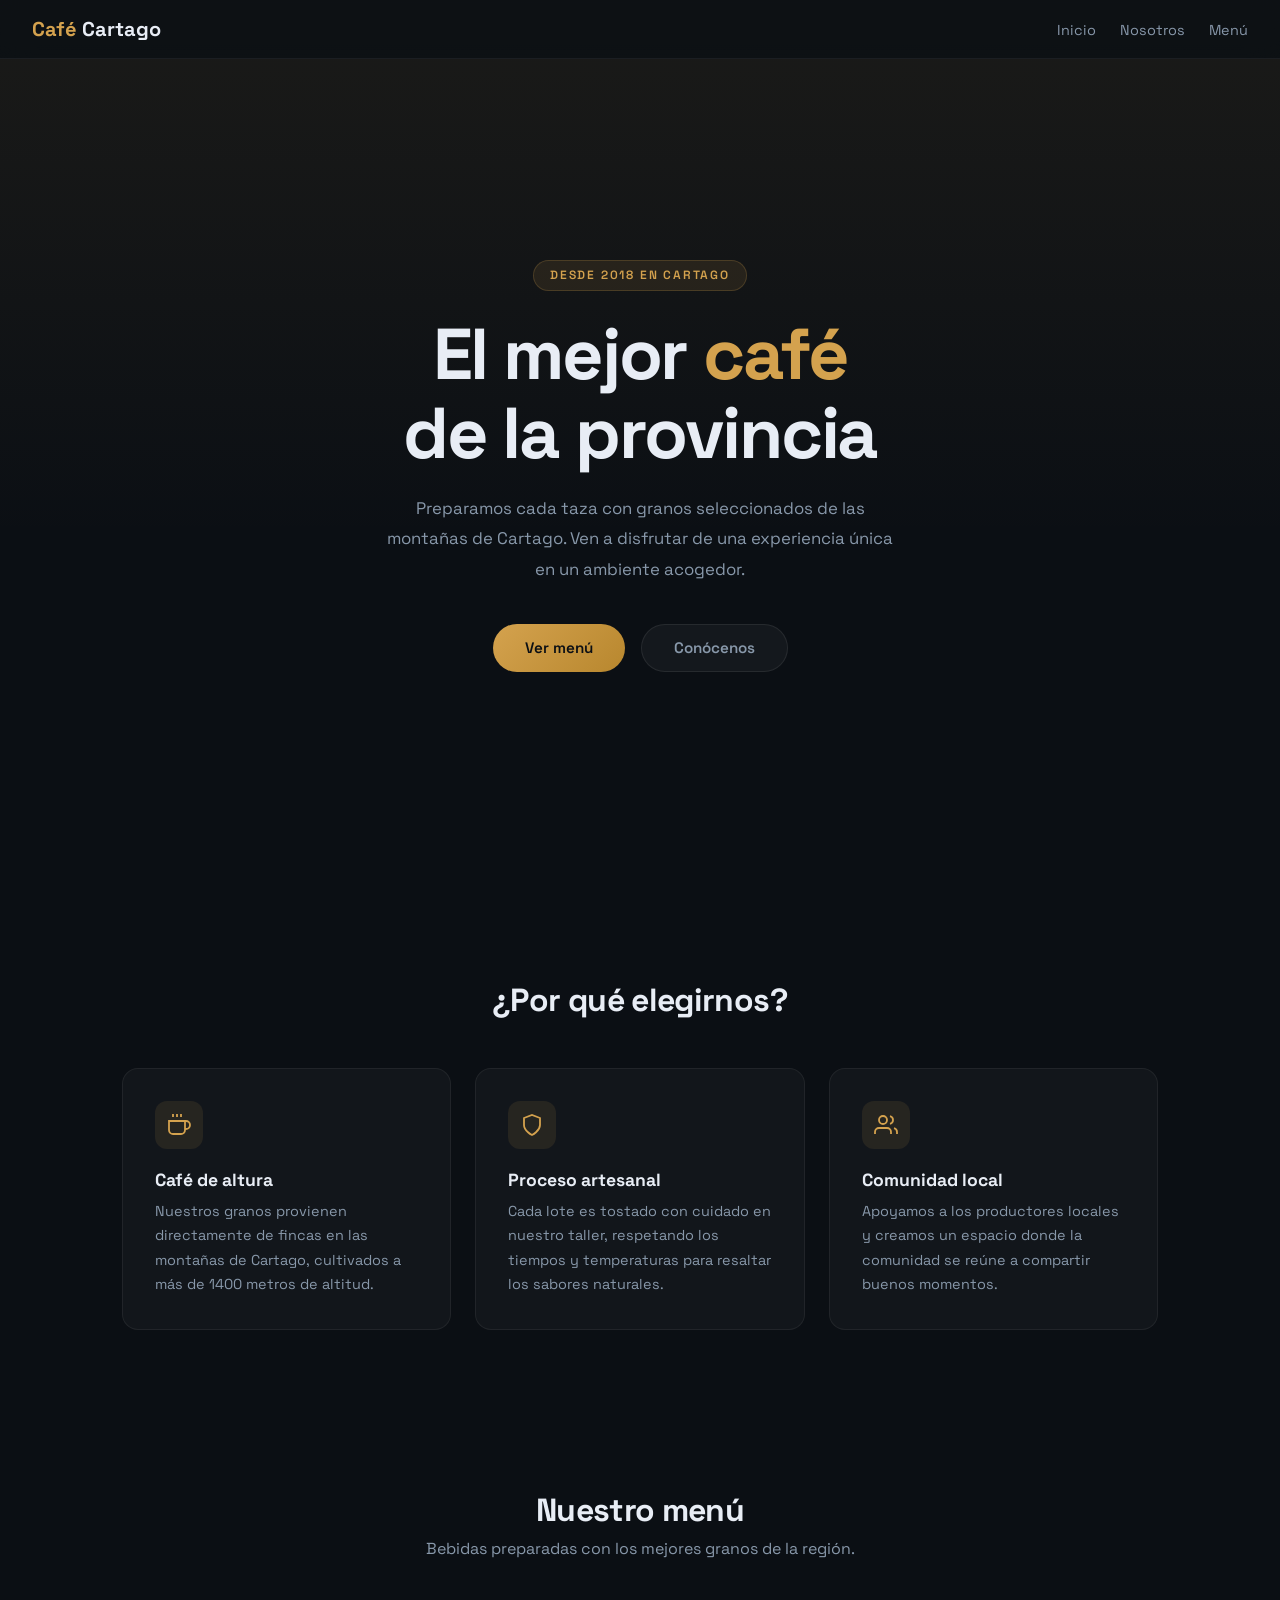
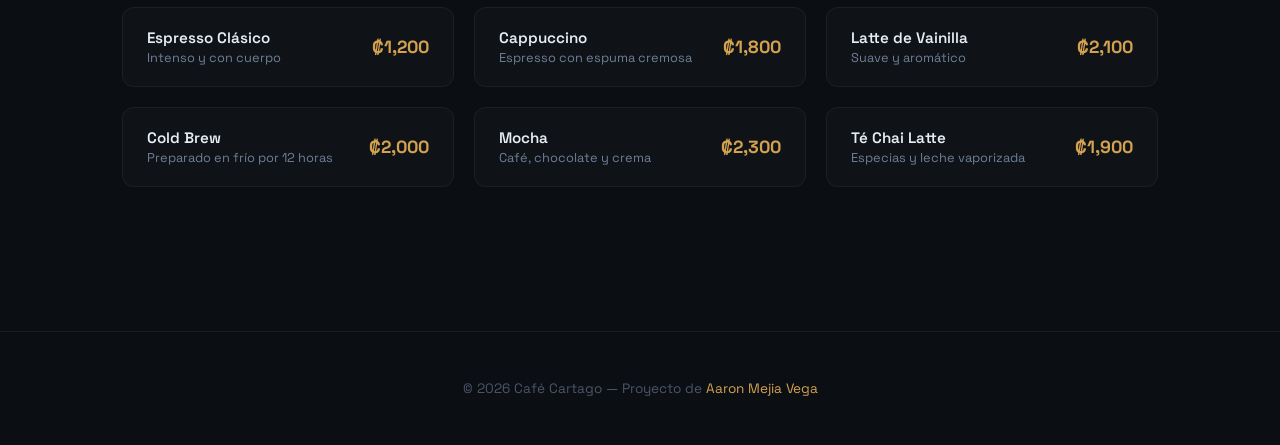
==== proyecto1/index.html @ 4cb300b3 "Add files via upload" ====
<!DOCTYPE html>
<html lang="es">
<head>
  <meta charset="UTF-8" />
  <meta name="viewport" content="width=device-width, initial-scale=1.0" />
  <title>Café Cartago — Landing Page</title>
  <style>
    @import url('https://fonts.googleapis.com/css2?family=Space+Grotesk:wght@400;500;600;700&display=swap');
    * { margin: 0; padding: 0; box-sizing: border-box; }
    body { font-family: 'Space Grotesk', sans-serif; background: #0b0f14; color: #e8edf5; }
    a { color: inherit; text-decoration: none; }

    .navbar {
      position: fixed; top: 0; left: 0; right: 0; z-index: 100;
      display: flex; align-items: center; justify-content: space-between;
      padding: 1rem 2rem;
      background: rgba(11,15,20,0.8); backdrop-filter: blur(16px);
      border-bottom: 1px solid rgba(255,255,255,0.06);
    }
    .logo { font-weight: 700; font-size: 1.25rem; }
    .logo span { color: #d4a24e; }
    .nav-links { display: flex; gap: 1.5rem; list-style: none; }
    .nav-links a { font-size: 0.9rem; color: #8898aa; transition: color 0.3s; }
    .nav-links a:hover { color: #e8edf5; }

    .hero {
      min-height: 100vh; display: flex; flex-direction: column; align-items: center; justify-content: center;
      text-align: center; padding: 6rem 2rem 4rem;
      background: linear-gradient(180deg, rgba(212,162,78,0.08) 0%, transparent 60%);
    }
    .hero-tag {
      display: inline-block; font-size: 0.75rem; font-weight: 600; letter-spacing: 0.15em;
      text-transform: uppercase; color: #d4a24e; margin-bottom: 1.5rem;
      background: rgba(212,162,78,0.1); padding: 0.4rem 1rem; border-radius: 50px;
      border: 1px solid rgba(212,162,78,0.2);
    }
    .hero h1 { font-size: clamp(2.5rem, 6vw, 4.5rem); font-weight: 700; letter-spacing: -0.03em; line-height: 1.1; margin-bottom: 1.25rem; }
    .hero h1 span { color: #d4a24e; }
    .hero p { max-width: 520px; color: #8898aa; font-size: 1.05rem; line-height: 1.8; margin-bottom: 2.5rem; }
    .btn {
      display: inline-flex; align-items: center; gap: 8px;
      padding: 0.85rem 2rem; border-radius: 50px; font-weight: 600; font-size: 0.95rem;
      transition: all 0.3s; cursor: pointer; border: none; font-family: inherit;
    }
    .btn-primary { background: linear-gradient(135deg, #d4a24e, #b8872e); color: #0b0f14; }
    .btn-primary:hover { transform: translateY(-2px); box-shadow: 0 8px 30px rgba(212,162,78,0.3); }
    .btn-ghost { background: rgba(255,255,255,0.04); color: #8898aa; border: 1px solid rgba(255,255,255,0.08); }
    .btn-ghost:hover { color: #e8edf5; border-color: rgba(255,255,255,0.15); }
    .hero-buttons { display: flex; gap: 1rem; flex-wrap: wrap; justify-content: center; }

    .features {
      padding: 5rem 2rem; max-width: 1100px; margin: 0 auto;
    }
    .features h2 { text-align: center; font-size: 2rem; font-weight: 700; margin-bottom: 3rem; letter-spacing: -0.02em; }
    .features-grid { display: grid; grid-template-columns: repeat(auto-fit, minmax(300px, 1fr)); gap: 1.5rem; }
    .feature-card {
      background: rgba(255,255,255,0.03); border: 1px solid rgba(255,255,255,0.06);
      border-radius: 16px; padding: 2rem; transition: border-color 0.3s, transform 0.3s;
    }
    .feature-card:hover { border-color: rgba(212,162,78,0.3); transform: translateY(-4px); }
    .feature-icon {
      width: 48px; height: 48px; background: rgba(212,162,78,0.1); border-radius: 12px;
      display: flex; align-items: center; justify-content: center; margin-bottom: 1.25rem; color: #d4a24e;
    }
    .feature-card h3 { font-size: 1.1rem; font-weight: 700; margin-bottom: 0.5rem; }
    .feature-card p { font-size: 0.9rem; color: #8898aa; line-height: 1.7; }

    .menu {
      padding: 5rem 2rem; max-width: 1100px; margin: 0 auto;
    }
    .menu h2 { text-align: center; font-size: 2rem; font-weight: 700; margin-bottom: 0.5rem; letter-spacing: -0.02em; }
    .menu > p { text-align: center; color: #8898aa; margin-bottom: 3rem; }
    .menu-grid { display: grid; grid-template-columns: repeat(auto-fit, minmax(280px, 1fr)); gap: 1.25rem; }
    .menu-item {
      display: flex; justify-content: space-between; align-items: center;
      background: rgba(255,255,255,0.02); border: 1px solid rgba(255,255,255,0.05);
      border-radius: 12px; padding: 1.25rem 1.5rem; transition: border-color 0.3s;
    }
    .menu-item:hover { border-color: rgba(212,162,78,0.2); }
    .menu-item-name { font-weight: 600; font-size: 0.95rem; }
    .menu-item-desc { font-size: 0.8rem; color: #6e7f96; margin-top: 2px; }
    .menu-item-price { font-weight: 700; color: #d4a24e; font-size: 1.1rem; white-space: nowrap; }

    .footer {
      text-align: center; padding: 3rem 2rem; border-top: 1px solid rgba(255,255,255,0.06);
      margin-top: 4rem; color: #4a5568; font-size: 0.85rem;
    }
    .footer a { color: #d4a24e; }

    @media (max-width: 600px) {
      .nav-links { display: none; }
      .features-grid, .menu-grid { grid-template-columns: 1fr; }
    }
  </style>
</head>
<body>

  <nav class="navbar">
    <div class="logo"><span>Café</span> Cartago</div>
    <ul class="nav-links">
      <li><a href="#inicio">Inicio</a></li>
      <li><a href="#nosotros">Nosotros</a></li>
      <li><a href="#menu">Menú</a></li>
    </ul>
  </nav>

  <section class="hero" id="inicio">
    <span class="hero-tag">Desde 2018 en Cartago</span>
    <h1>El mejor <span>café</span><br>de la provincia</h1>
    <p>Preparamos cada taza con granos seleccionados de las montañas de Cartago. Ven a disfrutar de una experiencia única en un ambiente acogedor.</p>
    <div class="hero-buttons">
      <a href="#menu" class="btn btn-primary">Ver menú</a>
      <a href="#nosotros" class="btn btn-ghost">Conócenos</a>
    </div>
  </section>

  <section class="features" id="nosotros">
    <h2>¿Por qué elegirnos?</h2>
    <div class="features-grid">
      <div class="feature-card">
        <div class="feature-icon">
          <svg width="24" height="24" viewBox="0 0 24 24" fill="none" stroke="currentColor" stroke-width="1.8"><path d="M18 8h1a4 4 0 0 1 0 8h-1M2 8h16v9a4 4 0 0 1-4 4H6a4 4 0 0 1-4-4V8zM6 1v3M10 1v3M14 1v3"/></svg>
        </div>
        <h3>Café de altura</h3>
        <p>Nuestros granos provienen directamente de fincas en las montañas de Cartago, cultivados a más de 1400 metros de altitud.</p>
      </div>
      <div class="feature-card">
        <div class="feature-icon">
          <svg width="24" height="24" viewBox="0 0 24 24" fill="none" stroke="currentColor" stroke-width="1.8"><path d="M12 22s8-4 8-10V5l-8-3-8 3v7c0 6 8 10 8 10z"/></svg>
        </div>
        <h3>Proceso artesanal</h3>
        <p>Cada lote es tostado con cuidado en nuestro taller, respetando los tiempos y temperaturas para resaltar los sabores naturales.</p>
      </div>
      <div class="feature-card">
        <div class="feature-icon">
          <svg width="24" height="24" viewBox="0 0 24 24" fill="none" stroke="currentColor" stroke-width="1.8"><path d="M17 21v-2a4 4 0 0 0-4-4H5a4 4 0 0 0-4 4v2"/><circle cx="9" cy="7" r="4"/><path d="M23 21v-2a4 4 0 0 0-3-3.87"/><path d="M16 3.13a4 4 0 0 1 0 7.75"/></svg>
        </div>
        <h3>Comunidad local</h3>
        <p>Apoyamos a los productores locales y creamos un espacio donde la comunidad se reúne a compartir buenos momentos.</p>
      </div>
    </div>
  </section>

  <section class="menu" id="menu">
    <h2>Nuestro menú</h2>
    <p>Bebidas preparadas con los mejores granos de la región.</p>
    <div class="menu-grid">
      <div class="menu-item">
        <div>
          <div class="menu-item-name">Espresso Clásico</div>
          <div class="menu-item-desc">Intenso y con cuerpo</div>
        </div>
        <span class="menu-item-price">₡1,200</span>
      </div>
      <div class="menu-item">
        <div>
          <div class="menu-item-name">Cappuccino</div>
          <div class="menu-item-desc">Espresso con espuma cremosa</div>
        </div>
        <span class="menu-item-price">₡1,800</span>
      </div>
      <div class="menu-item">
        <div>
          <div class="menu-item-name">Latte de Vainilla</div>
          <div class="menu-item-desc">Suave y aromático</div>
        </div>
        <span class="menu-item-price">₡2,100</span>
      </div>
      <div class="menu-item">
        <div>
          <div class="menu-item-name">Cold Brew</div>
          <div class="menu-item-desc">Preparado en frío por 12 horas</div>
        </div>
        <span class="menu-item-price">₡2,000</span>
      </div>
      <div class="menu-item">
        <div>
          <div class="menu-item-name">Mocha</div>
          <div class="menu-item-desc">Café, chocolate y crema</div>
        </div>
        <span class="menu-item-price">₡2,300</span>
      </div>
      <div class="menu-item">
        <div>
          <div class="menu-item-name">Té Chai Latte</div>
          <div class="menu-item-desc">Especias y leche vaporizada</div>
        </div>
        <span class="menu-item-price">₡1,900</span>
      </div>
    </div>
  </section>

  <footer class="footer">
    <p>© 2026 Café Cartago — Proyecto de <a href="../">Aaron Mejia Vega</a></p>
  </footer>

  <script>
    document.querySelectorAll('a[href^="#"]').forEach(function(a) {
      a.addEventListener('click', function(e) {
        var target = document.querySelector(a.getAttribute('href'));
        if (target) { e.preventDefault(); target.scrollIntoView({ behavior: 'smooth' }); }
      });
    });
  </script>
</body>
</html>
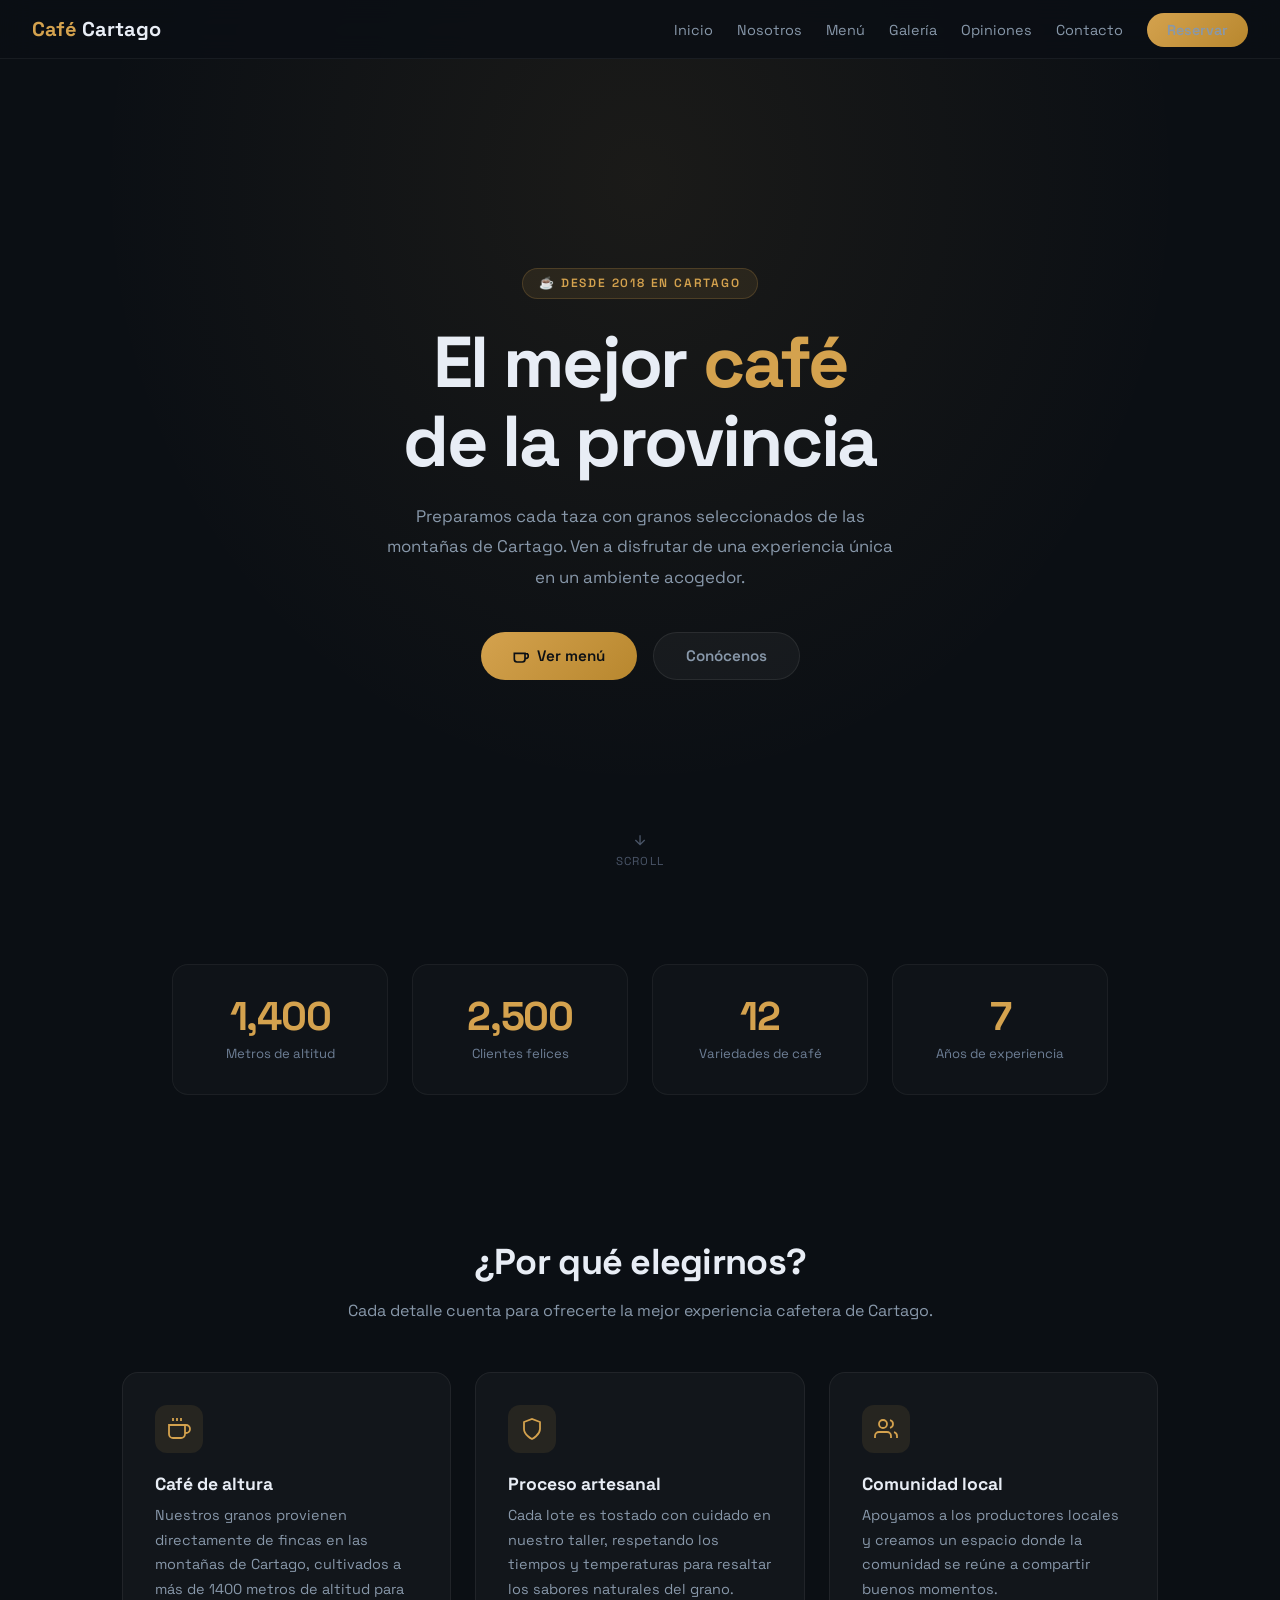
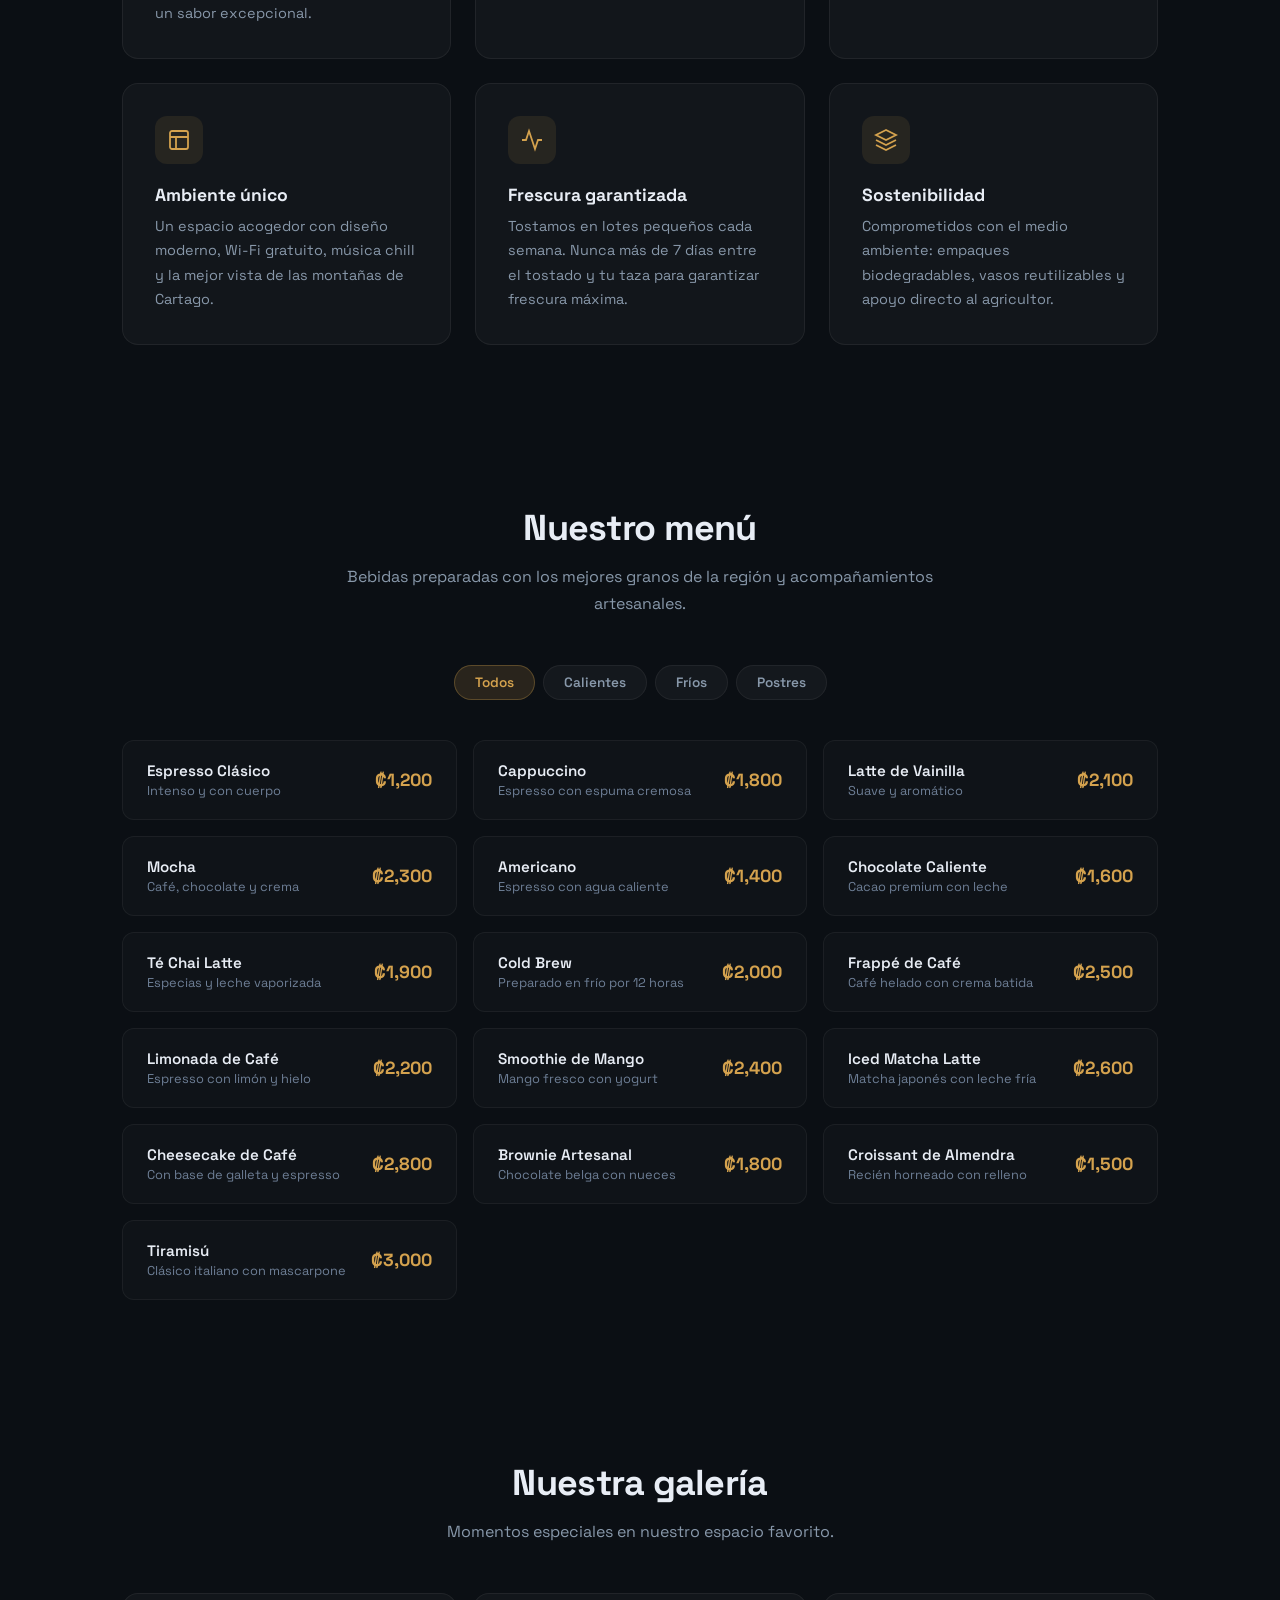
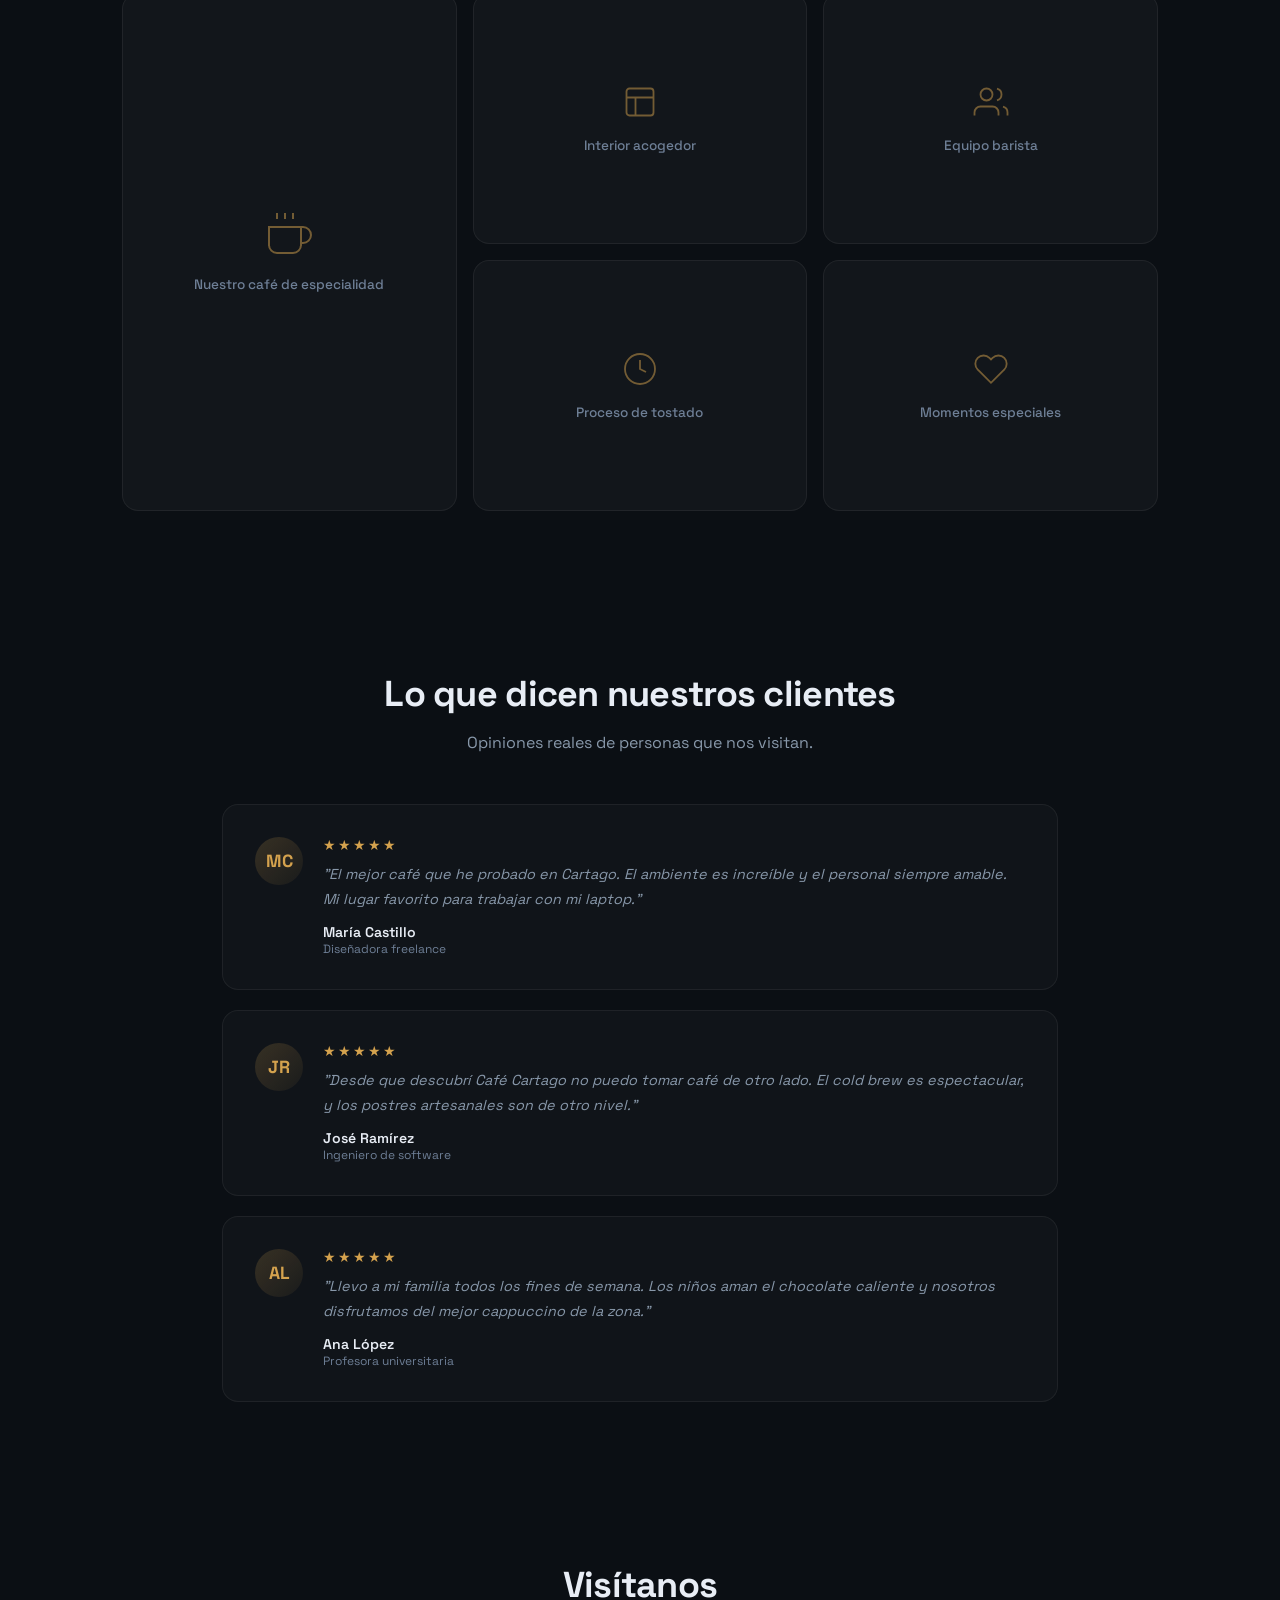
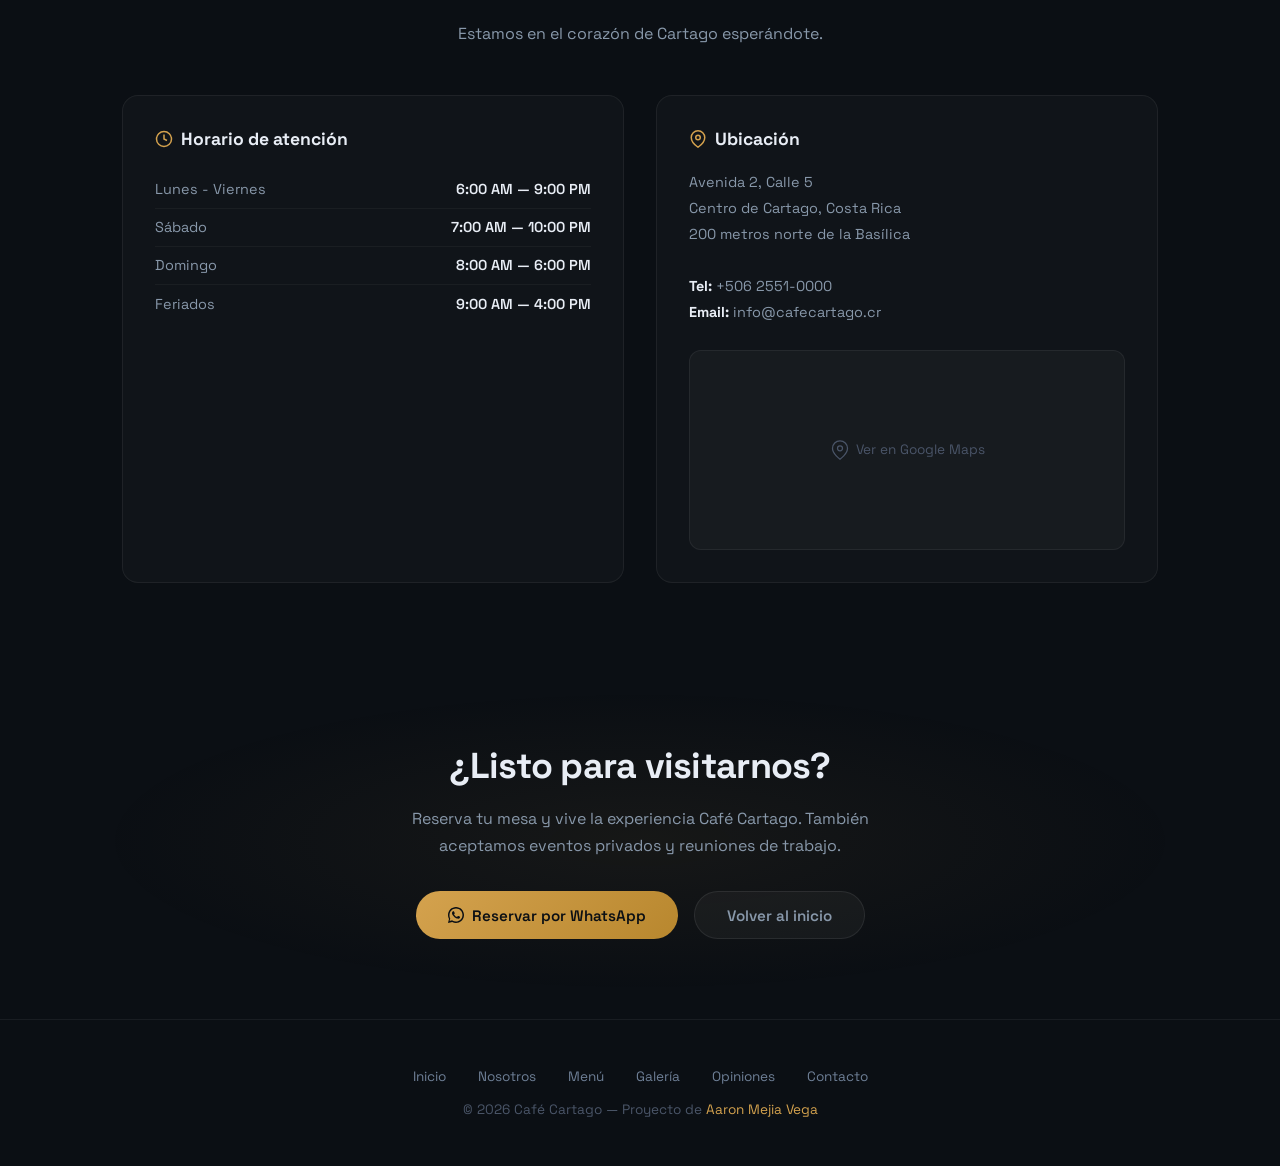
==== commit 081e8995: "Update index.html" ====
--- a/proyecto1/index.html
+++ b/proyecto1/index.html
@@ -5,202 +5,657 @@
   <meta name="viewport" content="width=device-width, initial-scale=1.0" />
   <title>Café Cartago — Landing Page</title>
   <style>
-    @import url('https://fonts.googleapis.com/css2?family=Space+Grotesk:wght@400;500;600;700&display=swap');
-    * { margin: 0; padding: 0; box-sizing: border-box; }
-    body { font-family: 'Space Grotesk', sans-serif; background: #0b0f14; color: #e8edf5; }
-    a { color: inherit; text-decoration: none; }
-
-    .navbar {
-      position: fixed; top: 0; left: 0; right: 0; z-index: 100;
-      display: flex; align-items: center; justify-content: space-between;
-      padding: 1rem 2rem;
-      background: rgba(11,15,20,0.8); backdrop-filter: blur(16px);
-      border-bottom: 1px solid rgba(255,255,255,0.06);
-    }
-    .logo { font-weight: 700; font-size: 1.25rem; }
-    .logo span { color: #d4a24e; }
-    .nav-links { display: flex; gap: 1.5rem; list-style: none; }
-    .nav-links a { font-size: 0.9rem; color: #8898aa; transition: color 0.3s; }
-    .nav-links a:hover { color: #e8edf5; }
-
-    .hero {
-      min-height: 100vh; display: flex; flex-direction: column; align-items: center; justify-content: center;
-      text-align: center; padding: 6rem 2rem 4rem;
-      background: linear-gradient(180deg, rgba(212,162,78,0.08) 0%, transparent 60%);
-    }
-    .hero-tag {
-      display: inline-block; font-size: 0.75rem; font-weight: 600; letter-spacing: 0.15em;
-      text-transform: uppercase; color: #d4a24e; margin-bottom: 1.5rem;
-      background: rgba(212,162,78,0.1); padding: 0.4rem 1rem; border-radius: 50px;
-      border: 1px solid rgba(212,162,78,0.2);
-    }
-    .hero h1 { font-size: clamp(2.5rem, 6vw, 4.5rem); font-weight: 700; letter-spacing: -0.03em; line-height: 1.1; margin-bottom: 1.25rem; }
-    .hero h1 span { color: #d4a24e; }
-    .hero p { max-width: 520px; color: #8898aa; font-size: 1.05rem; line-height: 1.8; margin-bottom: 2.5rem; }
-    .btn {
-      display: inline-flex; align-items: center; gap: 8px;
-      padding: 0.85rem 2rem; border-radius: 50px; font-weight: 600; font-size: 0.95rem;
-      transition: all 0.3s; cursor: pointer; border: none; font-family: inherit;
-    }
-    .btn-primary { background: linear-gradient(135deg, #d4a24e, #b8872e); color: #0b0f14; }
-    .btn-primary:hover { transform: translateY(-2px); box-shadow: 0 8px 30px rgba(212,162,78,0.3); }
-    .btn-ghost { background: rgba(255,255,255,0.04); color: #8898aa; border: 1px solid rgba(255,255,255,0.08); }
-    .btn-ghost:hover { color: #e8edf5; border-color: rgba(255,255,255,0.15); }
-    .hero-buttons { display: flex; gap: 1rem; flex-wrap: wrap; justify-content: center; }
-
-    .features {
-      padding: 5rem 2rem; max-width: 1100px; margin: 0 auto;
-    }
-    .features h2 { text-align: center; font-size: 2rem; font-weight: 700; margin-bottom: 3rem; letter-spacing: -0.02em; }
-    .features-grid { display: grid; grid-template-columns: repeat(auto-fit, minmax(300px, 1fr)); gap: 1.5rem; }
-    .feature-card {
-      background: rgba(255,255,255,0.03); border: 1px solid rgba(255,255,255,0.06);
-      border-radius: 16px; padding: 2rem; transition: border-color 0.3s, transform 0.3s;
-    }
-    .feature-card:hover { border-color: rgba(212,162,78,0.3); transform: translateY(-4px); }
-    .feature-icon {
-      width: 48px; height: 48px; background: rgba(212,162,78,0.1); border-radius: 12px;
-      display: flex; align-items: center; justify-content: center; margin-bottom: 1.25rem; color: #d4a24e;
-    }
-    .feature-card h3 { font-size: 1.1rem; font-weight: 700; margin-bottom: 0.5rem; }
-    .feature-card p { font-size: 0.9rem; color: #8898aa; line-height: 1.7; }
-
-    .menu {
-      padding: 5rem 2rem; max-width: 1100px; margin: 0 auto;
-    }
-    .menu h2 { text-align: center; font-size: 2rem; font-weight: 700; margin-bottom: 0.5rem; letter-spacing: -0.02em; }
-    .menu > p { text-align: center; color: #8898aa; margin-bottom: 3rem; }
-    .menu-grid { display: grid; grid-template-columns: repeat(auto-fit, minmax(280px, 1fr)); gap: 1.25rem; }
-    .menu-item {
-      display: flex; justify-content: space-between; align-items: center;
-      background: rgba(255,255,255,0.02); border: 1px solid rgba(255,255,255,0.05);
-      border-radius: 12px; padding: 1.25rem 1.5rem; transition: border-color 0.3s;
-    }
-    .menu-item:hover { border-color: rgba(212,162,78,0.2); }
-    .menu-item-name { font-weight: 600; font-size: 0.95rem; }
-    .menu-item-desc { font-size: 0.8rem; color: #6e7f96; margin-top: 2px; }
-    .menu-item-price { font-weight: 700; color: #d4a24e; font-size: 1.1rem; white-space: nowrap; }
-
-    .footer {
-      text-align: center; padding: 3rem 2rem; border-top: 1px solid rgba(255,255,255,0.06);
-      margin-top: 4rem; color: #4a5568; font-size: 0.85rem;
-    }
-    .footer a { color: #d4a24e; }
-
-    @media (max-width: 600px) {
-      .nav-links { display: none; }
-      .features-grid, .menu-grid { grid-template-columns: 1fr; }
+    @import url('https://fonts.googleapis.com/css2?family=Space+Grotesk:wght@300;400;500;600;700&display=swap');
+    *{margin:0;padding:0;box-sizing:border-box;}
+    body{font-family:'Space Grotesk',sans-serif;background:#0b0f14;color:#e8edf5;overflow-x:hidden;}
+    a{color:inherit;text-decoration:none;}
+    img{max-width:100%;display:block;}
+
+    .reveal{opacity:0;transform:translateY(30px);transition:opacity 0.7s,transform 0.7s;}
+    .reveal.visible{opacity:1;transform:translateY(0);}
+
+    .navbar{
+      position:fixed;top:0;left:0;right:0;z-index:100;
+      display:flex;align-items:center;justify-content:space-between;
+      padding:1rem 2rem;
+      background:rgba(11,15,20,0.85);backdrop-filter:blur(16px);
+      border-bottom:1px solid rgba(255,255,255,0.06);
+      transition:padding 0.3s,background 0.3s;
+    }
+    .navbar.scrolled{padding:0.7rem 2rem;background:rgba(11,15,20,0.95);}
+    .logo{font-weight:700;font-size:1.25rem;}
+    .logo span{color:#d4a24e;}
+    .nav-links{display:flex;gap:1.5rem;list-style:none;align-items:center;}
+    .nav-links a{font-size:0.9rem;color:#8898aa;transition:color 0.3s;position:relative;}
+    .nav-links a:hover{color:#e8edf5;}
+    .nav-links a::after{content:'';position:absolute;bottom:-4px;left:0;width:0;height:2px;background:#d4a24e;transition:width 0.3s;}
+    .nav-links a:hover::after{width:100%;}
+    .nav-cta{background:linear-gradient(135deg,#d4a24e,#b8872e);color:#0b0f14;padding:0.5rem 1.25rem;border-radius:50px;font-weight:600;font-size:0.85rem;transition:all 0.3s;border:none;cursor:pointer;font-family:inherit;}
+    .nav-cta:hover{transform:translateY(-1px);box-shadow:0 4px 16px rgba(212,162,78,0.3);}
+    .btn-hamburger{display:none;background:none;border:none;color:#e8edf5;cursor:pointer;padding:4px;}
+    .mobile-overlay{display:none;position:fixed;inset:0;background:rgba(0,0,0,0.5);z-index:90;}
+    .mobile-overlay.open{display:block;}
+    .mobile-menu{
+      display:none;position:fixed;top:0;right:0;bottom:0;width:280px;z-index:95;
+      background:#10141c;padding:2rem 1.5rem;flex-direction:column;gap:1.5rem;
+      transform:translateX(100%);transition:transform 0.3s;
+    }
+    .mobile-menu.open{display:flex;transform:translateX(0);}
+    .mobile-menu-close{align-self:flex-end;background:none;border:none;color:#8898aa;cursor:pointer;padding:4px;}
+    .mobile-menu a{font-size:1.1rem;color:#8898aa;padding:0.75rem 0;border-bottom:1px solid rgba(255,255,255,0.06);transition:color 0.2s;}
+    .mobile-menu a:hover{color:#e8edf5;}
+
+    .hero{
+      min-height:100vh;display:flex;flex-direction:column;align-items:center;justify-content:center;
+      text-align:center;padding:7rem 2rem 4rem;position:relative;
+      background:radial-gradient(ellipse at 50% 20%,rgba(212,162,78,0.08) 0%,transparent 60%);
+    }
+    .hero-particles{position:absolute;inset:0;overflow:hidden;pointer-events:none;}
+    .hero-particle{
+      position:absolute;width:3px;height:3px;background:#d4a24e;border-radius:50%;opacity:0;
+      animation:floatUp 6s infinite;
+    }
+    @keyframes floatUp{
+      0%{opacity:0;transform:translateY(0) scale(0);}
+      20%{opacity:0.6;}
+      100%{opacity:0;transform:translateY(-400px) scale(1);}
+    }
+    .hero-tag{
+      display:inline-block;font-size:0.75rem;font-weight:600;letter-spacing:0.15em;
+      text-transform:uppercase;color:#d4a24e;margin-bottom:1.5rem;
+      background:rgba(212,162,78,0.1);padding:0.4rem 1rem;border-radius:50px;
+      border:1px solid rgba(212,162,78,0.2);animation:fadeInDown 0.8s 0.2s both;
+    }
+    .hero h1{
+      font-size:clamp(2.5rem,6vw,4.5rem);font-weight:700;letter-spacing:-0.03em;
+      line-height:1.1;margin-bottom:1.25rem;animation:fadeInDown 0.8s 0.4s both;
+    }
+    .hero h1 em{color:#d4a24e;font-style:normal;}
+    .hero p{max-width:520px;color:#8898aa;font-size:1.05rem;line-height:1.8;margin-bottom:2.5rem;animation:fadeInDown 0.8s 0.6s both;}
+    .hero-buttons{display:flex;gap:1rem;flex-wrap:wrap;justify-content:center;animation:fadeInDown 0.8s 0.8s both;}
+    @keyframes fadeInDown{0%{opacity:0;transform:translateY(-20px);}100%{opacity:1;transform:translateY(0);}}
+
+    .btn{
+      display:inline-flex;align-items:center;gap:8px;
+      padding:0.85rem 2rem;border-radius:50px;font-weight:600;font-size:0.95rem;
+      transition:all 0.3s;cursor:pointer;border:none;font-family:inherit;
+    }
+    .btn-primary{background:linear-gradient(135deg,#d4a24e,#b8872e);color:#0b0f14;}
+    .btn-primary:hover{transform:translateY(-2px);box-shadow:0 8px 30px rgba(212,162,78,0.3);}
+    .btn-ghost{background:rgba(255,255,255,0.04);color:#8898aa;border:1px solid rgba(255,255,255,0.08);}
+    .btn-ghost:hover{color:#e8edf5;border-color:rgba(255,255,255,0.15);}
+
+    .hero-scroll{
+      position:absolute;bottom:2rem;left:50%;transform:translateX(-50%);
+      display:flex;flex-direction:column;align-items:center;gap:6px;color:#4a5568;font-size:0.72rem;
+      letter-spacing:0.1em;text-transform:uppercase;animation:bounce 2s infinite;
+    }
+    @keyframes bounce{0%,100%{transform:translateX(-50%) translateY(0);}50%{transform:translateX(-50%) translateY(8px);}}
+
+    .section-header{text-align:center;max-width:600px;margin:0 auto 3rem;}
+    .section-header h2{font-size:clamp(1.75rem,4vw,2.25rem);font-weight:700;margin-bottom:0.75rem;letter-spacing:-0.02em;}
+    .section-header p{color:#8898aa;font-size:1rem;line-height:1.7;}
+
+    .stats{
+      padding:4rem 2rem;max-width:1000px;margin:0 auto;
+      display:grid;grid-template-columns:repeat(4,1fr);gap:1.5rem;text-align:center;
+    }
+    .stat{
+      background:rgba(255,255,255,0.02);border:1px solid rgba(255,255,255,0.05);
+      border-radius:16px;padding:2rem 1rem;transition:border-color 0.3s;
+    }
+    .stat:hover{border-color:rgba(212,162,78,0.2);}
+    .stat-num{font-size:2.5rem;font-weight:800;color:#d4a24e;letter-spacing:-0.03em;line-height:1;}
+    .stat-label{font-size:0.82rem;color:#6e7f96;margin-top:0.5rem;}
+
+    .features{padding:5rem 2rem;max-width:1100px;margin:0 auto;}
+    .features-grid{display:grid;grid-template-columns:repeat(auto-fit,minmax(300px,1fr));gap:1.5rem;}
+    .feature-card{
+      background:rgba(255,255,255,0.03);border:1px solid rgba(255,255,255,0.06);
+      border-radius:16px;padding:2rem;transition:border-color 0.3s,transform 0.3s;
+    }
+    .feature-card:hover{border-color:rgba(212,162,78,0.3);transform:translateY(-4px);}
+    .feature-icon{
+      width:48px;height:48px;background:rgba(212,162,78,0.1);border-radius:12px;
+      display:flex;align-items:center;justify-content:center;margin-bottom:1.25rem;color:#d4a24e;
+    }
+    .feature-card h3{font-size:1.1rem;font-weight:700;margin-bottom:0.5rem;}
+    .feature-card p{font-size:0.9rem;color:#8898aa;line-height:1.7;}
+
+    .menu-section{padding:5rem 2rem;max-width:1100px;margin:0 auto;}
+    .menu-tabs{
+      display:flex;justify-content:center;gap:0.5rem;margin-bottom:2.5rem;flex-wrap:wrap;
+    }
+    .menu-tab{
+      padding:0.5rem 1.25rem;border-radius:50px;font-size:0.85rem;font-weight:600;
+      background:rgba(255,255,255,0.04);color:#8898aa;border:1px solid rgba(255,255,255,0.06);
+      cursor:pointer;transition:all 0.3s;font-family:inherit;
+    }
+    .menu-tab:hover{color:#e8edf5;border-color:rgba(255,255,255,0.12);}
+    .menu-tab.active{background:rgba(212,162,78,0.15);color:#d4a24e;border-color:rgba(212,162,78,0.3);}
+    .menu-grid{display:grid;grid-template-columns:repeat(auto-fit,minmax(320px,1fr));gap:1rem;}
+    .menu-item{
+      display:flex;justify-content:space-between;align-items:center;
+      background:rgba(255,255,255,0.02);border:1px solid rgba(255,255,255,0.05);
+      border-radius:12px;padding:1.25rem 1.5rem;transition:border-color 0.3s,transform 0.3s;
+    }
+    .menu-item:hover{border-color:rgba(212,162,78,0.2);transform:translateY(-2px);}
+    .menu-item-info{flex:1;}
+    .menu-item-name{font-weight:600;font-size:0.95rem;margin-bottom:2px;}
+    .menu-item-desc{font-size:0.8rem;color:#6e7f96;}
+    .menu-item-price{font-weight:700;color:#d4a24e;font-size:1.1rem;white-space:nowrap;margin-left:1rem;}
+
+    .gallery{padding:5rem 2rem;max-width:1100px;margin:0 auto;}
+    .gallery-grid{
+      display:grid;grid-template-columns:repeat(3,1fr);gap:1rem;
+    }
+    .gallery-card{
+      background:rgba(255,255,255,0.03);border:1px solid rgba(255,255,255,0.06);
+      border-radius:16px;overflow:hidden;transition:border-color 0.3s,transform 0.3s;
+      aspect-ratio:4/3;display:flex;flex-direction:column;align-items:center;justify-content:center;
+      position:relative;
+    }
+    .gallery-card:hover{border-color:rgba(212,162,78,0.3);transform:translateY(-4px);}
+    .gallery-card:nth-child(1){grid-row:span 2;aspect-ratio:auto;}
+    .gallery-icon{color:#d4a24e;opacity:0.5;margin-bottom:0.75rem;}
+    .gallery-label{font-size:0.85rem;color:#6e7f96;font-weight:500;}
+    .gallery-overlay{
+      position:absolute;inset:0;background:linear-gradient(180deg,transparent 50%,rgba(11,15,20,0.8) 100%);
+      display:flex;align-items:flex-end;padding:1.25rem;opacity:0;transition:opacity 0.3s;
+    }
+    .gallery-card:hover .gallery-overlay{opacity:1;}
+    .gallery-overlay span{font-size:0.85rem;font-weight:600;color:#e8edf5;}
+
+    .testimonials{padding:5rem 2rem;max-width:900px;margin:0 auto;}
+    .testimonials-grid{display:flex;flex-direction:column;gap:1.25rem;}
+    .testimonial{
+      background:rgba(255,255,255,0.025);border:1px solid rgba(255,255,255,0.06);
+      border-radius:16px;padding:2rem;display:flex;gap:1.25rem;
+      transition:border-color 0.3s;
+    }
+    .testimonial:hover{border-color:rgba(212,162,78,0.2);}
+    .testimonial-avatar{
+      width:48px;height:48px;border-radius:50%;flex-shrink:0;
+      background:linear-gradient(135deg,rgba(212,162,78,0.2),rgba(212,162,78,0.05));
+      display:flex;align-items:center;justify-content:center;font-weight:700;
+      color:#d4a24e;font-size:1.1rem;
+    }
+    .testimonial-body{flex:1;}
+    .testimonial-stars{color:#d4a24e;font-size:0.85rem;letter-spacing:2px;margin-bottom:0.5rem;}
+    .testimonial-text{font-size:0.9rem;color:#8898aa;line-height:1.7;margin-bottom:0.75rem;font-style:italic;}
+    .testimonial-name{font-weight:600;font-size:0.88rem;}
+    .testimonial-role{font-size:0.75rem;color:#6e7f96;}
+
+    .info{padding:5rem 2rem;max-width:1100px;margin:0 auto;}
+    .info-grid{display:grid;grid-template-columns:1fr 1fr;gap:2rem;}
+    .info-card{
+      background:rgba(255,255,255,0.025);border:1px solid rgba(255,255,255,0.06);
+      border-radius:16px;padding:2rem;
+    }
+    .info-card h3{font-size:1.1rem;font-weight:700;margin-bottom:1.25rem;display:flex;align-items:center;gap:8px;}
+    .info-card h3 svg{color:#d4a24e;}
+    .info-row{display:flex;justify-content:space-between;padding:0.6rem 0;border-bottom:1px solid rgba(255,255,255,0.04);font-size:0.9rem;}
+    .info-row:last-child{border-bottom:none;}
+    .info-row span:first-child{color:#8898aa;}
+    .info-row span:last-child{font-weight:600;}
+    .info-address{font-size:0.9rem;color:#8898aa;line-height:1.8;margin-bottom:1.5rem;}
+    .info-map{
+      width:100%;height:200px;border-radius:12px;
+      background:rgba(255,255,255,0.03);border:1px solid rgba(255,255,255,0.06);
+      display:flex;align-items:center;justify-content:center;color:#4a5568;font-size:0.85rem;
+      overflow:hidden;
+    }
+
+    .cta{
+      padding:5rem 2rem;text-align:center;
+      background:radial-gradient(ellipse at center,rgba(212,162,78,0.06) 0%,transparent 60%);
+    }
+    .cta h2{font-size:clamp(1.75rem,4vw,2.25rem);font-weight:700;margin-bottom:1rem;letter-spacing:-0.02em;}
+    .cta p{color:#8898aa;max-width:480px;margin:0 auto 2rem;font-size:1rem;line-height:1.7;}
+
+    .footer{
+      text-align:center;padding:3rem 2rem;border-top:1px solid rgba(255,255,255,0.06);
+      color:#4a5568;font-size:0.85rem;
+    }
+    .footer a{color:#d4a24e;}
+    .footer-links{display:flex;justify-content:center;gap:2rem;margin-bottom:1rem;flex-wrap:wrap;}
+    .footer-links a{color:#6e7f96;font-size:0.85rem;transition:color 0.3s;}
+    .footer-links a:hover{color:#e8edf5;}
+
+    .back-top{
+      position:fixed;bottom:2rem;right:2rem;width:44px;height:44px;border-radius:50%;
+      background:linear-gradient(135deg,#d4a24e,#b8872e);color:#0b0f14;border:none;
+      cursor:pointer;display:flex;align-items:center;justify-content:center;
+      opacity:0;transform:translateY(20px);transition:opacity 0.3s,transform 0.3s;z-index:50;
+      box-shadow:0 4px 16px rgba(212,162,78,0.3);
+    }
+    .back-top.show{opacity:1;transform:translateY(0);}
+    .back-top:hover{transform:translateY(-2px);}
+
+    @media(max-width:900px){
+      .stats{grid-template-columns:repeat(2,1fr);}
+      .gallery-grid{grid-template-columns:repeat(2,1fr);}
+      .gallery-card:nth-child(1){grid-row:auto;}
+      .info-grid{grid-template-columns:1fr;}
+    }
+    @media(max-width:768px){
+      .nav-links{display:none;}
+      .btn-hamburger{display:flex;}
+      .navbar{padding:0.8rem 1.25rem;}
+    }
+    @media(max-width:600px){
+      .stats{grid-template-columns:1fr 1fr;}
+      .features-grid,.menu-grid{grid-template-columns:1fr;}
+      .gallery-grid{grid-template-columns:1fr;}
+      .testimonial{flex-direction:column;gap:1rem;}
+      .hero{padding:6rem 1.25rem 3rem;}
+    }
+    @media(max-width:400px){
+      .stats{grid-template-columns:1fr;}
     }
   </style>
 </head>
 <body>
 
-  <nav class="navbar">
+  <nav class="navbar" id="navbar">
     <div class="logo"><span>Café</span> Cartago</div>
     <ul class="nav-links">
       <li><a href="#inicio">Inicio</a></li>
       <li><a href="#nosotros">Nosotros</a></li>
       <li><a href="#menu">Menú</a></li>
+      <li><a href="#galeria">Galería</a></li>
+      <li><a href="#opiniones">Opiniones</a></li>
+      <li><a href="#contacto">Contacto</a></li>
+      <li><a href="#reservar" class="nav-cta">Reservar</a></li>
     </ul>
+    <button class="btn-hamburger" id="btnHamburger" aria-label="Abrir menú">
+      <svg width="24" height="24" viewBox="0 0 24 24" fill="none" stroke="currentColor" stroke-width="2"><line x1="3" y1="6" x2="21" y2="6"/><line x1="3" y1="12" x2="21" y2="12"/><line x1="3" y1="18" x2="21" y2="18"/></svg>
+    </button>
   </nav>
 
+  <div class="mobile-overlay" id="mobileOverlay"></div>
+  <div class="mobile-menu" id="mobileMenu">
+    <button class="mobile-menu-close" id="mobileClose" aria-label="Cerrar menú">
+      <svg width="24" height="24" viewBox="0 0 24 24" fill="none" stroke="currentColor" stroke-width="2"><line x1="18" y1="6" x2="6" y2="18"/><line x1="6" y1="6" x2="18" y2="18"/></svg>
+    </button>
+    <a href="#inicio" class="mobile-link">Inicio</a>
+    <a href="#nosotros" class="mobile-link">Nosotros</a>
+    <a href="#menu" class="mobile-link">Menú</a>
+    <a href="#galeria" class="mobile-link">Galería</a>
+    <a href="#opiniones" class="mobile-link">Opiniones</a>
+    <a href="#contacto" class="mobile-link">Contacto</a>
+    <a href="#reservar" class="mobile-link">Reservar mesa</a>
+  </div>
+
   <section class="hero" id="inicio">
-    <span class="hero-tag">Desde 2018 en Cartago</span>
-    <h1>El mejor <span>café</span><br>de la provincia</h1>
+    <div class="hero-particles" id="particles"></div>
+    <span class="hero-tag">☕ Desde 2018 en Cartago</span>
+    <h1>El mejor <em>café</em><br>de la provincia</h1>
     <p>Preparamos cada taza con granos seleccionados de las montañas de Cartago. Ven a disfrutar de una experiencia única en un ambiente acogedor.</p>
     <div class="hero-buttons">
-      <a href="#menu" class="btn btn-primary">Ver menú</a>
+      <a href="#menu" class="btn btn-primary">
+        <svg width="16" height="16" viewBox="0 0 24 24" fill="none" stroke="currentColor" stroke-width="2.5"><path d="M18 8h1a4 4 0 010 8h-1M2 8h16v9a4 4 0 01-4 4H6a4 4 0 01-4-4V8z"/></svg>
+        Ver menú
+      </a>
       <a href="#nosotros" class="btn btn-ghost">Conócenos</a>
     </div>
-  </section>
-
-  <section class="features" id="nosotros">
-    <h2>¿Por qué elegirnos?</h2>
+    <div class="hero-scroll">
+      <svg width="16" height="16" viewBox="0 0 24 24" fill="none" stroke="currentColor" stroke-width="2"><path d="M12 5v14M5 12l7 7 7-7"/></svg>
+      scroll
+    </div>
+  </section>
+
+  <section class="stats reveal" data-testid="stats-section">
+    <div class="stat">
+      <div class="stat-num" data-count="1400">0</div>
+      <div class="stat-label">Metros de altitud</div>
+    </div>
+    <div class="stat">
+      <div class="stat-num" data-count="2500">0</div>
+      <div class="stat-label">Clientes felices</div>
+    </div>
+    <div class="stat">
+      <div class="stat-num" data-count="12">0</div>
+      <div class="stat-label">Variedades de café</div>
+    </div>
+    <div class="stat">
+      <div class="stat-num" data-count="7">0</div>
+      <div class="stat-label">Años de experiencia</div>
+    </div>
+  </section>
+
+  <section class="features reveal" id="nosotros">
+    <div class="section-header">
+      <h2>¿Por qué elegirnos?</h2>
+      <p>Cada detalle cuenta para ofrecerte la mejor experiencia cafetera de Cartago.</p>
+    </div>
     <div class="features-grid">
       <div class="feature-card">
         <div class="feature-icon">
-          <svg width="24" height="24" viewBox="0 0 24 24" fill="none" stroke="currentColor" stroke-width="1.8"><path d="M18 8h1a4 4 0 0 1 0 8h-1M2 8h16v9a4 4 0 0 1-4 4H6a4 4 0 0 1-4-4V8zM6 1v3M10 1v3M14 1v3"/></svg>
+          <svg width="24" height="24" viewBox="0 0 24 24" fill="none" stroke="currentColor" stroke-width="1.8"><path d="M18 8h1a4 4 0 010 8h-1M2 8h16v9a4 4 0 01-4 4H6a4 4 0 01-4-4V8zM6 1v3M10 1v3M14 1v3"/></svg>
         </div>
         <h3>Café de altura</h3>
-        <p>Nuestros granos provienen directamente de fincas en las montañas de Cartago, cultivados a más de 1400 metros de altitud.</p>
+        <p>Nuestros granos provienen directamente de fincas en las montañas de Cartago, cultivados a más de 1400 metros de altitud para un sabor excepcional.</p>
       </div>
       <div class="feature-card">
         <div class="feature-icon">
           <svg width="24" height="24" viewBox="0 0 24 24" fill="none" stroke="currentColor" stroke-width="1.8"><path d="M12 22s8-4 8-10V5l-8-3-8 3v7c0 6 8 10 8 10z"/></svg>
         </div>
         <h3>Proceso artesanal</h3>
-        <p>Cada lote es tostado con cuidado en nuestro taller, respetando los tiempos y temperaturas para resaltar los sabores naturales.</p>
+        <p>Cada lote es tostado con cuidado en nuestro taller, respetando los tiempos y temperaturas para resaltar los sabores naturales del grano.</p>
       </div>
       <div class="feature-card">
         <div class="feature-icon">
-          <svg width="24" height="24" viewBox="0 0 24 24" fill="none" stroke="currentColor" stroke-width="1.8"><path d="M17 21v-2a4 4 0 0 0-4-4H5a4 4 0 0 0-4 4v2"/><circle cx="9" cy="7" r="4"/><path d="M23 21v-2a4 4 0 0 0-3-3.87"/><path d="M16 3.13a4 4 0 0 1 0 7.75"/></svg>
+          <svg width="24" height="24" viewBox="0 0 24 24" fill="none" stroke="currentColor" stroke-width="1.8"><path d="M17 21v-2a4 4 0 00-4-4H5a4 4 0 00-4 4v2"/><circle cx="9" cy="7" r="4"/><path d="M23 21v-2a4 4 0 00-3-3.87M16 3.13a4 4 0 010 7.75"/></svg>
         </div>
         <h3>Comunidad local</h3>
         <p>Apoyamos a los productores locales y creamos un espacio donde la comunidad se reúne a compartir buenos momentos.</p>
       </div>
-    </div>
-  </section>
-
-  <section class="menu" id="menu">
-    <h2>Nuestro menú</h2>
-    <p>Bebidas preparadas con los mejores granos de la región.</p>
-    <div class="menu-grid">
-      <div class="menu-item">
-        <div>
-          <div class="menu-item-name">Espresso Clásico</div>
-          <div class="menu-item-desc">Intenso y con cuerpo</div>
-        </div>
-        <span class="menu-item-price">₡1,200</span>
-      </div>
-      <div class="menu-item">
-        <div>
-          <div class="menu-item-name">Cappuccino</div>
-          <div class="menu-item-desc">Espresso con espuma cremosa</div>
-        </div>
-        <span class="menu-item-price">₡1,800</span>
-      </div>
-      <div class="menu-item">
-        <div>
-          <div class="menu-item-name">Latte de Vainilla</div>
-          <div class="menu-item-desc">Suave y aromático</div>
-        </div>
-        <span class="menu-item-price">₡2,100</span>
-      </div>
-      <div class="menu-item">
-        <div>
-          <div class="menu-item-name">Cold Brew</div>
-          <div class="menu-item-desc">Preparado en frío por 12 horas</div>
-        </div>
-        <span class="menu-item-price">₡2,000</span>
-      </div>
-      <div class="menu-item">
-        <div>
-          <div class="menu-item-name">Mocha</div>
-          <div class="menu-item-desc">Café, chocolate y crema</div>
-        </div>
-        <span class="menu-item-price">₡2,300</span>
-      </div>
-      <div class="menu-item">
-        <div>
-          <div class="menu-item-name">Té Chai Latte</div>
-          <div class="menu-item-desc">Especias y leche vaporizada</div>
-        </div>
-        <span class="menu-item-price">₡1,900</span>
-      </div>
+      <div class="feature-card">
+        <div class="feature-icon">
+          <svg width="24" height="24" viewBox="0 0 24 24" fill="none" stroke="currentColor" stroke-width="1.8"><rect x="3" y="3" width="18" height="18" rx="2"/><path d="M3 9h18M9 21V9"/></svg>
+        </div>
+        <h3>Ambiente único</h3>
+        <p>Un espacio acogedor con diseño moderno, Wi-Fi gratuito, música chill y la mejor vista de las montañas de Cartago.</p>
+      </div>
+      <div class="feature-card">
+        <div class="feature-icon">
+          <svg width="24" height="24" viewBox="0 0 24 24" fill="none" stroke="currentColor" stroke-width="1.8"><path d="M22 12h-4l-3 9L9 3l-3 9H2"/></svg>
+        </div>
+        <h3>Frescura garantizada</h3>
+        <p>Tostamos en lotes pequeños cada semana. Nunca más de 7 días entre el tostado y tu taza para garantizar frescura máxima.</p>
+      </div>
+      <div class="feature-card">
+        <div class="feature-icon">
+          <svg width="24" height="24" viewBox="0 0 24 24" fill="none" stroke="currentColor" stroke-width="1.8"><path d="M12 2L2 7l10 5 10-5-10-5zM2 17l10 5 10-5M2 12l10 5 10-5"/></svg>
+        </div>
+        <h3>Sostenibilidad</h3>
+        <p>Comprometidos con el medio ambiente: empaques biodegradables, vasos reutilizables y apoyo directo al agricultor.</p>
+      </div>
+    </div>
+  </section>
+
+  <section class="menu-section reveal" id="menu">
+    <div class="section-header">
+      <h2>Nuestro menú</h2>
+      <p>Bebidas preparadas con los mejores granos de la región y acompañamientos artesanales.</p>
+    </div>
+    <div class="menu-tabs" id="menuTabs">
+      <button class="menu-tab active" data-cat="all">Todos</button>
+      <button class="menu-tab" data-cat="calientes">Calientes</button>
+      <button class="menu-tab" data-cat="frios">Fríos</button>
+      <button class="menu-tab" data-cat="postres">Postres</button>
+    </div>
+    <div class="menu-grid" id="menuGrid"></div>
+  </section>
+
+  <section class="gallery reveal" id="galeria">
+    <div class="section-header">
+      <h2>Nuestra galería</h2>
+      <p>Momentos especiales en nuestro espacio favorito.</p>
+    </div>
+    <div class="gallery-grid">
+      <div class="gallery-card">
+        <div class="gallery-icon">
+          <svg width="48" height="48" viewBox="0 0 24 24" fill="none" stroke="currentColor" stroke-width="1"><path d="M18 8h1a4 4 0 010 8h-1M2 8h16v9a4 4 0 01-4 4H6a4 4 0 01-4-4V8zM6 1v3M10 1v3M14 1v3"/></svg>
+        </div>
+        <span class="gallery-label">Nuestro café de especialidad</span>
+        <div class="gallery-overlay"><span>Granos seleccionados</span></div>
+      </div>
+      <div class="gallery-card">
+        <div class="gallery-icon">
+          <svg width="36" height="36" viewBox="0 0 24 24" fill="none" stroke="currentColor" stroke-width="1.2"><rect x="3" y="3" width="18" height="18" rx="2"/><path d="M3 9h18M9 21V9"/></svg>
+        </div>
+        <span class="gallery-label">Interior acogedor</span>
+        <div class="gallery-overlay"><span>Ambiente cálido</span></div>
+      </div>
+      <div class="gallery-card">
+        <div class="gallery-icon">
+          <svg width="36" height="36" viewBox="0 0 24 24" fill="none" stroke="currentColor" stroke-width="1.2"><path d="M17 21v-2a4 4 0 00-4-4H5a4 4 0 00-4 4v2"/><circle cx="9" cy="7" r="4"/><path d="M23 21v-2a4 4 0 00-3-3.87M16 3.13a4 4 0 010 7.75"/></svg>
+        </div>
+        <span class="gallery-label">Equipo barista</span>
+        <div class="gallery-overlay"><span>Nuestro equipo</span></div>
+      </div>
+      <div class="gallery-card">
+        <div class="gallery-icon">
+          <svg width="36" height="36" viewBox="0 0 24 24" fill="none" stroke="currentColor" stroke-width="1.2"><circle cx="12" cy="12" r="10"/><path d="M12 6v6l4 2"/></svg>
+        </div>
+        <span class="gallery-label">Proceso de tostado</span>
+        <div class="gallery-overlay"><span>Tueste artesanal</span></div>
+      </div>
+      <div class="gallery-card">
+        <div class="gallery-icon">
+          <svg width="36" height="36" viewBox="0 0 24 24" fill="none" stroke="currentColor" stroke-width="1.2"><path d="M20.84 4.61a5.5 5.5 0 00-7.78 0L12 5.67l-1.06-1.06a5.5 5.5 0 00-7.78 7.78l1.06 1.06L12 21.23l7.78-7.78 1.06-1.06a5.5 5.5 0 000-7.78z"/></svg>
+        </div>
+        <span class="gallery-label">Momentos especiales</span>
+        <div class="gallery-overlay"><span>Eventos y reuniones</span></div>
+      </div>
+    </div>
+  </section>
+
+  <section class="testimonials reveal" id="opiniones">
+    <div class="section-header">
+      <h2>Lo que dicen nuestros clientes</h2>
+      <p>Opiniones reales de personas que nos visitan.</p>
+    </div>
+    <div class="testimonials-grid">
+      <div class="testimonial">
+        <div class="testimonial-avatar">MC</div>
+        <div class="testimonial-body">
+          <div class="testimonial-stars">★★★★★</div>
+          <p class="testimonial-text">"El mejor café que he probado en Cartago. El ambiente es increíble y el personal siempre amable. Mi lugar favorito para trabajar con mi laptop."</p>
+          <div class="testimonial-name">María Castillo</div>
+          <div class="testimonial-role">Diseñadora freelance</div>
+        </div>
+      </div>
+      <div class="testimonial">
+        <div class="testimonial-avatar">JR</div>
+        <div class="testimonial-body">
+          <div class="testimonial-stars">★★★★★</div>
+          <p class="testimonial-text">"Desde que descubrí Café Cartago no puedo tomar café de otro lado. El cold brew es espectacular, y los postres artesanales son de otro nivel."</p>
+          <div class="testimonial-name">José Ramírez</div>
+          <div class="testimonial-role">Ingeniero de software</div>
+        </div>
+      </div>
+      <div class="testimonial">
+        <div class="testimonial-avatar">AL</div>
+        <div class="testimonial-body">
+          <div class="testimonial-stars">★★★★★</div>
+          <p class="testimonial-text">"Llevo a mi familia todos los fines de semana. Los niños aman el chocolate caliente y nosotros disfrutamos del mejor cappuccino de la zona."</p>
+          <div class="testimonial-name">Ana López</div>
+          <div class="testimonial-role">Profesora universitaria</div>
+        </div>
+      </div>
+    </div>
+  </section>
+
+  <section class="info reveal" id="contacto">
+    <div class="section-header">
+      <h2>Visítanos</h2>
+      <p>Estamos en el corazón de Cartago esperándote.</p>
+    </div>
+    <div class="info-grid">
+      <div class="info-card">
+        <h3>
+          <svg width="18" height="18" viewBox="0 0 24 24" fill="none" stroke="currentColor" stroke-width="2"><circle cx="12" cy="12" r="10"/><path d="M12 6v6l4 2"/></svg>
+          Horario de atención
+        </h3>
+        <div class="info-row"><span>Lunes - Viernes</span><span>6:00 AM — 9:00 PM</span></div>
+        <div class="info-row"><span>Sábado</span><span>7:00 AM — 10:00 PM</span></div>
+        <div class="info-row"><span>Domingo</span><span>8:00 AM — 6:00 PM</span></div>
+        <div class="info-row"><span>Feriados</span><span>9:00 AM — 4:00 PM</span></div>
+      </div>
+      <div class="info-card">
+        <h3>
+          <svg width="18" height="18" viewBox="0 0 24 24" fill="none" stroke="currentColor" stroke-width="2"><path d="M21 10c0 7-9 13-9 13s-9-6-9-13a9 9 0 0118 0z"/><circle cx="12" cy="10" r="3"/></svg>
+          Ubicación
+        </h3>
+        <p class="info-address">
+          Avenida 2, Calle 5<br>
+          Centro de Cartago, Costa Rica<br>
+          200 metros norte de la Basílica<br><br>
+          <strong style="color:#e8edf5;">Tel:</strong> +506 2551-0000<br>
+          <strong style="color:#e8edf5;">Email:</strong> info@cafecartago.cr
+        </p>
+        <div class="info-map">
+          <svg width="20" height="20" viewBox="0 0 24 24" fill="none" stroke="currentColor" stroke-width="1.5" style="margin-right:6px"><path d="M21 10c0 7-9 13-9 13s-9-6-9-13a9 9 0 0118 0z"/><circle cx="12" cy="10" r="3"/></svg>
+          Ver en Google Maps
+        </div>
+      </div>
+    </div>
+  </section>
+
+  <section class="cta reveal" id="reservar">
+    <h2>¿Listo para visitarnos?</h2>
+    <p>Reserva tu mesa y vive la experiencia Café Cartago. También aceptamos eventos privados y reuniones de trabajo.</p>
+    <div style="display:flex;gap:1rem;justify-content:center;flex-wrap:wrap;">
+      <a href="https://wa.me/50625510000" target="_blank" class="btn btn-primary">
+        <svg width="16" height="16" viewBox="0 0 24 24" fill="currentColor"><path d="M17.472 14.382c-.297-.149-1.758-.867-2.03-.967-.273-.099-.471-.148-.67.15-.197.297-.767.966-.94 1.164-.173.199-.347.223-.644.075-.297-.15-1.255-.463-2.39-1.475-.883-.788-1.48-1.761-1.653-2.059-.173-.297-.018-.458.13-.606.134-.133.298-.347.446-.52.149-.174.198-.298.298-.497.099-.198.05-.371-.025-.52-.075-.149-.669-1.612-.916-2.207-.242-.579-.487-.5-.669-.51-.173-.008-.371-.01-.57-.01-.198 0-.52.074-.792.372-.272.297-1.04 1.016-1.04 2.479 0 1.462 1.065 2.875 1.213 3.074.149.198 2.096 3.2 5.077 4.487.709.306 1.262.489 1.694.625.712.227 1.36.195 1.871.118.571-.085 1.758-.719 2.006-1.413.248-.694.248-1.289.173-1.413-.074-.124-.272-.198-.57-.347z"/><path d="M12 0C5.373 0 0 5.373 0 12c0 2.11.547 4.093 1.504 5.82L0 24l6.335-1.652A11.94 11.94 0 0012 24c6.627 0 12-5.373 12-12S18.627 0 12 0zm0 21.75c-1.943 0-3.81-.523-5.445-1.512l-.39-.232-3.758.98.999-3.648-.254-.404A9.72 9.72 0 012.25 12c0-5.385 4.365-9.75 9.75-9.75s9.75 4.365 9.75 9.75-4.365 9.75-9.75 9.75z"/></svg>
+        Reservar por WhatsApp
+      </a>
+      <a href="#inicio" class="btn btn-ghost">Volver al inicio</a>
     </div>
   </section>
 
   <footer class="footer">
-    <p>© 2026 Café Cartago — Proyecto de <a href="../">Aaron Mejia Vega</a></p>
+    <div class="footer-links">
+      <a href="#inicio">Inicio</a>
+      <a href="#nosotros">Nosotros</a>
+      <a href="#menu">Menú</a>
+      <a href="#galeria">Galería</a>
+      <a href="#opiniones">Opiniones</a>
+      <a href="#contacto">Contacto</a>
+    </div>
+    <p>&copy; 2026 Café Cartago &mdash; Proyecto de <a href="../">Aaron Mejia Vega</a></p>
   </footer>
 
+  <button class="back-top" id="backTop" aria-label="Volver arriba">
+    <svg width="18" height="18" viewBox="0 0 24 24" fill="none" stroke="currentColor" stroke-width="2.5"><path d="M12 19V5M5 12l7-7 7 7"/></svg>
+  </button>
+
   <script>
-    document.querySelectorAll('a[href^="#"]').forEach(function(a) {
-      a.addEventListener('click', function(e) {
-        var target = document.querySelector(a.getAttribute('href'));
-        if (target) { e.preventDefault(); target.scrollIntoView({ behavior: 'smooth' }); }
+    (function () {
+      'use strict';
+
+      var menuItems = [
+        { name: 'Espresso Clásico', desc: 'Intenso y con cuerpo', price: '₡1,200', cat: 'calientes' },
+        { name: 'Cappuccino', desc: 'Espresso con espuma cremosa', price: '₡1,800', cat: 'calientes' },
+        { name: 'Latte de Vainilla', desc: 'Suave y aromático', price: '₡2,100', cat: 'calientes' },
+        { name: 'Mocha', desc: 'Café, chocolate y crema', price: '₡2,300', cat: 'calientes' },
+        { name: 'Americano', desc: 'Espresso con agua caliente', price: '₡1,400', cat: 'calientes' },
+        { name: 'Chocolate Caliente', desc: 'Cacao premium con leche', price: '₡1,600', cat: 'calientes' },
+        { name: 'Té Chai Latte', desc: 'Especias y leche vaporizada', price: '₡1,900', cat: 'calientes' },
+        { name: 'Cold Brew', desc: 'Preparado en frío por 12 horas', price: '₡2,000', cat: 'frios' },
+        { name: 'Frappé de Café', desc: 'Café helado con crema batida', price: '₡2,500', cat: 'frios' },
+        { name: 'Limonada de Café', desc: 'Espresso con limón y hielo', price: '₡2,200', cat: 'frios' },
+        { name: 'Smoothie de Mango', desc: 'Mango fresco con yogurt', price: '₡2,400', cat: 'frios' },
+        { name: 'Iced Matcha Latte', desc: 'Matcha japonés con leche fría', price: '₡2,600', cat: 'frios' },
+        { name: 'Cheesecake de Café', desc: 'Con base de galleta y espresso', price: '₡2,800', cat: 'postres' },
+        { name: 'Brownie Artesanal', desc: 'Chocolate belga con nueces', price: '₡1,800', cat: 'postres' },
+        { name: 'Croissant de Almendra', desc: 'Recién horneado con relleno', price: '₡1,500', cat: 'postres' },
+        { name: 'Tiramisú', desc: 'Clásico italiano con mascarpone', price: '₡3,000', cat: 'postres' }
+      ];
+
+      var currentCat = 'all';
+
+      function renderMenu() {
+        var grid = document.getElementById('menuGrid');
+        var filtered = currentCat === 'all' ? menuItems : menuItems.filter(function (m) { return m.cat === currentCat; });
+        grid.innerHTML = filtered.map(function (m) {
+          return '<div class="menu-item">' +
+            '<div class="menu-item-info">' +
+              '<div class="menu-item-name">' + m.name + '</div>' +
+              '<div class="menu-item-desc">' + m.desc + '</div>' +
+            '</div>' +
+            '<span class="menu-item-price">' + m.price + '</span>' +
+          '</div>';
+        }).join('');
+      }
+
+      document.getElementById('menuTabs').addEventListener('click', function (e) {
+        var tab = e.target.closest('.menu-tab');
+        if (!tab) return;
+        currentCat = tab.getAttribute('data-cat');
+        document.querySelectorAll('.menu-tab').forEach(function (t) { t.classList.remove('active'); });
+        tab.classList.add('active');
+        renderMenu();
       });
-    });
+
+      renderMenu();
+
+      document.querySelectorAll('a[href^="#"]').forEach(function (a) {
+        a.addEventListener('click', function (e) {
+          var target = document.querySelector(a.getAttribute('href'));
+          if (target) { e.preventDefault(); target.scrollIntoView({ behavior: 'smooth' }); closeMobile(); }
+        });
+      });
+
+      var observer = new IntersectionObserver(function (entries) {
+        entries.forEach(function (entry) {
+          if (entry.isIntersecting) {
+            entry.target.classList.add('visible');
+            if (entry.target.classList.contains('stats')) animateCounters();
+          }
+        });
+      }, { threshold: 0.15 });
+
+      document.querySelectorAll('.reveal').forEach(function (el) { observer.observe(el); });
+
+      var countersAnimated = false;
+      function animateCounters() {
+        if (countersAnimated) return;
+        countersAnimated = true;
+        document.querySelectorAll('.stat-num[data-count]').forEach(function (el) {
+          var target = parseInt(el.getAttribute('data-count'), 10);
+          var duration = 1500;
+          var start = 0;
+          var startTime = null;
+          function step(timestamp) {
+            if (!startTime) startTime = timestamp;
+            var progress = Math.min((timestamp - startTime) / duration, 1);
+            var eased = 1 - Math.pow(1 - progress, 3);
+            el.textContent = Math.floor(eased * target).toLocaleString();
+            if (progress < 1) requestAnimationFrame(step);
+            else el.textContent = target.toLocaleString();
+          }
+          requestAnimationFrame(step);
+        });
+      }
+
+      var navbar = document.getElementById('navbar');
+      var backTop = document.getElementById('backTop');
+      window.addEventListener('scroll', function () {
+        var scrolled = window.scrollY > 60;
+        navbar.classList.toggle('scrolled', scrolled);
+        backTop.classList.toggle('show', window.scrollY > 400);
+      });
+
+      backTop.addEventListener('click', function () {
+        window.scrollTo({ top: 0, behavior: 'smooth' });
+      });
+
+      var particles = document.getElementById('particles');
+      for (var i = 0; i < 20; i++) {
+        var p = document.createElement('div');
+        p.className = 'hero-particle';
+        p.style.left = Math.random() * 100 + '%';
+        p.style.top = 60 + Math.random() * 40 + '%';
+        p.style.animationDelay = Math.random() * 6 + 's';
+        p.style.animationDuration = 4 + Math.random() * 4 + 's';
+        p.style.width = p.style.height = 2 + Math.random() * 3 + 'px';
+        particles.appendChild(p);
+      }
+
+      var mobileMenu = document.getElementById('mobileMenu');
+      var mobileOverlay = document.getElementById('mobileOverlay');
+      function openMobile() { mobileMenu.classList.add('open'); mobileOverlay.classList.add('open'); }
+      function closeMobile() { mobileMenu.classList.remove('open'); mobileOverlay.classList.remove('open'); }
+      document.getElementById('btnHamburger').addEventListener('click', openMobile);
+      document.getElementById('mobileClose').addEventListener('click', closeMobile);
+      mobileOverlay.addEventListener('click', closeMobile);
+      document.querySelectorAll('.mobile-link').forEach(function (a) { a.addEventListener('click', closeMobile); });
+      document.addEventListener('keydown', function (e) { if (e.key === 'Escape') closeMobile(); });
+    })();
   </script>
 </body>
 </html>
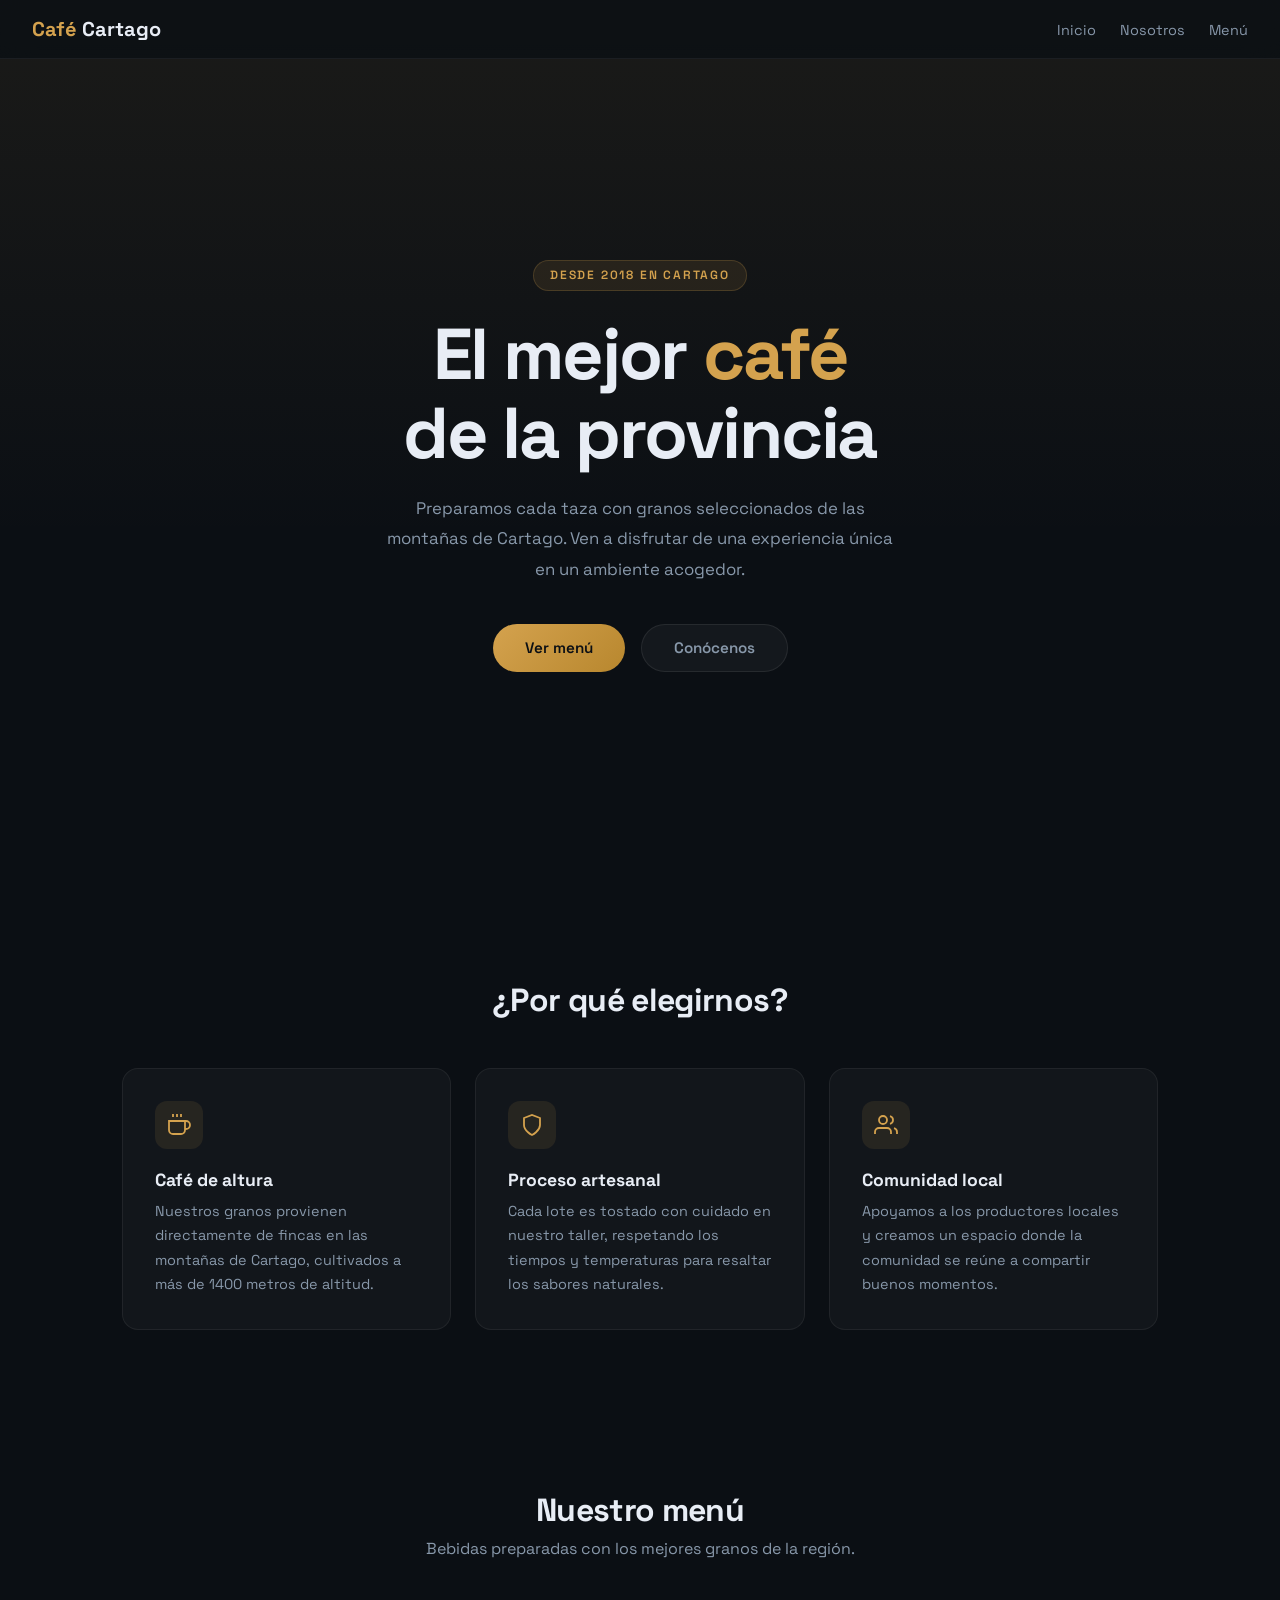
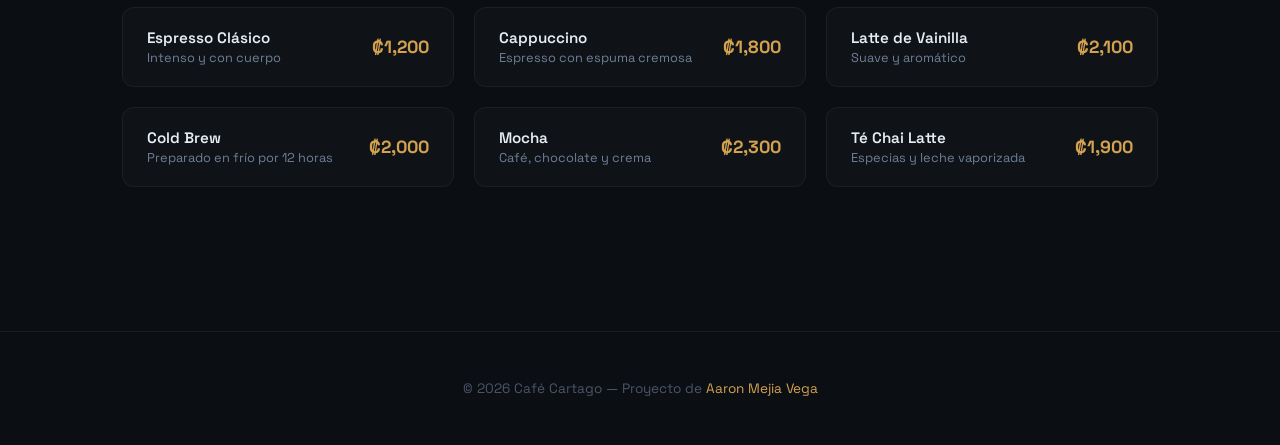
==== commit 8c09f7ec: "Add files via upload" ====
--- a/proyecto1/index.html
+++ b/proyecto1/index.html
@@ -5,657 +5,202 @@
   <meta name="viewport" content="width=device-width, initial-scale=1.0" />
   <title>Café Cartago — Landing Page</title>
   <style>
-    @import url('https://fonts.googleapis.com/css2?family=Space+Grotesk:wght@300;400;500;600;700&display=swap');
-    *{margin:0;padding:0;box-sizing:border-box;}
-    body{font-family:'Space Grotesk',sans-serif;background:#0b0f14;color:#e8edf5;overflow-x:hidden;}
-    a{color:inherit;text-decoration:none;}
-    img{max-width:100%;display:block;}
-
-    .reveal{opacity:0;transform:translateY(30px);transition:opacity 0.7s,transform 0.7s;}
-    .reveal.visible{opacity:1;transform:translateY(0);}
-
-    .navbar{
-      position:fixed;top:0;left:0;right:0;z-index:100;
-      display:flex;align-items:center;justify-content:space-between;
-      padding:1rem 2rem;
-      background:rgba(11,15,20,0.85);backdrop-filter:blur(16px);
-      border-bottom:1px solid rgba(255,255,255,0.06);
-      transition:padding 0.3s,background 0.3s;
-    }
-    .navbar.scrolled{padding:0.7rem 2rem;background:rgba(11,15,20,0.95);}
-    .logo{font-weight:700;font-size:1.25rem;}
-    .logo span{color:#d4a24e;}
-    .nav-links{display:flex;gap:1.5rem;list-style:none;align-items:center;}
-    .nav-links a{font-size:0.9rem;color:#8898aa;transition:color 0.3s;position:relative;}
-    .nav-links a:hover{color:#e8edf5;}
-    .nav-links a::after{content:'';position:absolute;bottom:-4px;left:0;width:0;height:2px;background:#d4a24e;transition:width 0.3s;}
-    .nav-links a:hover::after{width:100%;}
-    .nav-cta{background:linear-gradient(135deg,#d4a24e,#b8872e);color:#0b0f14;padding:0.5rem 1.25rem;border-radius:50px;font-weight:600;font-size:0.85rem;transition:all 0.3s;border:none;cursor:pointer;font-family:inherit;}
-    .nav-cta:hover{transform:translateY(-1px);box-shadow:0 4px 16px rgba(212,162,78,0.3);}
-    .btn-hamburger{display:none;background:none;border:none;color:#e8edf5;cursor:pointer;padding:4px;}
-    .mobile-overlay{display:none;position:fixed;inset:0;background:rgba(0,0,0,0.5);z-index:90;}
-    .mobile-overlay.open{display:block;}
-    .mobile-menu{
-      display:none;position:fixed;top:0;right:0;bottom:0;width:280px;z-index:95;
-      background:#10141c;padding:2rem 1.5rem;flex-direction:column;gap:1.5rem;
-      transform:translateX(100%);transition:transform 0.3s;
-    }
-    .mobile-menu.open{display:flex;transform:translateX(0);}
-    .mobile-menu-close{align-self:flex-end;background:none;border:none;color:#8898aa;cursor:pointer;padding:4px;}
-    .mobile-menu a{font-size:1.1rem;color:#8898aa;padding:0.75rem 0;border-bottom:1px solid rgba(255,255,255,0.06);transition:color 0.2s;}
-    .mobile-menu a:hover{color:#e8edf5;}
-
-    .hero{
-      min-height:100vh;display:flex;flex-direction:column;align-items:center;justify-content:center;
-      text-align:center;padding:7rem 2rem 4rem;position:relative;
-      background:radial-gradient(ellipse at 50% 20%,rgba(212,162,78,0.08) 0%,transparent 60%);
-    }
-    .hero-particles{position:absolute;inset:0;overflow:hidden;pointer-events:none;}
-    .hero-particle{
-      position:absolute;width:3px;height:3px;background:#d4a24e;border-radius:50%;opacity:0;
-      animation:floatUp 6s infinite;
-    }
-    @keyframes floatUp{
-      0%{opacity:0;transform:translateY(0) scale(0);}
-      20%{opacity:0.6;}
-      100%{opacity:0;transform:translateY(-400px) scale(1);}
-    }
-    .hero-tag{
-      display:inline-block;font-size:0.75rem;font-weight:600;letter-spacing:0.15em;
-      text-transform:uppercase;color:#d4a24e;margin-bottom:1.5rem;
-      background:rgba(212,162,78,0.1);padding:0.4rem 1rem;border-radius:50px;
-      border:1px solid rgba(212,162,78,0.2);animation:fadeInDown 0.8s 0.2s both;
-    }
-    .hero h1{
-      font-size:clamp(2.5rem,6vw,4.5rem);font-weight:700;letter-spacing:-0.03em;
-      line-height:1.1;margin-bottom:1.25rem;animation:fadeInDown 0.8s 0.4s both;
-    }
-    .hero h1 em{color:#d4a24e;font-style:normal;}
-    .hero p{max-width:520px;color:#8898aa;font-size:1.05rem;line-height:1.8;margin-bottom:2.5rem;animation:fadeInDown 0.8s 0.6s both;}
-    .hero-buttons{display:flex;gap:1rem;flex-wrap:wrap;justify-content:center;animation:fadeInDown 0.8s 0.8s both;}
-    @keyframes fadeInDown{0%{opacity:0;transform:translateY(-20px);}100%{opacity:1;transform:translateY(0);}}
-
-    .btn{
-      display:inline-flex;align-items:center;gap:8px;
-      padding:0.85rem 2rem;border-radius:50px;font-weight:600;font-size:0.95rem;
-      transition:all 0.3s;cursor:pointer;border:none;font-family:inherit;
-    }
-    .btn-primary{background:linear-gradient(135deg,#d4a24e,#b8872e);color:#0b0f14;}
-    .btn-primary:hover{transform:translateY(-2px);box-shadow:0 8px 30px rgba(212,162,78,0.3);}
-    .btn-ghost{background:rgba(255,255,255,0.04);color:#8898aa;border:1px solid rgba(255,255,255,0.08);}
-    .btn-ghost:hover{color:#e8edf5;border-color:rgba(255,255,255,0.15);}
-
-    .hero-scroll{
-      position:absolute;bottom:2rem;left:50%;transform:translateX(-50%);
-      display:flex;flex-direction:column;align-items:center;gap:6px;color:#4a5568;font-size:0.72rem;
-      letter-spacing:0.1em;text-transform:uppercase;animation:bounce 2s infinite;
-    }
-    @keyframes bounce{0%,100%{transform:translateX(-50%) translateY(0);}50%{transform:translateX(-50%) translateY(8px);}}
-
-    .section-header{text-align:center;max-width:600px;margin:0 auto 3rem;}
-    .section-header h2{font-size:clamp(1.75rem,4vw,2.25rem);font-weight:700;margin-bottom:0.75rem;letter-spacing:-0.02em;}
-    .section-header p{color:#8898aa;font-size:1rem;line-height:1.7;}
-
-    .stats{
-      padding:4rem 2rem;max-width:1000px;margin:0 auto;
-      display:grid;grid-template-columns:repeat(4,1fr);gap:1.5rem;text-align:center;
-    }
-    .stat{
-      background:rgba(255,255,255,0.02);border:1px solid rgba(255,255,255,0.05);
-      border-radius:16px;padding:2rem 1rem;transition:border-color 0.3s;
-    }
-    .stat:hover{border-color:rgba(212,162,78,0.2);}
-    .stat-num{font-size:2.5rem;font-weight:800;color:#d4a24e;letter-spacing:-0.03em;line-height:1;}
-    .stat-label{font-size:0.82rem;color:#6e7f96;margin-top:0.5rem;}
-
-    .features{padding:5rem 2rem;max-width:1100px;margin:0 auto;}
-    .features-grid{display:grid;grid-template-columns:repeat(auto-fit,minmax(300px,1fr));gap:1.5rem;}
-    .feature-card{
-      background:rgba(255,255,255,0.03);border:1px solid rgba(255,255,255,0.06);
-      border-radius:16px;padding:2rem;transition:border-color 0.3s,transform 0.3s;
-    }
-    .feature-card:hover{border-color:rgba(212,162,78,0.3);transform:translateY(-4px);}
-    .feature-icon{
-      width:48px;height:48px;background:rgba(212,162,78,0.1);border-radius:12px;
-      display:flex;align-items:center;justify-content:center;margin-bottom:1.25rem;color:#d4a24e;
-    }
-    .feature-card h3{font-size:1.1rem;font-weight:700;margin-bottom:0.5rem;}
-    .feature-card p{font-size:0.9rem;color:#8898aa;line-height:1.7;}
-
-    .menu-section{padding:5rem 2rem;max-width:1100px;margin:0 auto;}
-    .menu-tabs{
-      display:flex;justify-content:center;gap:0.5rem;margin-bottom:2.5rem;flex-wrap:wrap;
-    }
-    .menu-tab{
-      padding:0.5rem 1.25rem;border-radius:50px;font-size:0.85rem;font-weight:600;
-      background:rgba(255,255,255,0.04);color:#8898aa;border:1px solid rgba(255,255,255,0.06);
-      cursor:pointer;transition:all 0.3s;font-family:inherit;
-    }
-    .menu-tab:hover{color:#e8edf5;border-color:rgba(255,255,255,0.12);}
-    .menu-tab.active{background:rgba(212,162,78,0.15);color:#d4a24e;border-color:rgba(212,162,78,0.3);}
-    .menu-grid{display:grid;grid-template-columns:repeat(auto-fit,minmax(320px,1fr));gap:1rem;}
-    .menu-item{
-      display:flex;justify-content:space-between;align-items:center;
-      background:rgba(255,255,255,0.02);border:1px solid rgba(255,255,255,0.05);
-      border-radius:12px;padding:1.25rem 1.5rem;transition:border-color 0.3s,transform 0.3s;
-    }
-    .menu-item:hover{border-color:rgba(212,162,78,0.2);transform:translateY(-2px);}
-    .menu-item-info{flex:1;}
-    .menu-item-name{font-weight:600;font-size:0.95rem;margin-bottom:2px;}
-    .menu-item-desc{font-size:0.8rem;color:#6e7f96;}
-    .menu-item-price{font-weight:700;color:#d4a24e;font-size:1.1rem;white-space:nowrap;margin-left:1rem;}
-
-    .gallery{padding:5rem 2rem;max-width:1100px;margin:0 auto;}
-    .gallery-grid{
-      display:grid;grid-template-columns:repeat(3,1fr);gap:1rem;
-    }
-    .gallery-card{
-      background:rgba(255,255,255,0.03);border:1px solid rgba(255,255,255,0.06);
-      border-radius:16px;overflow:hidden;transition:border-color 0.3s,transform 0.3s;
-      aspect-ratio:4/3;display:flex;flex-direction:column;align-items:center;justify-content:center;
-      position:relative;
-    }
-    .gallery-card:hover{border-color:rgba(212,162,78,0.3);transform:translateY(-4px);}
-    .gallery-card:nth-child(1){grid-row:span 2;aspect-ratio:auto;}
-    .gallery-icon{color:#d4a24e;opacity:0.5;margin-bottom:0.75rem;}
-    .gallery-label{font-size:0.85rem;color:#6e7f96;font-weight:500;}
-    .gallery-overlay{
-      position:absolute;inset:0;background:linear-gradient(180deg,transparent 50%,rgba(11,15,20,0.8) 100%);
-      display:flex;align-items:flex-end;padding:1.25rem;opacity:0;transition:opacity 0.3s;
-    }
-    .gallery-card:hover .gallery-overlay{opacity:1;}
-    .gallery-overlay span{font-size:0.85rem;font-weight:600;color:#e8edf5;}
-
-    .testimonials{padding:5rem 2rem;max-width:900px;margin:0 auto;}
-    .testimonials-grid{display:flex;flex-direction:column;gap:1.25rem;}
-    .testimonial{
-      background:rgba(255,255,255,0.025);border:1px solid rgba(255,255,255,0.06);
-      border-radius:16px;padding:2rem;display:flex;gap:1.25rem;
-      transition:border-color 0.3s;
-    }
-    .testimonial:hover{border-color:rgba(212,162,78,0.2);}
-    .testimonial-avatar{
-      width:48px;height:48px;border-radius:50%;flex-shrink:0;
-      background:linear-gradient(135deg,rgba(212,162,78,0.2),rgba(212,162,78,0.05));
-      display:flex;align-items:center;justify-content:center;font-weight:700;
-      color:#d4a24e;font-size:1.1rem;
-    }
-    .testimonial-body{flex:1;}
-    .testimonial-stars{color:#d4a24e;font-size:0.85rem;letter-spacing:2px;margin-bottom:0.5rem;}
-    .testimonial-text{font-size:0.9rem;color:#8898aa;line-height:1.7;margin-bottom:0.75rem;font-style:italic;}
-    .testimonial-name{font-weight:600;font-size:0.88rem;}
-    .testimonial-role{font-size:0.75rem;color:#6e7f96;}
-
-    .info{padding:5rem 2rem;max-width:1100px;margin:0 auto;}
-    .info-grid{display:grid;grid-template-columns:1fr 1fr;gap:2rem;}
-    .info-card{
-      background:rgba(255,255,255,0.025);border:1px solid rgba(255,255,255,0.06);
-      border-radius:16px;padding:2rem;
-    }
-    .info-card h3{font-size:1.1rem;font-weight:700;margin-bottom:1.25rem;display:flex;align-items:center;gap:8px;}
-    .info-card h3 svg{color:#d4a24e;}
-    .info-row{display:flex;justify-content:space-between;padding:0.6rem 0;border-bottom:1px solid rgba(255,255,255,0.04);font-size:0.9rem;}
-    .info-row:last-child{border-bottom:none;}
-    .info-row span:first-child{color:#8898aa;}
-    .info-row span:last-child{font-weight:600;}
-    .info-address{font-size:0.9rem;color:#8898aa;line-height:1.8;margin-bottom:1.5rem;}
-    .info-map{
-      width:100%;height:200px;border-radius:12px;
-      background:rgba(255,255,255,0.03);border:1px solid rgba(255,255,255,0.06);
-      display:flex;align-items:center;justify-content:center;color:#4a5568;font-size:0.85rem;
-      overflow:hidden;
-    }
-
-    .cta{
-      padding:5rem 2rem;text-align:center;
-      background:radial-gradient(ellipse at center,rgba(212,162,78,0.06) 0%,transparent 60%);
-    }
-    .cta h2{font-size:clamp(1.75rem,4vw,2.25rem);font-weight:700;margin-bottom:1rem;letter-spacing:-0.02em;}
-    .cta p{color:#8898aa;max-width:480px;margin:0 auto 2rem;font-size:1rem;line-height:1.7;}
-
-    .footer{
-      text-align:center;padding:3rem 2rem;border-top:1px solid rgba(255,255,255,0.06);
-      color:#4a5568;font-size:0.85rem;
-    }
-    .footer a{color:#d4a24e;}
-    .footer-links{display:flex;justify-content:center;gap:2rem;margin-bottom:1rem;flex-wrap:wrap;}
-    .footer-links a{color:#6e7f96;font-size:0.85rem;transition:color 0.3s;}
-    .footer-links a:hover{color:#e8edf5;}
-
-    .back-top{
-      position:fixed;bottom:2rem;right:2rem;width:44px;height:44px;border-radius:50%;
-      background:linear-gradient(135deg,#d4a24e,#b8872e);color:#0b0f14;border:none;
-      cursor:pointer;display:flex;align-items:center;justify-content:center;
-      opacity:0;transform:translateY(20px);transition:opacity 0.3s,transform 0.3s;z-index:50;
-      box-shadow:0 4px 16px rgba(212,162,78,0.3);
-    }
-    .back-top.show{opacity:1;transform:translateY(0);}
-    .back-top:hover{transform:translateY(-2px);}
-
-    @media(max-width:900px){
-      .stats{grid-template-columns:repeat(2,1fr);}
-      .gallery-grid{grid-template-columns:repeat(2,1fr);}
-      .gallery-card:nth-child(1){grid-row:auto;}
-      .info-grid{grid-template-columns:1fr;}
-    }
-    @media(max-width:768px){
-      .nav-links{display:none;}
-      .btn-hamburger{display:flex;}
-      .navbar{padding:0.8rem 1.25rem;}
-    }
-    @media(max-width:600px){
-      .stats{grid-template-columns:1fr 1fr;}
-      .features-grid,.menu-grid{grid-template-columns:1fr;}
-      .gallery-grid{grid-template-columns:1fr;}
-      .testimonial{flex-direction:column;gap:1rem;}
-      .hero{padding:6rem 1.25rem 3rem;}
-    }
-    @media(max-width:400px){
-      .stats{grid-template-columns:1fr;}
+    @import url('https://fonts.googleapis.com/css2?family=Space+Grotesk:wght@400;500;600;700&display=swap');
+    * { margin: 0; padding: 0; box-sizing: border-box; }
+    body { font-family: 'Space Grotesk', sans-serif; background: #0b0f14; color: #e8edf5; }
+    a { color: inherit; text-decoration: none; }
+
+    .navbar {
+      position: fixed; top: 0; left: 0; right: 0; z-index: 100;
+      display: flex; align-items: center; justify-content: space-between;
+      padding: 1rem 2rem;
+      background: rgba(11,15,20,0.8); backdrop-filter: blur(16px);
+      border-bottom: 1px solid rgba(255,255,255,0.06);
+    }
+    .logo { font-weight: 700; font-size: 1.25rem; }
+    .logo span { color: #d4a24e; }
+    .nav-links { display: flex; gap: 1.5rem; list-style: none; }
+    .nav-links a { font-size: 0.9rem; color: #8898aa; transition: color 0.3s; }
+    .nav-links a:hover { color: #e8edf5; }
+
+    .hero {
+      min-height: 100vh; display: flex; flex-direction: column; align-items: center; justify-content: center;
+      text-align: center; padding: 6rem 2rem 4rem;
+      background: linear-gradient(180deg, rgba(212,162,78,0.08) 0%, transparent 60%);
+    }
+    .hero-tag {
+      display: inline-block; font-size: 0.75rem; font-weight: 600; letter-spacing: 0.15em;
+      text-transform: uppercase; color: #d4a24e; margin-bottom: 1.5rem;
+      background: rgba(212,162,78,0.1); padding: 0.4rem 1rem; border-radius: 50px;
+      border: 1px solid rgba(212,162,78,0.2);
+    }
+    .hero h1 { font-size: clamp(2.5rem, 6vw, 4.5rem); font-weight: 700; letter-spacing: -0.03em; line-height: 1.1; margin-bottom: 1.25rem; }
+    .hero h1 span { color: #d4a24e; }
+    .hero p { max-width: 520px; color: #8898aa; font-size: 1.05rem; line-height: 1.8; margin-bottom: 2.5rem; }
+    .btn {
+      display: inline-flex; align-items: center; gap: 8px;
+      padding: 0.85rem 2rem; border-radius: 50px; font-weight: 600; font-size: 0.95rem;
+      transition: all 0.3s; cursor: pointer; border: none; font-family: inherit;
+    }
+    .btn-primary { background: linear-gradient(135deg, #d4a24e, #b8872e); color: #0b0f14; }
+    .btn-primary:hover { transform: translateY(-2px); box-shadow: 0 8px 30px rgba(212,162,78,0.3); }
+    .btn-ghost { background: rgba(255,255,255,0.04); color: #8898aa; border: 1px solid rgba(255,255,255,0.08); }
+    .btn-ghost:hover { color: #e8edf5; border-color: rgba(255,255,255,0.15); }
+    .hero-buttons { display: flex; gap: 1rem; flex-wrap: wrap; justify-content: center; }
+
+    .features {
+      padding: 5rem 2rem; max-width: 1100px; margin: 0 auto;
+    }
+    .features h2 { text-align: center; font-size: 2rem; font-weight: 700; margin-bottom: 3rem; letter-spacing: -0.02em; }
+    .features-grid { display: grid; grid-template-columns: repeat(auto-fit, minmax(300px, 1fr)); gap: 1.5rem; }
+    .feature-card {
+      background: rgba(255,255,255,0.03); border: 1px solid rgba(255,255,255,0.06);
+      border-radius: 16px; padding: 2rem; transition: border-color 0.3s, transform 0.3s;
+    }
+    .feature-card:hover { border-color: rgba(212,162,78,0.3); transform: translateY(-4px); }
+    .feature-icon {
+      width: 48px; height: 48px; background: rgba(212,162,78,0.1); border-radius: 12px;
+      display: flex; align-items: center; justify-content: center; margin-bottom: 1.25rem; color: #d4a24e;
+    }
+    .feature-card h3 { font-size: 1.1rem; font-weight: 700; margin-bottom: 0.5rem; }
+    .feature-card p { font-size: 0.9rem; color: #8898aa; line-height: 1.7; }
+
+    .menu {
+      padding: 5rem 2rem; max-width: 1100px; margin: 0 auto;
+    }
+    .menu h2 { text-align: center; font-size: 2rem; font-weight: 700; margin-bottom: 0.5rem; letter-spacing: -0.02em; }
+    .menu > p { text-align: center; color: #8898aa; margin-bottom: 3rem; }
+    .menu-grid { display: grid; grid-template-columns: repeat(auto-fit, minmax(280px, 1fr)); gap: 1.25rem; }
+    .menu-item {
+      display: flex; justify-content: space-between; align-items: center;
+      background: rgba(255,255,255,0.02); border: 1px solid rgba(255,255,255,0.05);
+      border-radius: 12px; padding: 1.25rem 1.5rem; transition: border-color 0.3s;
+    }
+    .menu-item:hover { border-color: rgba(212,162,78,0.2); }
+    .menu-item-name { font-weight: 600; font-size: 0.95rem; }
+    .menu-item-desc { font-size: 0.8rem; color: #6e7f96; margin-top: 2px; }
+    .menu-item-price { font-weight: 700; color: #d4a24e; font-size: 1.1rem; white-space: nowrap; }
+
+    .footer {
+      text-align: center; padding: 3rem 2rem; border-top: 1px solid rgba(255,255,255,0.06);
+      margin-top: 4rem; color: #4a5568; font-size: 0.85rem;
+    }
+    .footer a { color: #d4a24e; }
+
+    @media (max-width: 600px) {
+      .nav-links { display: none; }
+      .features-grid, .menu-grid { grid-template-columns: 1fr; }
     }
   </style>
 </head>
 <body>
 
-  <nav class="navbar" id="navbar">
+  <nav class="navbar">
     <div class="logo"><span>Café</span> Cartago</div>
     <ul class="nav-links">
       <li><a href="#inicio">Inicio</a></li>
       <li><a href="#nosotros">Nosotros</a></li>
       <li><a href="#menu">Menú</a></li>
-      <li><a href="#galeria">Galería</a></li>
-      <li><a href="#opiniones">Opiniones</a></li>
-      <li><a href="#contacto">Contacto</a></li>
-      <li><a href="#reservar" class="nav-cta">Reservar</a></li>
     </ul>
-    <button class="btn-hamburger" id="btnHamburger" aria-label="Abrir menú">
-      <svg width="24" height="24" viewBox="0 0 24 24" fill="none" stroke="currentColor" stroke-width="2"><line x1="3" y1="6" x2="21" y2="6"/><line x1="3" y1="12" x2="21" y2="12"/><line x1="3" y1="18" x2="21" y2="18"/></svg>
-    </button>
   </nav>
 
-  <div class="mobile-overlay" id="mobileOverlay"></div>
-  <div class="mobile-menu" id="mobileMenu">
-    <button class="mobile-menu-close" id="mobileClose" aria-label="Cerrar menú">
-      <svg width="24" height="24" viewBox="0 0 24 24" fill="none" stroke="currentColor" stroke-width="2"><line x1="18" y1="6" x2="6" y2="18"/><line x1="6" y1="6" x2="18" y2="18"/></svg>
-    </button>
-    <a href="#inicio" class="mobile-link">Inicio</a>
-    <a href="#nosotros" class="mobile-link">Nosotros</a>
-    <a href="#menu" class="mobile-link">Menú</a>
-    <a href="#galeria" class="mobile-link">Galería</a>
-    <a href="#opiniones" class="mobile-link">Opiniones</a>
-    <a href="#contacto" class="mobile-link">Contacto</a>
-    <a href="#reservar" class="mobile-link">Reservar mesa</a>
-  </div>
-
   <section class="hero" id="inicio">
-    <div class="hero-particles" id="particles"></div>
-    <span class="hero-tag">☕ Desde 2018 en Cartago</span>
-    <h1>El mejor <em>café</em><br>de la provincia</h1>
+    <span class="hero-tag">Desde 2018 en Cartago</span>
+    <h1>El mejor <span>café</span><br>de la provincia</h1>
     <p>Preparamos cada taza con granos seleccionados de las montañas de Cartago. Ven a disfrutar de una experiencia única en un ambiente acogedor.</p>
     <div class="hero-buttons">
-      <a href="#menu" class="btn btn-primary">
-        <svg width="16" height="16" viewBox="0 0 24 24" fill="none" stroke="currentColor" stroke-width="2.5"><path d="M18 8h1a4 4 0 010 8h-1M2 8h16v9a4 4 0 01-4 4H6a4 4 0 01-4-4V8z"/></svg>
-        Ver menú
-      </a>
+      <a href="#menu" class="btn btn-primary">Ver menú</a>
       <a href="#nosotros" class="btn btn-ghost">Conócenos</a>
     </div>
-    <div class="hero-scroll">
-      <svg width="16" height="16" viewBox="0 0 24 24" fill="none" stroke="currentColor" stroke-width="2"><path d="M12 5v14M5 12l7 7 7-7"/></svg>
-      scroll
-    </div>
   </section>
 
-  <section class="stats reveal" data-testid="stats-section">
-    <div class="stat">
-      <div class="stat-num" data-count="1400">0</div>
-      <div class="stat-label">Metros de altitud</div>
-    </div>
-    <div class="stat">
-      <div class="stat-num" data-count="2500">0</div>
-      <div class="stat-label">Clientes felices</div>
-    </div>
-    <div class="stat">
-      <div class="stat-num" data-count="12">0</div>
-      <div class="stat-label">Variedades de café</div>
-    </div>
-    <div class="stat">
-      <div class="stat-num" data-count="7">0</div>
-      <div class="stat-label">Años de experiencia</div>
-    </div>
-  </section>
-
-  <section class="features reveal" id="nosotros">
-    <div class="section-header">
-      <h2>¿Por qué elegirnos?</h2>
-      <p>Cada detalle cuenta para ofrecerte la mejor experiencia cafetera de Cartago.</p>
-    </div>
+  <section class="features" id="nosotros">
+    <h2>¿Por qué elegirnos?</h2>
     <div class="features-grid">
       <div class="feature-card">
         <div class="feature-icon">
-          <svg width="24" height="24" viewBox="0 0 24 24" fill="none" stroke="currentColor" stroke-width="1.8"><path d="M18 8h1a4 4 0 010 8h-1M2 8h16v9a4 4 0 01-4 4H6a4 4 0 01-4-4V8zM6 1v3M10 1v3M14 1v3"/></svg>
+          <svg width="24" height="24" viewBox="0 0 24 24" fill="none" stroke="currentColor" stroke-width="1.8"><path d="M18 8h1a4 4 0 0 1 0 8h-1M2 8h16v9a4 4 0 0 1-4 4H6a4 4 0 0 1-4-4V8zM6 1v3M10 1v3M14 1v3"/></svg>
         </div>
         <h3>Café de altura</h3>
-        <p>Nuestros granos provienen directamente de fincas en las montañas de Cartago, cultivados a más de 1400 metros de altitud para un sabor excepcional.</p>
+        <p>Nuestros granos provienen directamente de fincas en las montañas de Cartago, cultivados a más de 1400 metros de altitud.</p>
       </div>
       <div class="feature-card">
         <div class="feature-icon">
           <svg width="24" height="24" viewBox="0 0 24 24" fill="none" stroke="currentColor" stroke-width="1.8"><path d="M12 22s8-4 8-10V5l-8-3-8 3v7c0 6 8 10 8 10z"/></svg>
         </div>
         <h3>Proceso artesanal</h3>
-        <p>Cada lote es tostado con cuidado en nuestro taller, respetando los tiempos y temperaturas para resaltar los sabores naturales del grano.</p>
+        <p>Cada lote es tostado con cuidado en nuestro taller, respetando los tiempos y temperaturas para resaltar los sabores naturales.</p>
       </div>
       <div class="feature-card">
         <div class="feature-icon">
-          <svg width="24" height="24" viewBox="0 0 24 24" fill="none" stroke="currentColor" stroke-width="1.8"><path d="M17 21v-2a4 4 0 00-4-4H5a4 4 0 00-4 4v2"/><circle cx="9" cy="7" r="4"/><path d="M23 21v-2a4 4 0 00-3-3.87M16 3.13a4 4 0 010 7.75"/></svg>
+          <svg width="24" height="24" viewBox="0 0 24 24" fill="none" stroke="currentColor" stroke-width="1.8"><path d="M17 21v-2a4 4 0 0 0-4-4H5a4 4 0 0 0-4 4v2"/><circle cx="9" cy="7" r="4"/><path d="M23 21v-2a4 4 0 0 0-3-3.87"/><path d="M16 3.13a4 4 0 0 1 0 7.75"/></svg>
         </div>
         <h3>Comunidad local</h3>
         <p>Apoyamos a los productores locales y creamos un espacio donde la comunidad se reúne a compartir buenos momentos.</p>
       </div>
-      <div class="feature-card">
-        <div class="feature-icon">
-          <svg width="24" height="24" viewBox="0 0 24 24" fill="none" stroke="currentColor" stroke-width="1.8"><rect x="3" y="3" width="18" height="18" rx="2"/><path d="M3 9h18M9 21V9"/></svg>
-        </div>
-        <h3>Ambiente único</h3>
-        <p>Un espacio acogedor con diseño moderno, Wi-Fi gratuito, música chill y la mejor vista de las montañas de Cartago.</p>
-      </div>
-      <div class="feature-card">
-        <div class="feature-icon">
-          <svg width="24" height="24" viewBox="0 0 24 24" fill="none" stroke="currentColor" stroke-width="1.8"><path d="M22 12h-4l-3 9L9 3l-3 9H2"/></svg>
-        </div>
-        <h3>Frescura garantizada</h3>
-        <p>Tostamos en lotes pequeños cada semana. Nunca más de 7 días entre el tostado y tu taza para garantizar frescura máxima.</p>
-      </div>
-      <div class="feature-card">
-        <div class="feature-icon">
-          <svg width="24" height="24" viewBox="0 0 24 24" fill="none" stroke="currentColor" stroke-width="1.8"><path d="M12 2L2 7l10 5 10-5-10-5zM2 17l10 5 10-5M2 12l10 5 10-5"/></svg>
-        </div>
-        <h3>Sostenibilidad</h3>
-        <p>Comprometidos con el medio ambiente: empaques biodegradables, vasos reutilizables y apoyo directo al agricultor.</p>
-      </div>
     </div>
   </section>
 
-  <section class="menu-section reveal" id="menu">
-    <div class="section-header">
-      <h2>Nuestro menú</h2>
-      <p>Bebidas preparadas con los mejores granos de la región y acompañamientos artesanales.</p>
-    </div>
-    <div class="menu-tabs" id="menuTabs">
-      <button class="menu-tab active" data-cat="all">Todos</button>
-      <button class="menu-tab" data-cat="calientes">Calientes</button>
-      <button class="menu-tab" data-cat="frios">Fríos</button>
-      <button class="menu-tab" data-cat="postres">Postres</button>
-    </div>
-    <div class="menu-grid" id="menuGrid"></div>
-  </section>
-
-  <section class="gallery reveal" id="galeria">
-    <div class="section-header">
-      <h2>Nuestra galería</h2>
-      <p>Momentos especiales en nuestro espacio favorito.</p>
-    </div>
-    <div class="gallery-grid">
-      <div class="gallery-card">
-        <div class="gallery-icon">
-          <svg width="48" height="48" viewBox="0 0 24 24" fill="none" stroke="currentColor" stroke-width="1"><path d="M18 8h1a4 4 0 010 8h-1M2 8h16v9a4 4 0 01-4 4H6a4 4 0 01-4-4V8zM6 1v3M10 1v3M14 1v3"/></svg>
-        </div>
-        <span class="gallery-label">Nuestro café de especialidad</span>
-        <div class="gallery-overlay"><span>Granos seleccionados</span></div>
-      </div>
-      <div class="gallery-card">
-        <div class="gallery-icon">
-          <svg width="36" height="36" viewBox="0 0 24 24" fill="none" stroke="currentColor" stroke-width="1.2"><rect x="3" y="3" width="18" height="18" rx="2"/><path d="M3 9h18M9 21V9"/></svg>
-        </div>
-        <span class="gallery-label">Interior acogedor</span>
-        <div class="gallery-overlay"><span>Ambiente cálido</span></div>
-      </div>
-      <div class="gallery-card">
-        <div class="gallery-icon">
-          <svg width="36" height="36" viewBox="0 0 24 24" fill="none" stroke="currentColor" stroke-width="1.2"><path d="M17 21v-2a4 4 0 00-4-4H5a4 4 0 00-4 4v2"/><circle cx="9" cy="7" r="4"/><path d="M23 21v-2a4 4 0 00-3-3.87M16 3.13a4 4 0 010 7.75"/></svg>
-        </div>
-        <span class="gallery-label">Equipo barista</span>
-        <div class="gallery-overlay"><span>Nuestro equipo</span></div>
-      </div>
-      <div class="gallery-card">
-        <div class="gallery-icon">
-          <svg width="36" height="36" viewBox="0 0 24 24" fill="none" stroke="currentColor" stroke-width="1.2"><circle cx="12" cy="12" r="10"/><path d="M12 6v6l4 2"/></svg>
-        </div>
-        <span class="gallery-label">Proceso de tostado</span>
-        <div class="gallery-overlay"><span>Tueste artesanal</span></div>
-      </div>
-      <div class="gallery-card">
-        <div class="gallery-icon">
-          <svg width="36" height="36" viewBox="0 0 24 24" fill="none" stroke="currentColor" stroke-width="1.2"><path d="M20.84 4.61a5.5 5.5 0 00-7.78 0L12 5.67l-1.06-1.06a5.5 5.5 0 00-7.78 7.78l1.06 1.06L12 21.23l7.78-7.78 1.06-1.06a5.5 5.5 0 000-7.78z"/></svg>
-        </div>
-        <span class="gallery-label">Momentos especiales</span>
-        <div class="gallery-overlay"><span>Eventos y reuniones</span></div>
+  <section class="menu" id="menu">
+    <h2>Nuestro menú</h2>
+    <p>Bebidas preparadas con los mejores granos de la región.</p>
+    <div class="menu-grid">
+      <div class="menu-item">
+        <div>
+          <div class="menu-item-name">Espresso Clásico</div>
+          <div class="menu-item-desc">Intenso y con cuerpo</div>
+        </div>
+        <span class="menu-item-price">₡1,200</span>
+      </div>
+      <div class="menu-item">
+        <div>
+          <div class="menu-item-name">Cappuccino</div>
+          <div class="menu-item-desc">Espresso con espuma cremosa</div>
+        </div>
+        <span class="menu-item-price">₡1,800</span>
+      </div>
+      <div class="menu-item">
+        <div>
+          <div class="menu-item-name">Latte de Vainilla</div>
+          <div class="menu-item-desc">Suave y aromático</div>
+        </div>
+        <span class="menu-item-price">₡2,100</span>
+      </div>
+      <div class="menu-item">
+        <div>
+          <div class="menu-item-name">Cold Brew</div>
+          <div class="menu-item-desc">Preparado en frío por 12 horas</div>
+        </div>
+        <span class="menu-item-price">₡2,000</span>
+      </div>
+      <div class="menu-item">
+        <div>
+          <div class="menu-item-name">Mocha</div>
+          <div class="menu-item-desc">Café, chocolate y crema</div>
+        </div>
+        <span class="menu-item-price">₡2,300</span>
+      </div>
+      <div class="menu-item">
+        <div>
+          <div class="menu-item-name">Té Chai Latte</div>
+          <div class="menu-item-desc">Especias y leche vaporizada</div>
+        </div>
+        <span class="menu-item-price">₡1,900</span>
       </div>
     </div>
   </section>
 
-  <section class="testimonials reveal" id="opiniones">
-    <div class="section-header">
-      <h2>Lo que dicen nuestros clientes</h2>
-      <p>Opiniones reales de personas que nos visitan.</p>
-    </div>
-    <div class="testimonials-grid">
-      <div class="testimonial">
-        <div class="testimonial-avatar">MC</div>
-        <div class="testimonial-body">
-          <div class="testimonial-stars">★★★★★</div>
-          <p class="testimonial-text">"El mejor café que he probado en Cartago. El ambiente es increíble y el personal siempre amable. Mi lugar favorito para trabajar con mi laptop."</p>
-          <div class="testimonial-name">María Castillo</div>
-          <div class="testimonial-role">Diseñadora freelance</div>
-        </div>
-      </div>
-      <div class="testimonial">
-        <div class="testimonial-avatar">JR</div>
-        <div class="testimonial-body">
-          <div class="testimonial-stars">★★★★★</div>
-          <p class="testimonial-text">"Desde que descubrí Café Cartago no puedo tomar café de otro lado. El cold brew es espectacular, y los postres artesanales son de otro nivel."</p>
-          <div class="testimonial-name">José Ramírez</div>
-          <div class="testimonial-role">Ingeniero de software</div>
-        </div>
-      </div>
-      <div class="testimonial">
-        <div class="testimonial-avatar">AL</div>
-        <div class="testimonial-body">
-          <div class="testimonial-stars">★★★★★</div>
-          <p class="testimonial-text">"Llevo a mi familia todos los fines de semana. Los niños aman el chocolate caliente y nosotros disfrutamos del mejor cappuccino de la zona."</p>
-          <div class="testimonial-name">Ana López</div>
-          <div class="testimonial-role">Profesora universitaria</div>
-        </div>
-      </div>
-    </div>
-  </section>
-
-  <section class="info reveal" id="contacto">
-    <div class="section-header">
-      <h2>Visítanos</h2>
-      <p>Estamos en el corazón de Cartago esperándote.</p>
-    </div>
-    <div class="info-grid">
-      <div class="info-card">
-        <h3>
-          <svg width="18" height="18" viewBox="0 0 24 24" fill="none" stroke="currentColor" stroke-width="2"><circle cx="12" cy="12" r="10"/><path d="M12 6v6l4 2"/></svg>
-          Horario de atención
-        </h3>
-        <div class="info-row"><span>Lunes - Viernes</span><span>6:00 AM — 9:00 PM</span></div>
-        <div class="info-row"><span>Sábado</span><span>7:00 AM — 10:00 PM</span></div>
-        <div class="info-row"><span>Domingo</span><span>8:00 AM — 6:00 PM</span></div>
-        <div class="info-row"><span>Feriados</span><span>9:00 AM — 4:00 PM</span></div>
-      </div>
-      <div class="info-card">
-        <h3>
-          <svg width="18" height="18" viewBox="0 0 24 24" fill="none" stroke="currentColor" stroke-width="2"><path d="M21 10c0 7-9 13-9 13s-9-6-9-13a9 9 0 0118 0z"/><circle cx="12" cy="10" r="3"/></svg>
-          Ubicación
-        </h3>
-        <p class="info-address">
-          Avenida 2, Calle 5<br>
-          Centro de Cartago, Costa Rica<br>
-          200 metros norte de la Basílica<br><br>
-          <strong style="color:#e8edf5;">Tel:</strong> +506 2551-0000<br>
-          <strong style="color:#e8edf5;">Email:</strong> info@cafecartago.cr
-        </p>
-        <div class="info-map">
-          <svg width="20" height="20" viewBox="0 0 24 24" fill="none" stroke="currentColor" stroke-width="1.5" style="margin-right:6px"><path d="M21 10c0 7-9 13-9 13s-9-6-9-13a9 9 0 0118 0z"/><circle cx="12" cy="10" r="3"/></svg>
-          Ver en Google Maps
-        </div>
-      </div>
-    </div>
-  </section>
-
-  <section class="cta reveal" id="reservar">
-    <h2>¿Listo para visitarnos?</h2>
-    <p>Reserva tu mesa y vive la experiencia Café Cartago. También aceptamos eventos privados y reuniones de trabajo.</p>
-    <div style="display:flex;gap:1rem;justify-content:center;flex-wrap:wrap;">
-      <a href="https://wa.me/50625510000" target="_blank" class="btn btn-primary">
-        <svg width="16" height="16" viewBox="0 0 24 24" fill="currentColor"><path d="M17.472 14.382c-.297-.149-1.758-.867-2.03-.967-.273-.099-.471-.148-.67.15-.197.297-.767.966-.94 1.164-.173.199-.347.223-.644.075-.297-.15-1.255-.463-2.39-1.475-.883-.788-1.48-1.761-1.653-2.059-.173-.297-.018-.458.13-.606.134-.133.298-.347.446-.52.149-.174.198-.298.298-.497.099-.198.05-.371-.025-.52-.075-.149-.669-1.612-.916-2.207-.242-.579-.487-.5-.669-.51-.173-.008-.371-.01-.57-.01-.198 0-.52.074-.792.372-.272.297-1.04 1.016-1.04 2.479 0 1.462 1.065 2.875 1.213 3.074.149.198 2.096 3.2 5.077 4.487.709.306 1.262.489 1.694.625.712.227 1.36.195 1.871.118.571-.085 1.758-.719 2.006-1.413.248-.694.248-1.289.173-1.413-.074-.124-.272-.198-.57-.347z"/><path d="M12 0C5.373 0 0 5.373 0 12c0 2.11.547 4.093 1.504 5.82L0 24l6.335-1.652A11.94 11.94 0 0012 24c6.627 0 12-5.373 12-12S18.627 0 12 0zm0 21.75c-1.943 0-3.81-.523-5.445-1.512l-.39-.232-3.758.98.999-3.648-.254-.404A9.72 9.72 0 012.25 12c0-5.385 4.365-9.75 9.75-9.75s9.75 4.365 9.75 9.75-4.365 9.75-9.75 9.75z"/></svg>
-        Reservar por WhatsApp
-      </a>
-      <a href="#inicio" class="btn btn-ghost">Volver al inicio</a>
-    </div>
-  </section>
-
   <footer class="footer">
-    <div class="footer-links">
-      <a href="#inicio">Inicio</a>
-      <a href="#nosotros">Nosotros</a>
-      <a href="#menu">Menú</a>
-      <a href="#galeria">Galería</a>
-      <a href="#opiniones">Opiniones</a>
-      <a href="#contacto">Contacto</a>
-    </div>
-    <p>&copy; 2026 Café Cartago &mdash; Proyecto de <a href="../">Aaron Mejia Vega</a></p>
+    <p>© 2026 Café Cartago — Proyecto de <a href="../">Aaron Mejia Vega</a></p>
   </footer>
 
-  <button class="back-top" id="backTop" aria-label="Volver arriba">
-    <svg width="18" height="18" viewBox="0 0 24 24" fill="none" stroke="currentColor" stroke-width="2.5"><path d="M12 19V5M5 12l7-7 7 7"/></svg>
-  </button>
-
   <script>
-    (function () {
-      'use strict';
-
-      var menuItems = [
-        { name: 'Espresso Clásico', desc: 'Intenso y con cuerpo', price: '₡1,200', cat: 'calientes' },
-        { name: 'Cappuccino', desc: 'Espresso con espuma cremosa', price: '₡1,800', cat: 'calientes' },
-        { name: 'Latte de Vainilla', desc: 'Suave y aromático', price: '₡2,100', cat: 'calientes' },
-        { name: 'Mocha', desc: 'Café, chocolate y crema', price: '₡2,300', cat: 'calientes' },
-        { name: 'Americano', desc: 'Espresso con agua caliente', price: '₡1,400', cat: 'calientes' },
-        { name: 'Chocolate Caliente', desc: 'Cacao premium con leche', price: '₡1,600', cat: 'calientes' },
-        { name: 'Té Chai Latte', desc: 'Especias y leche vaporizada', price: '₡1,900', cat: 'calientes' },
-        { name: 'Cold Brew', desc: 'Preparado en frío por 12 horas', price: '₡2,000', cat: 'frios' },
-        { name: 'Frappé de Café', desc: 'Café helado con crema batida', price: '₡2,500', cat: 'frios' },
-        { name: 'Limonada de Café', desc: 'Espresso con limón y hielo', price: '₡2,200', cat: 'frios' },
-        { name: 'Smoothie de Mango', desc: 'Mango fresco con yogurt', price: '₡2,400', cat: 'frios' },
-        { name: 'Iced Matcha Latte', desc: 'Matcha japonés con leche fría', price: '₡2,600', cat: 'frios' },
-        { name: 'Cheesecake de Café', desc: 'Con base de galleta y espresso', price: '₡2,800', cat: 'postres' },
-        { name: 'Brownie Artesanal', desc: 'Chocolate belga con nueces', price: '₡1,800', cat: 'postres' },
-        { name: 'Croissant de Almendra', desc: 'Recién horneado con relleno', price: '₡1,500', cat: 'postres' },
-        { name: 'Tiramisú', desc: 'Clásico italiano con mascarpone', price: '₡3,000', cat: 'postres' }
-      ];
-
-      var currentCat = 'all';
-
-      function renderMenu() {
-        var grid = document.getElementById('menuGrid');
-        var filtered = currentCat === 'all' ? menuItems : menuItems.filter(function (m) { return m.cat === currentCat; });
-        grid.innerHTML = filtered.map(function (m) {
-          return '<div class="menu-item">' +
-            '<div class="menu-item-info">' +
-              '<div class="menu-item-name">' + m.name + '</div>' +
-              '<div class="menu-item-desc">' + m.desc + '</div>' +
-            '</div>' +
-            '<span class="menu-item-price">' + m.price + '</span>' +
-          '</div>';
-        }).join('');
-      }
-
-      document.getElementById('menuTabs').addEventListener('click', function (e) {
-        var tab = e.target.closest('.menu-tab');
-        if (!tab) return;
-        currentCat = tab.getAttribute('data-cat');
-        document.querySelectorAll('.menu-tab').forEach(function (t) { t.classList.remove('active'); });
-        tab.classList.add('active');
-        renderMenu();
+    document.querySelectorAll('a[href^="#"]').forEach(function(a) {
+      a.addEventListener('click', function(e) {
+        var target = document.querySelector(a.getAttribute('href'));
+        if (target) { e.preventDefault(); target.scrollIntoView({ behavior: 'smooth' }); }
       });
-
-      renderMenu();
-
-      document.querySelectorAll('a[href^="#"]').forEach(function (a) {
-        a.addEventListener('click', function (e) {
-          var target = document.querySelector(a.getAttribute('href'));
-          if (target) { e.preventDefault(); target.scrollIntoView({ behavior: 'smooth' }); closeMobile(); }
-        });
-      });
-
-      var observer = new IntersectionObserver(function (entries) {
-        entries.forEach(function (entry) {
-          if (entry.isIntersecting) {
-            entry.target.classList.add('visible');
-            if (entry.target.classList.contains('stats')) animateCounters();
-          }
-        });
-      }, { threshold: 0.15 });
-
-      document.querySelectorAll('.reveal').forEach(function (el) { observer.observe(el); });
-
-      var countersAnimated = false;
-      function animateCounters() {
-        if (countersAnimated) return;
-        countersAnimated = true;
-        document.querySelectorAll('.stat-num[data-count]').forEach(function (el) {
-          var target = parseInt(el.getAttribute('data-count'), 10);
-          var duration = 1500;
-          var start = 0;
-          var startTime = null;
-          function step(timestamp) {
-            if (!startTime) startTime = timestamp;
-            var progress = Math.min((timestamp - startTime) / duration, 1);
-            var eased = 1 - Math.pow(1 - progress, 3);
-            el.textContent = Math.floor(eased * target).toLocaleString();
-            if (progress < 1) requestAnimationFrame(step);
-            else el.textContent = target.toLocaleString();
-          }
-          requestAnimationFrame(step);
-        });
-      }
-
-      var navbar = document.getElementById('navbar');
-      var backTop = document.getElementById('backTop');
-      window.addEventListener('scroll', function () {
-        var scrolled = window.scrollY > 60;
-        navbar.classList.toggle('scrolled', scrolled);
-        backTop.classList.toggle('show', window.scrollY > 400);
-      });
-
-      backTop.addEventListener('click', function () {
-        window.scrollTo({ top: 0, behavior: 'smooth' });
-      });
-
-      var particles = document.getElementById('particles');
-      for (var i = 0; i < 20; i++) {
-        var p = document.createElement('div');
-        p.className = 'hero-particle';
-        p.style.left = Math.random() * 100 + '%';
-        p.style.top = 60 + Math.random() * 40 + '%';
-        p.style.animationDelay = Math.random() * 6 + 's';
-        p.style.animationDuration = 4 + Math.random() * 4 + 's';
-        p.style.width = p.style.height = 2 + Math.random() * 3 + 'px';
-        particles.appendChild(p);
-      }
-
-      var mobileMenu = document.getElementById('mobileMenu');
-      var mobileOverlay = document.getElementById('mobileOverlay');
-      function openMobile() { mobileMenu.classList.add('open'); mobileOverlay.classList.add('open'); }
-      function closeMobile() { mobileMenu.classList.remove('open'); mobileOverlay.classList.remove('open'); }
-      document.getElementById('btnHamburger').addEventListener('click', openMobile);
-      document.getElementById('mobileClose').addEventListener('click', closeMobile);
-      mobileOverlay.addEventListener('click', closeMobile);
-      document.querySelectorAll('.mobile-link').forEach(function (a) { a.addEventListener('click', closeMobile); });
-      document.addEventListener('keydown', function (e) { if (e.key === 'Escape') closeMobile(); });
-    })();
+    });
   </script>
 </body>
 </html>
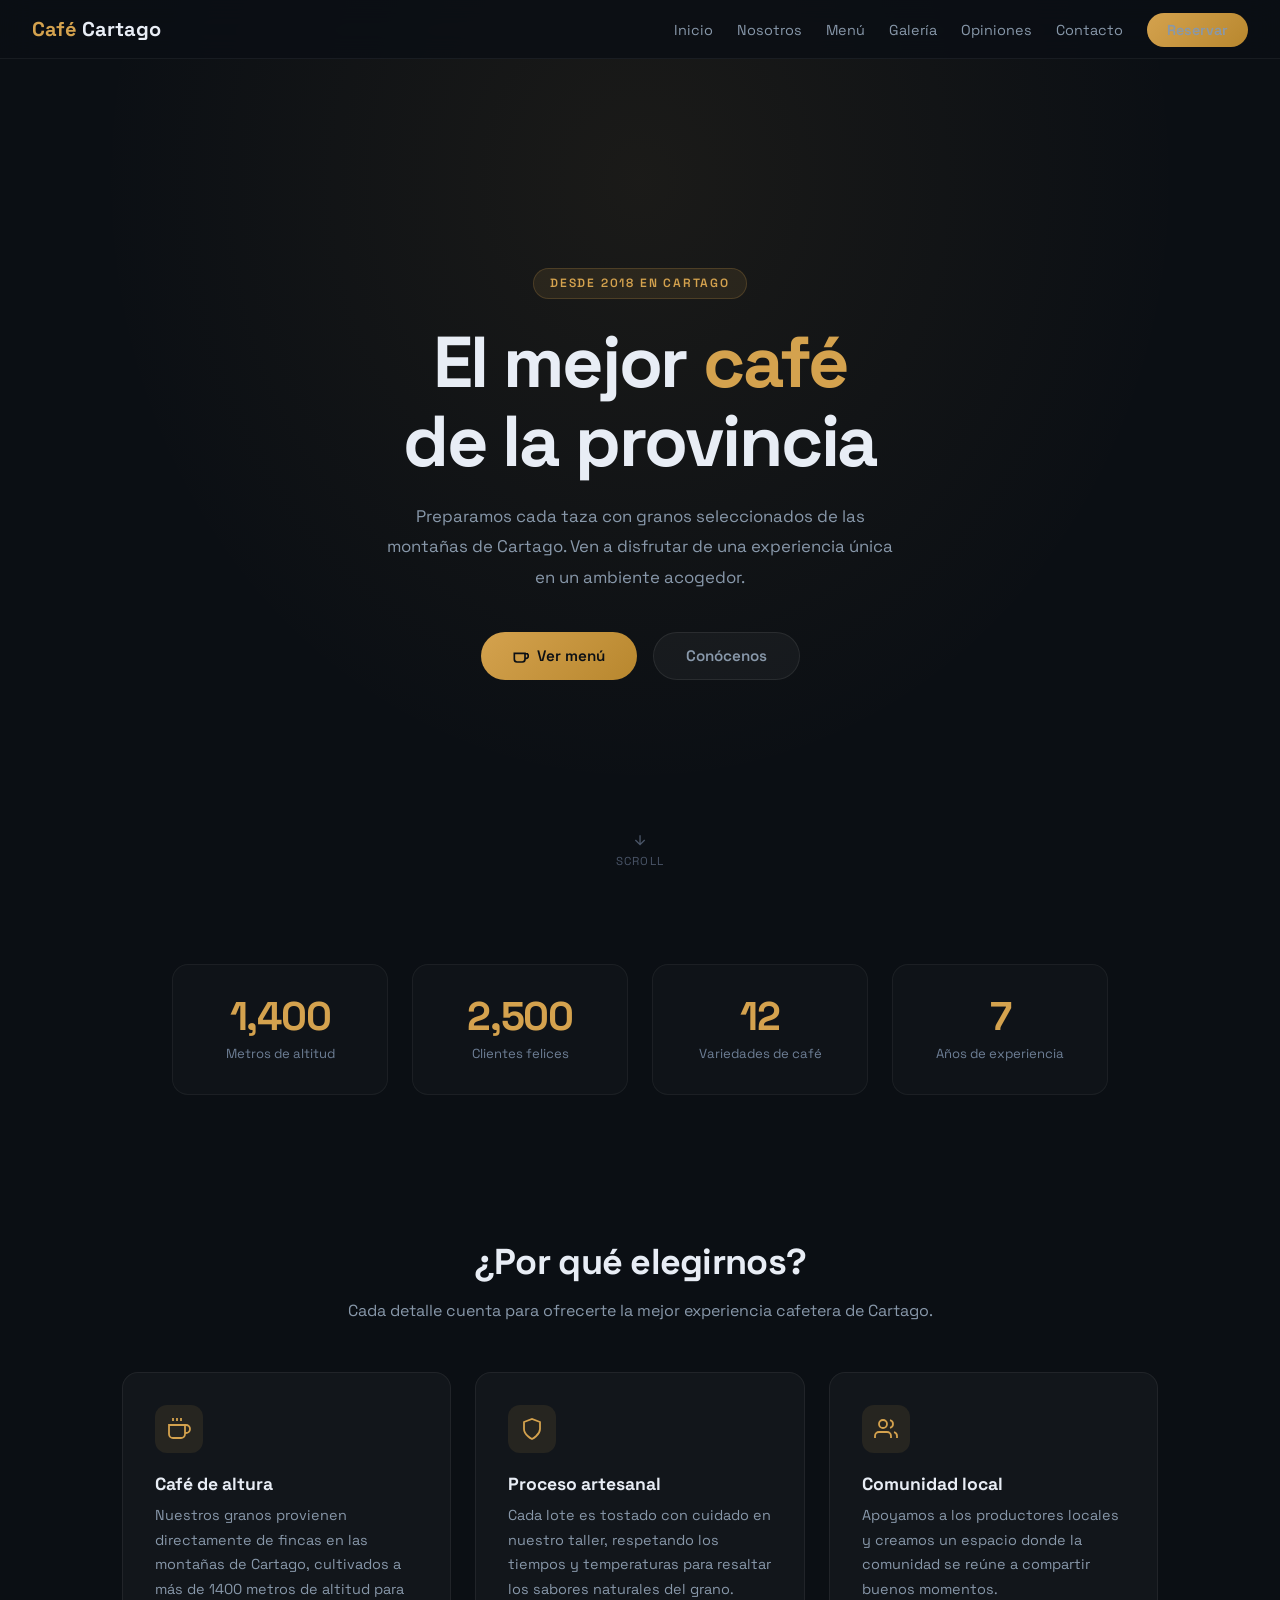
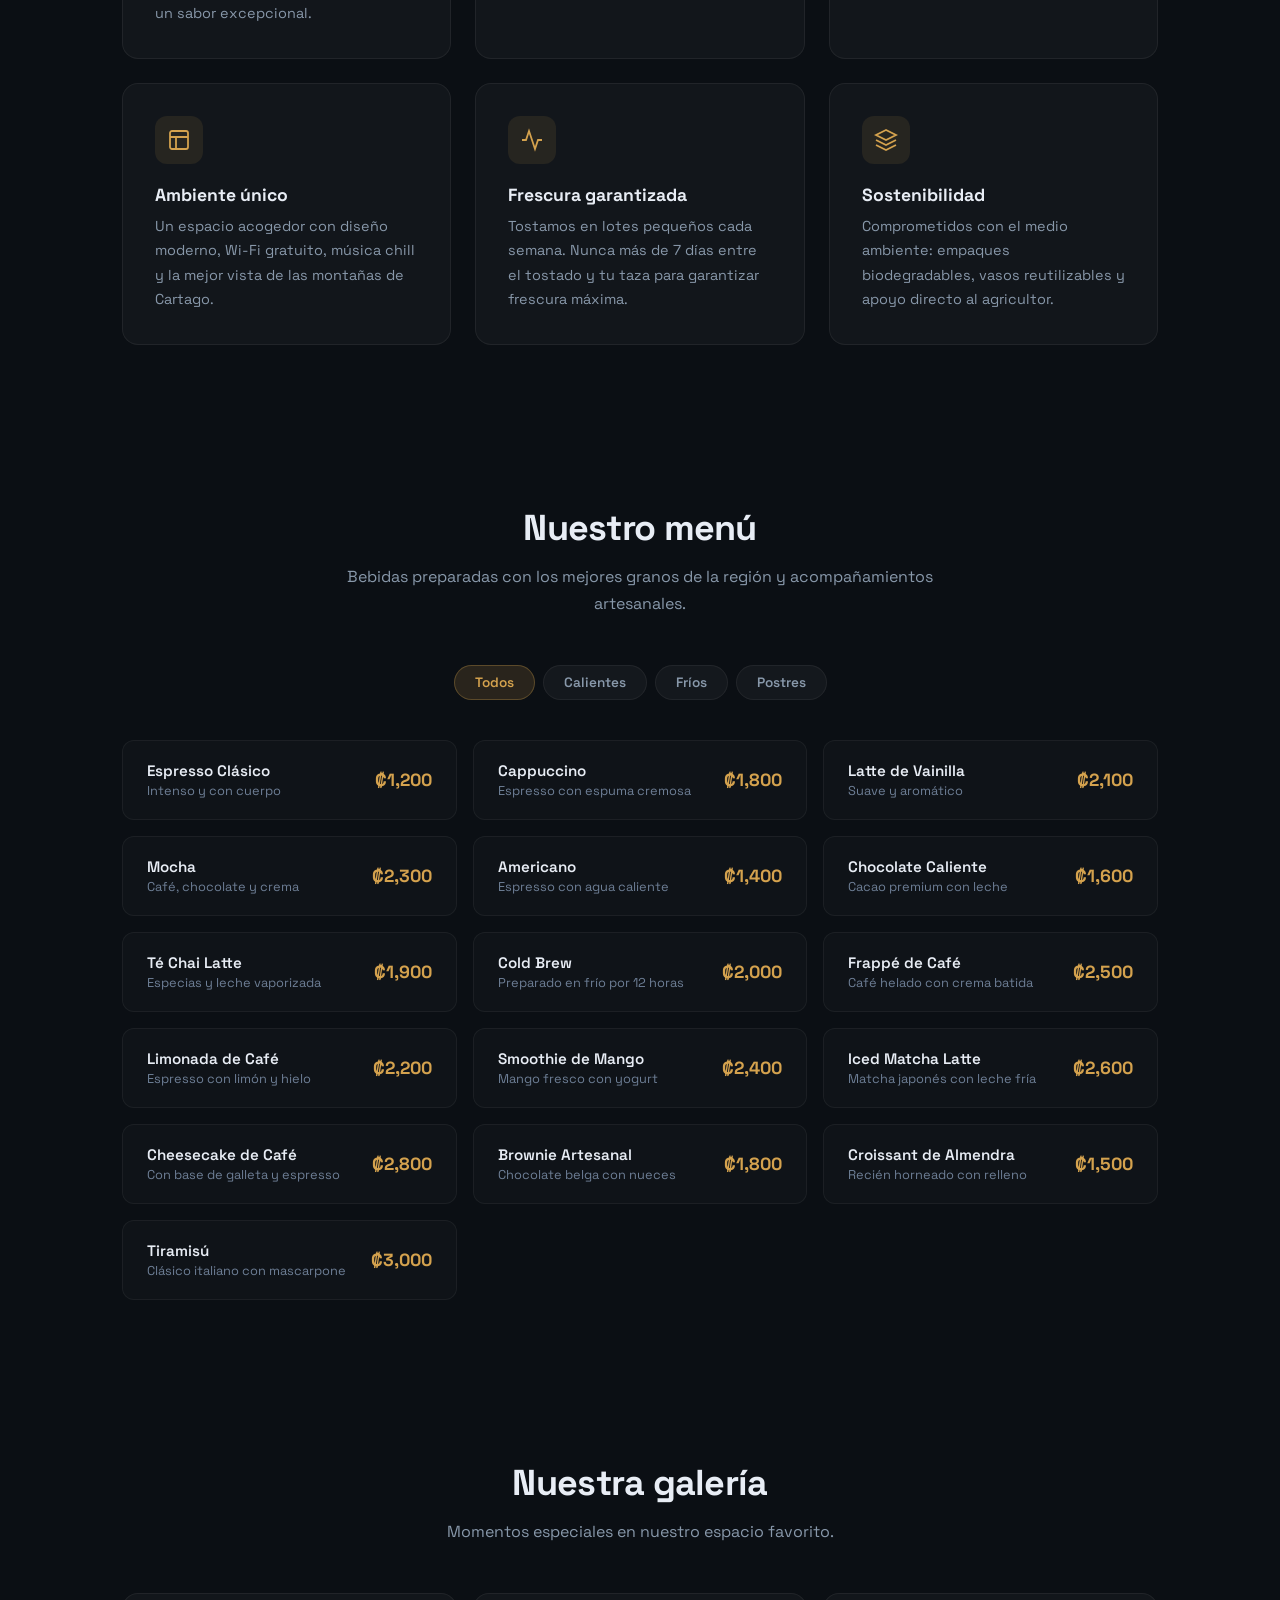
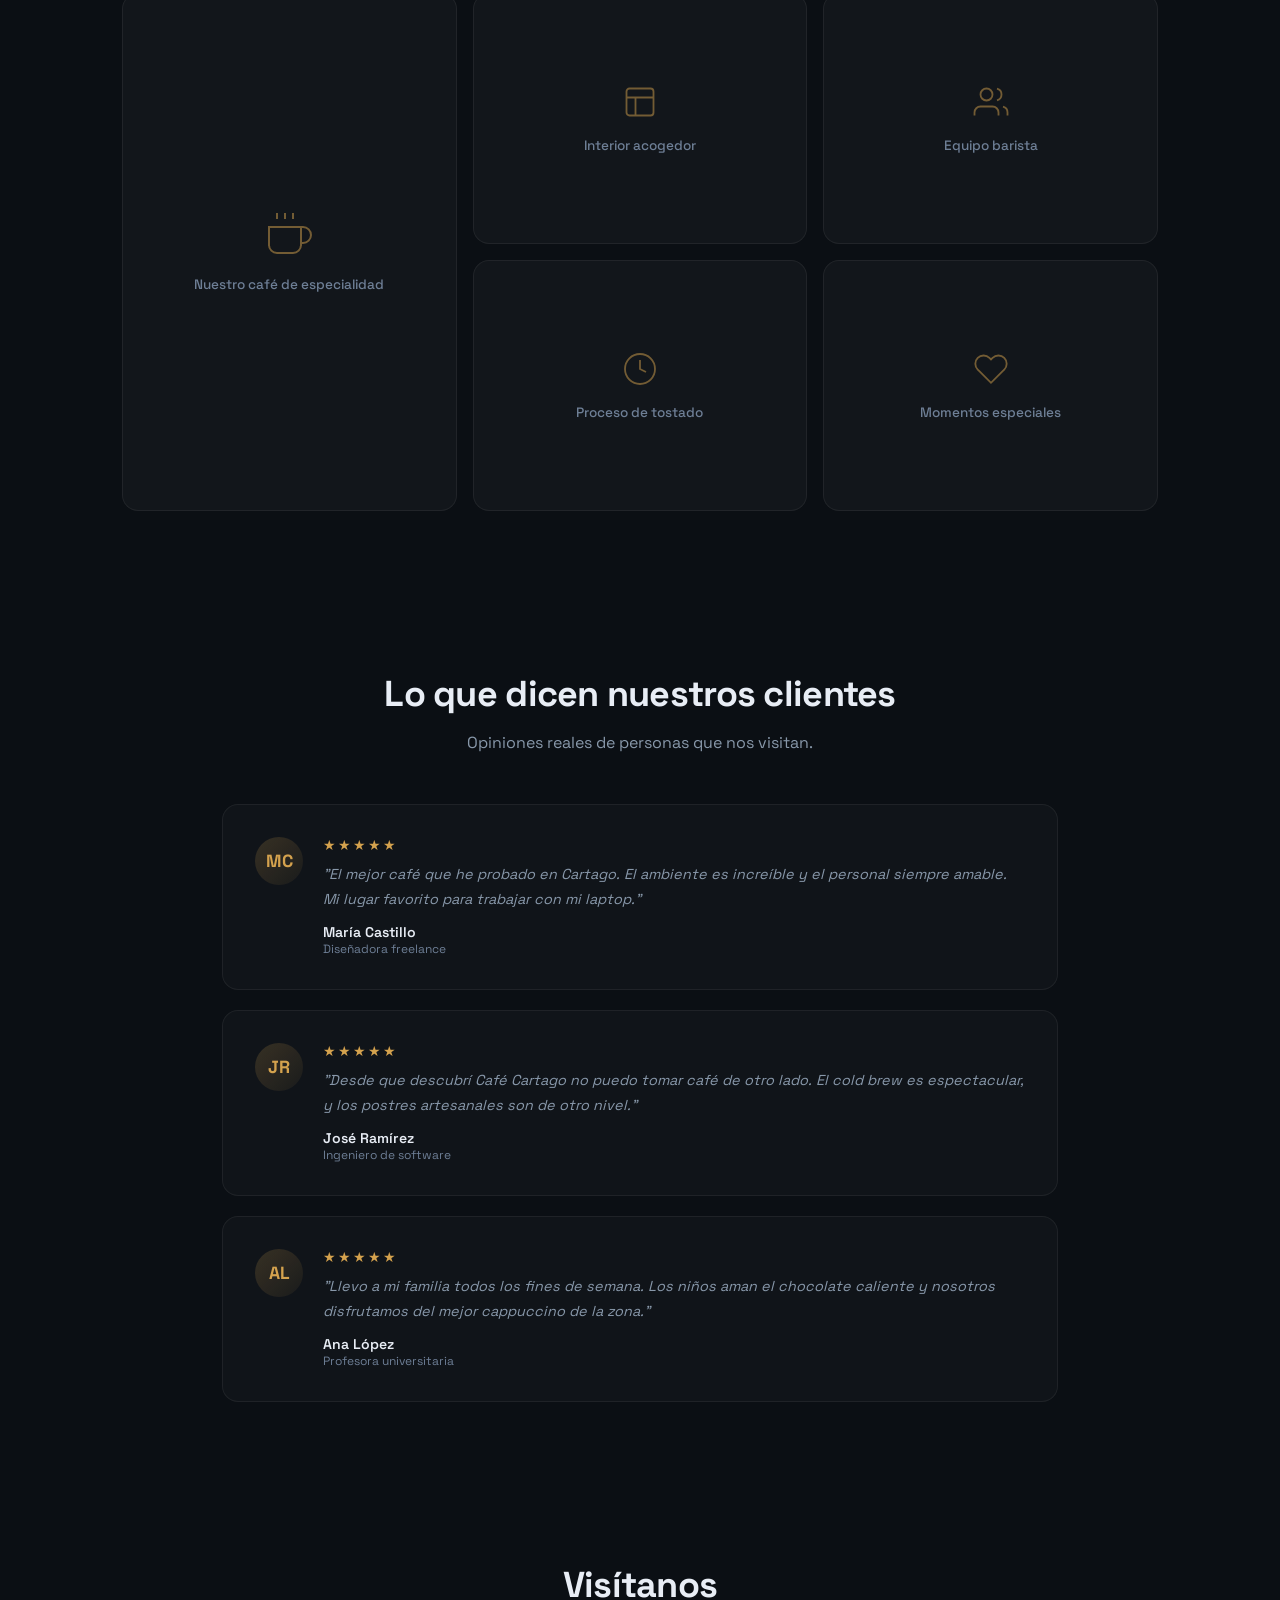
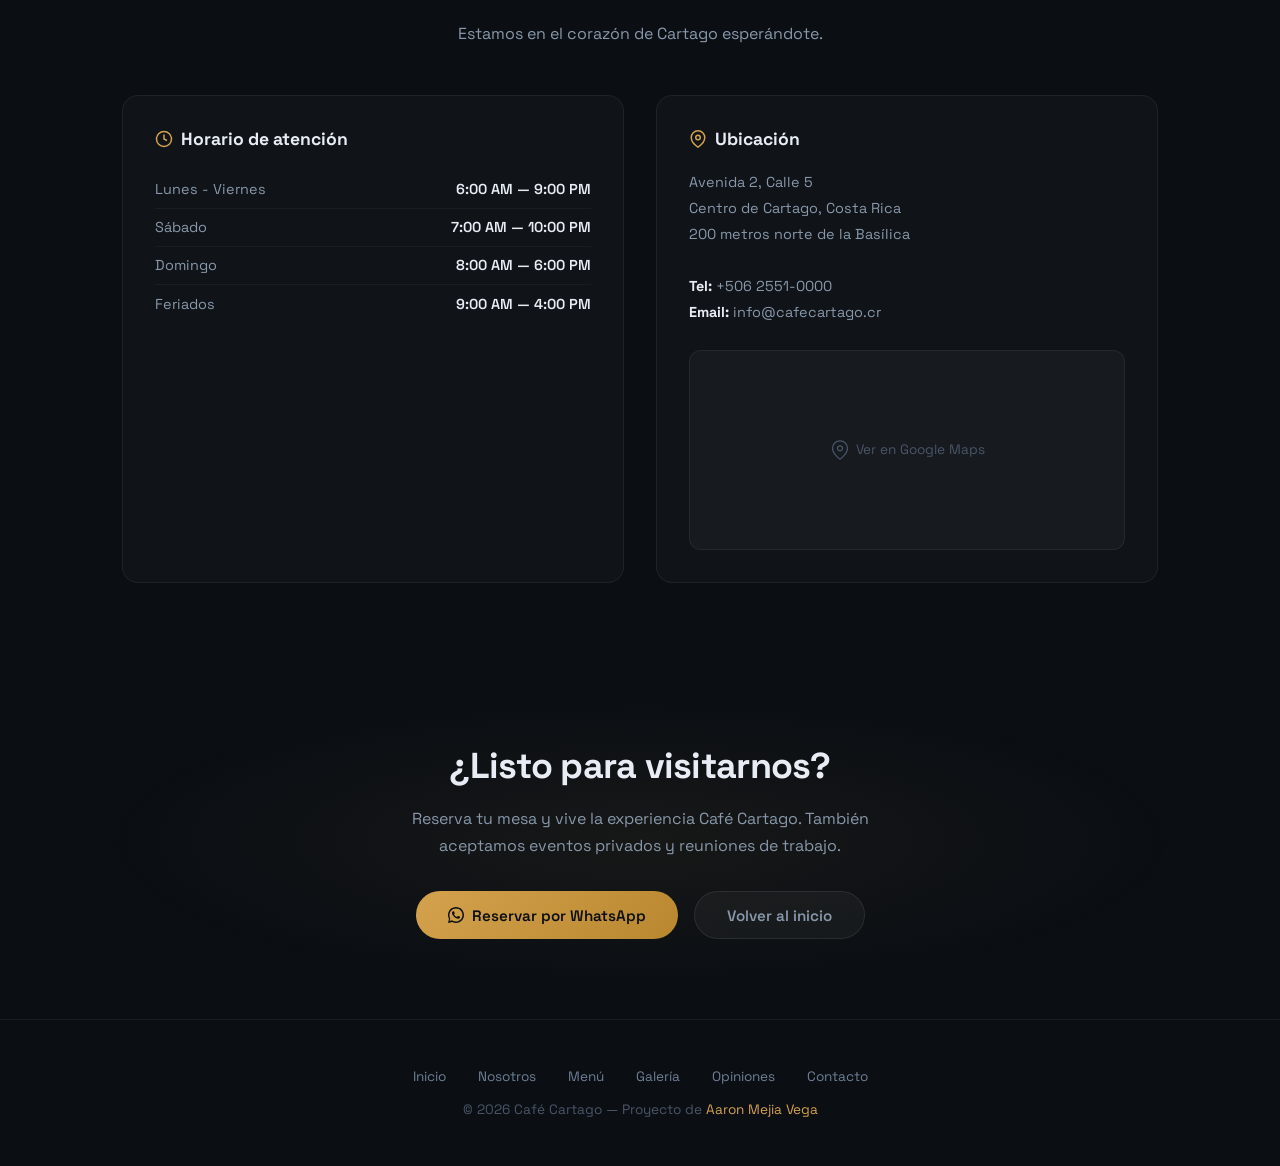
==== commit 89226eff: "Update Café Cartago" ====
--- a/proyecto1/index.html
+++ b/proyecto1/index.html
@@ -5,202 +5,322 @@
   <meta name="viewport" content="width=device-width, initial-scale=1.0" />
   <title>Café Cartago — Landing Page</title>
   <style>
-    @import url('https://fonts.googleapis.com/css2?family=Space+Grotesk:wght@400;500;600;700&display=swap');
-    * { margin: 0; padding: 0; box-sizing: border-box; }
-    body { font-family: 'Space Grotesk', sans-serif; background: #0b0f14; color: #e8edf5; }
-    a { color: inherit; text-decoration: none; }
-
-    .navbar {
-      position: fixed; top: 0; left: 0; right: 0; z-index: 100;
-      display: flex; align-items: center; justify-content: space-between;
-      padding: 1rem 2rem;
-      background: rgba(11,15,20,0.8); backdrop-filter: blur(16px);
-      border-bottom: 1px solid rgba(255,255,255,0.06);
-    }
-    .logo { font-weight: 700; font-size: 1.25rem; }
-    .logo span { color: #d4a24e; }
-    .nav-links { display: flex; gap: 1.5rem; list-style: none; }
-    .nav-links a { font-size: 0.9rem; color: #8898aa; transition: color 0.3s; }
-    .nav-links a:hover { color: #e8edf5; }
-
-    .hero {
-      min-height: 100vh; display: flex; flex-direction: column; align-items: center; justify-content: center;
-      text-align: center; padding: 6rem 2rem 4rem;
-      background: linear-gradient(180deg, rgba(212,162,78,0.08) 0%, transparent 60%);
-    }
-    .hero-tag {
-      display: inline-block; font-size: 0.75rem; font-weight: 600; letter-spacing: 0.15em;
-      text-transform: uppercase; color: #d4a24e; margin-bottom: 1.5rem;
-      background: rgba(212,162,78,0.1); padding: 0.4rem 1rem; border-radius: 50px;
-      border: 1px solid rgba(212,162,78,0.2);
-    }
-    .hero h1 { font-size: clamp(2.5rem, 6vw, 4.5rem); font-weight: 700; letter-spacing: -0.03em; line-height: 1.1; margin-bottom: 1.25rem; }
-    .hero h1 span { color: #d4a24e; }
-    .hero p { max-width: 520px; color: #8898aa; font-size: 1.05rem; line-height: 1.8; margin-bottom: 2.5rem; }
-    .btn {
-      display: inline-flex; align-items: center; gap: 8px;
-      padding: 0.85rem 2rem; border-radius: 50px; font-weight: 600; font-size: 0.95rem;
-      transition: all 0.3s; cursor: pointer; border: none; font-family: inherit;
-    }
-    .btn-primary { background: linear-gradient(135deg, #d4a24e, #b8872e); color: #0b0f14; }
-    .btn-primary:hover { transform: translateY(-2px); box-shadow: 0 8px 30px rgba(212,162,78,0.3); }
-    .btn-ghost { background: rgba(255,255,255,0.04); color: #8898aa; border: 1px solid rgba(255,255,255,0.08); }
-    .btn-ghost:hover { color: #e8edf5; border-color: rgba(255,255,255,0.15); }
-    .hero-buttons { display: flex; gap: 1rem; flex-wrap: wrap; justify-content: center; }
-
-    .features {
-      padding: 5rem 2rem; max-width: 1100px; margin: 0 auto;
-    }
-    .features h2 { text-align: center; font-size: 2rem; font-weight: 700; margin-bottom: 3rem; letter-spacing: -0.02em; }
-    .features-grid { display: grid; grid-template-columns: repeat(auto-fit, minmax(300px, 1fr)); gap: 1.5rem; }
-    .feature-card {
-      background: rgba(255,255,255,0.03); border: 1px solid rgba(255,255,255,0.06);
-      border-radius: 16px; padding: 2rem; transition: border-color 0.3s, transform 0.3s;
-    }
-    .feature-card:hover { border-color: rgba(212,162,78,0.3); transform: translateY(-4px); }
-    .feature-icon {
-      width: 48px; height: 48px; background: rgba(212,162,78,0.1); border-radius: 12px;
-      display: flex; align-items: center; justify-content: center; margin-bottom: 1.25rem; color: #d4a24e;
-    }
-    .feature-card h3 { font-size: 1.1rem; font-weight: 700; margin-bottom: 0.5rem; }
-    .feature-card p { font-size: 0.9rem; color: #8898aa; line-height: 1.7; }
-
-    .menu {
-      padding: 5rem 2rem; max-width: 1100px; margin: 0 auto;
-    }
-    .menu h2 { text-align: center; font-size: 2rem; font-weight: 700; margin-bottom: 0.5rem; letter-spacing: -0.02em; }
-    .menu > p { text-align: center; color: #8898aa; margin-bottom: 3rem; }
-    .menu-grid { display: grid; grid-template-columns: repeat(auto-fit, minmax(280px, 1fr)); gap: 1.25rem; }
-    .menu-item {
-      display: flex; justify-content: space-between; align-items: center;
-      background: rgba(255,255,255,0.02); border: 1px solid rgba(255,255,255,0.05);
-      border-radius: 12px; padding: 1.25rem 1.5rem; transition: border-color 0.3s;
-    }
-    .menu-item:hover { border-color: rgba(212,162,78,0.2); }
-    .menu-item-name { font-weight: 600; font-size: 0.95rem; }
-    .menu-item-desc { font-size: 0.8rem; color: #6e7f96; margin-top: 2px; }
-    .menu-item-price { font-weight: 700; color: #d4a24e; font-size: 1.1rem; white-space: nowrap; }
-
-    .footer {
-      text-align: center; padding: 3rem 2rem; border-top: 1px solid rgba(255,255,255,0.06);
-      margin-top: 4rem; color: #4a5568; font-size: 0.85rem;
-    }
-    .footer a { color: #d4a24e; }
-
-    @media (max-width: 600px) {
-      .nav-links { display: none; }
-      .features-grid, .menu-grid { grid-template-columns: 1fr; }
-    }
+    @import url('https://fonts.googleapis.com/css2?family=Space+Grotesk:wght@300;400;500;600;700&display=swap');
+    *{margin:0;padding:0;box-sizing:border-box;}
+    body{font-family:'Space Grotesk',sans-serif;background:#0b0f14;color:#e8edf5;overflow-x:hidden;}
+    a{color:inherit;text-decoration:none;}
+    .reveal{opacity:0;transform:translateY(30px);transition:opacity 0.7s,transform 0.7s;}
+    .reveal.visible{opacity:1;transform:translateY(0);}
+    .navbar{position:fixed;top:0;left:0;right:0;z-index:100;display:flex;align-items:center;justify-content:space-between;padding:1rem 2rem;background:rgba(11,15,20,0.85);backdrop-filter:blur(16px);border-bottom:1px solid rgba(255,255,255,0.06);transition:padding 0.3s,background 0.3s;}
+    .navbar.scrolled{padding:0.7rem 2rem;background:rgba(11,15,20,0.95);}
+    .logo{font-weight:700;font-size:1.25rem;}
+    .logo span{color:#d4a24e;}
+    .nav-links{display:flex;gap:1.5rem;list-style:none;align-items:center;}
+    .nav-links a{font-size:0.9rem;color:#8898aa;transition:color 0.3s;position:relative;}
+    .nav-links a:hover{color:#e8edf5;}
+    .nav-links a::after{content:'';position:absolute;bottom:-4px;left:0;width:0;height:2px;background:#d4a24e;transition:width 0.3s;}
+    .nav-links a:hover::after{width:100%;}
+    .nav-cta{background:linear-gradient(135deg,#d4a24e,#b8872e);color:#0b0f14;padding:0.5rem 1.25rem;border-radius:50px;font-weight:600;font-size:0.85rem;transition:all 0.3s;border:none;cursor:pointer;font-family:inherit;}
+    .nav-cta:hover{transform:translateY(-1px);box-shadow:0 4px 16px rgba(212,162,78,0.3);}
+    .btn-hamburger{display:none;background:none;border:none;color:#e8edf5;cursor:pointer;padding:4px;}
+    .mobile-overlay{display:none;position:fixed;inset:0;background:rgba(0,0,0,0.5);z-index:90;}
+    .mobile-overlay.open{display:block;}
+    .mobile-menu{display:none;position:fixed;top:0;right:0;bottom:0;width:280px;z-index:95;background:#10141c;padding:2rem 1.5rem;flex-direction:column;gap:1.5rem;transform:translateX(100%);transition:transform 0.3s;}
+    .mobile-menu.open{display:flex;transform:translateX(0);}
+    .mobile-menu-close{align-self:flex-end;background:none;border:none;color:#8898aa;cursor:pointer;padding:4px;}
+    .mobile-menu a{font-size:1.1rem;color:#8898aa;padding:0.75rem 0;border-bottom:1px solid rgba(255,255,255,0.06);transition:color 0.2s;}
+    .mobile-menu a:hover{color:#e8edf5;}
+    .hero{min-height:100vh;display:flex;flex-direction:column;align-items:center;justify-content:center;text-align:center;padding:7rem 2rem 4rem;position:relative;background:radial-gradient(ellipse at 50% 20%,rgba(212,162,78,0.08) 0%,transparent 60%);}
+    .hero-particles{position:absolute;inset:0;overflow:hidden;pointer-events:none;}
+    .hero-particle{position:absolute;width:3px;height:3px;background:#d4a24e;border-radius:50%;opacity:0;animation:floatUp 6s infinite;}
+    @keyframes floatUp{0%{opacity:0;transform:translateY(0) scale(0);}20%{opacity:0.6;}100%{opacity:0;transform:translateY(-400px) scale(1);}}
+    .hero-tag{display:inline-block;font-size:0.75rem;font-weight:600;letter-spacing:0.15em;text-transform:uppercase;color:#d4a24e;margin-bottom:1.5rem;background:rgba(212,162,78,0.1);padding:0.4rem 1rem;border-radius:50px;border:1px solid rgba(212,162,78,0.2);animation:fadeInDown 0.8s 0.2s both;}
+    .hero h1{font-size:clamp(2.5rem,6vw,4.5rem);font-weight:700;letter-spacing:-0.03em;line-height:1.1;margin-bottom:1.25rem;animation:fadeInDown 0.8s 0.4s both;}
+    .hero h1 em{color:#d4a24e;font-style:normal;}
+    .hero p{max-width:520px;color:#8898aa;font-size:1.05rem;line-height:1.8;margin-bottom:2.5rem;animation:fadeInDown 0.8s 0.6s both;}
+    .hero-buttons{display:flex;gap:1rem;flex-wrap:wrap;justify-content:center;animation:fadeInDown 0.8s 0.8s both;}
+    @keyframes fadeInDown{0%{opacity:0;transform:translateY(-20px);}100%{opacity:1;transform:translateY(0);}}
+    .btn{display:inline-flex;align-items:center;gap:8px;padding:0.85rem 2rem;border-radius:50px;font-weight:600;font-size:0.95rem;transition:all 0.3s;cursor:pointer;border:none;font-family:inherit;}
+    .btn-primary{background:linear-gradient(135deg,#d4a24e,#b8872e);color:#0b0f14;}
+    .btn-primary:hover{transform:translateY(-2px);box-shadow:0 8px 30px rgba(212,162,78,0.3);}
+    .btn-ghost{background:rgba(255,255,255,0.04);color:#8898aa;border:1px solid rgba(255,255,255,0.08);}
+    .btn-ghost:hover{color:#e8edf5;border-color:rgba(255,255,255,0.15);}
+    .hero-scroll{position:absolute;bottom:2rem;left:50%;transform:translateX(-50%);display:flex;flex-direction:column;align-items:center;gap:6px;color:#4a5568;font-size:0.72rem;letter-spacing:0.1em;text-transform:uppercase;animation:bounce 2s infinite;}
+    @keyframes bounce{0%,100%{transform:translateX(-50%) translateY(0);}50%{transform:translateX(-50%) translateY(8px);}}
+    .section-header{text-align:center;max-width:600px;margin:0 auto 3rem;}
+    .section-header h2{font-size:clamp(1.75rem,4vw,2.25rem);font-weight:700;margin-bottom:0.75rem;letter-spacing:-0.02em;}
+    .section-header p{color:#8898aa;font-size:1rem;line-height:1.7;}
+    .stats{padding:4rem 2rem;max-width:1000px;margin:0 auto;display:grid;grid-template-columns:repeat(4,1fr);gap:1.5rem;text-align:center;}
+    .stat{background:rgba(255,255,255,0.02);border:1px solid rgba(255,255,255,0.05);border-radius:16px;padding:2rem 1rem;transition:border-color 0.3s;}
+    .stat:hover{border-color:rgba(212,162,78,0.2);}
+    .stat-num{font-size:2.5rem;font-weight:800;color:#d4a24e;letter-spacing:-0.03em;line-height:1;}
+    .stat-label{font-size:0.82rem;color:#6e7f96;margin-top:0.5rem;}
+    .features{padding:5rem 2rem;max-width:1100px;margin:0 auto;}
+    .features-grid{display:grid;grid-template-columns:repeat(auto-fit,minmax(300px,1fr));gap:1.5rem;}
+    .feature-card{background:rgba(255,255,255,0.03);border:1px solid rgba(255,255,255,0.06);border-radius:16px;padding:2rem;transition:border-color 0.3s,transform 0.3s;}
+    .feature-card:hover{border-color:rgba(212,162,78,0.3);transform:translateY(-4px);}
+    .feature-icon{width:48px;height:48px;background:rgba(212,162,78,0.1);border-radius:12px;display:flex;align-items:center;justify-content:center;margin-bottom:1.25rem;color:#d4a24e;}
+    .feature-card h3{font-size:1.1rem;font-weight:700;margin-bottom:0.5rem;}
+    .feature-card p{font-size:0.9rem;color:#8898aa;line-height:1.7;}
+    .menu-section{padding:5rem 2rem;max-width:1100px;margin:0 auto;}
+    .menu-tabs{display:flex;justify-content:center;gap:0.5rem;margin-bottom:2.5rem;flex-wrap:wrap;}
+    .menu-tab{padding:0.5rem 1.25rem;border-radius:50px;font-size:0.85rem;font-weight:600;background:rgba(255,255,255,0.04);color:#8898aa;border:1px solid rgba(255,255,255,0.06);cursor:pointer;transition:all 0.3s;font-family:inherit;}
+    .menu-tab:hover{color:#e8edf5;border-color:rgba(255,255,255,0.12);}
+    .menu-tab.active{background:rgba(212,162,78,0.15);color:#d4a24e;border-color:rgba(212,162,78,0.3);}
+    .menu-grid{display:grid;grid-template-columns:repeat(auto-fit,minmax(320px,1fr));gap:1rem;}
+    .menu-item{display:flex;justify-content:space-between;align-items:center;background:rgba(255,255,255,0.02);border:1px solid rgba(255,255,255,0.05);border-radius:12px;padding:1.25rem 1.5rem;transition:border-color 0.3s,transform 0.3s;}
+    .menu-item:hover{border-color:rgba(212,162,78,0.2);transform:translateY(-2px);}
+    .menu-item-info{flex:1;}
+    .menu-item-name{font-weight:600;font-size:0.95rem;margin-bottom:2px;}
+    .menu-item-desc{font-size:0.8rem;color:#6e7f96;}
+    .menu-item-price{font-weight:700;color:#d4a24e;font-size:1.1rem;white-space:nowrap;margin-left:1rem;}
+    .gallery{padding:5rem 2rem;max-width:1100px;margin:0 auto;}
+    .gallery-grid{display:grid;grid-template-columns:repeat(3,1fr);gap:1rem;}
+    .gallery-card{background:rgba(255,255,255,0.03);border:1px solid rgba(255,255,255,0.06);border-radius:16px;overflow:hidden;transition:border-color 0.3s,transform 0.3s;aspect-ratio:4/3;display:flex;flex-direction:column;align-items:center;justify-content:center;position:relative;}
+    .gallery-card:hover{border-color:rgba(212,162,78,0.3);transform:translateY(-4px);}
+    .gallery-card:nth-child(1){grid-row:span 2;aspect-ratio:auto;}
+    .gallery-icon{color:#d4a24e;opacity:0.5;margin-bottom:0.75rem;}
+    .gallery-label{font-size:0.85rem;color:#6e7f96;font-weight:500;}
+    .gallery-overlay{position:absolute;inset:0;background:linear-gradient(180deg,transparent 50%,rgba(11,15,20,0.8) 100%);display:flex;align-items:flex-end;padding:1.25rem;opacity:0;transition:opacity 0.3s;}
+    .gallery-card:hover .gallery-overlay{opacity:1;}
+    .gallery-overlay span{font-size:0.85rem;font-weight:600;color:#e8edf5;}
+    .testimonials{padding:5rem 2rem;max-width:900px;margin:0 auto;}
+    .testimonials-grid{display:flex;flex-direction:column;gap:1.25rem;}
+    .testimonial{background:rgba(255,255,255,0.025);border:1px solid rgba(255,255,255,0.06);border-radius:16px;padding:2rem;display:flex;gap:1.25rem;transition:border-color 0.3s;}
+    .testimonial:hover{border-color:rgba(212,162,78,0.2);}
+    .testimonial-avatar{width:48px;height:48px;border-radius:50%;flex-shrink:0;background:linear-gradient(135deg,rgba(212,162,78,0.2),rgba(212,162,78,0.05));display:flex;align-items:center;justify-content:center;font-weight:700;color:#d4a24e;font-size:1.1rem;}
+    .testimonial-body{flex:1;}
+    .testimonial-stars{color:#d4a24e;font-size:0.85rem;letter-spacing:2px;margin-bottom:0.5rem;}
+    .testimonial-text{font-size:0.9rem;color:#8898aa;line-height:1.7;margin-bottom:0.75rem;font-style:italic;}
+    .testimonial-name{font-weight:600;font-size:0.88rem;}
+    .testimonial-role{font-size:0.75rem;color:#6e7f96;}
+    .info{padding:5rem 2rem;max-width:1100px;margin:0 auto;}
+    .info-grid{display:grid;grid-template-columns:1fr 1fr;gap:2rem;}
+    .info-card{background:rgba(255,255,255,0.025);border:1px solid rgba(255,255,255,0.06);border-radius:16px;padding:2rem;}
+    .info-card h3{font-size:1.1rem;font-weight:700;margin-bottom:1.25rem;display:flex;align-items:center;gap:8px;}
+    .info-card h3 svg{color:#d4a24e;}
+    .info-row{display:flex;justify-content:space-between;padding:0.6rem 0;border-bottom:1px solid rgba(255,255,255,0.04);font-size:0.9rem;}
+    .info-row:last-child{border-bottom:none;}
+    .info-row span:first-child{color:#8898aa;}
+    .info-row span:last-child{font-weight:600;}
+    .info-address{font-size:0.9rem;color:#8898aa;line-height:1.8;margin-bottom:1.5rem;}
+    .info-map{width:100%;height:200px;border-radius:12px;background:rgba(255,255,255,0.03);border:1px solid rgba(255,255,255,0.06);display:flex;align-items:center;justify-content:center;color:#4a5568;font-size:0.85rem;}
+    .cta{padding:5rem 2rem;text-align:center;background:radial-gradient(ellipse at center,rgba(212,162,78,0.06) 0%,transparent 60%);}
+    .cta h2{font-size:clamp(1.75rem,4vw,2.25rem);font-weight:700;margin-bottom:1rem;letter-spacing:-0.02em;}
+    .cta p{color:#8898aa;max-width:480px;margin:0 auto 2rem;font-size:1rem;line-height:1.7;}
+    .footer{text-align:center;padding:3rem 2rem;border-top:1px solid rgba(255,255,255,0.06);color:#4a5568;font-size:0.85rem;}
+    .footer a{color:#d4a24e;}
+    .footer-links{display:flex;justify-content:center;gap:2rem;margin-bottom:1rem;flex-wrap:wrap;}
+    .footer-links a{color:#6e7f96;font-size:0.85rem;transition:color 0.3s;}
+    .footer-links a:hover{color:#e8edf5;}
+    .back-top{position:fixed;bottom:2rem;right:2rem;width:44px;height:44px;border-radius:50%;background:linear-gradient(135deg,#d4a24e,#b8872e);color:#0b0f14;border:none;cursor:pointer;display:flex;align-items:center;justify-content:center;opacity:0;transform:translateY(20px);transition:opacity 0.3s,transform 0.3s;z-index:50;box-shadow:0 4px 16px rgba(212,162,78,0.3);}
+    .back-top.show{opacity:1;transform:translateY(0);}
+    .back-top:hover{transform:translateY(-2px);}
+    @media(max-width:900px){.stats{grid-template-columns:repeat(2,1fr);}.gallery-grid{grid-template-columns:repeat(2,1fr);}.gallery-card:nth-child(1){grid-row:auto;}.info-grid{grid-template-columns:1fr;}}
+    @media(max-width:768px){.nav-links{display:none;}.btn-hamburger{display:flex;}.navbar{padding:0.8rem 1.25rem;}}
+    @media(max-width:600px){.stats{grid-template-columns:1fr 1fr;}.features-grid,.menu-grid{grid-template-columns:1fr;}.gallery-grid{grid-template-columns:1fr;}.testimonial{flex-direction:column;gap:1rem;}.hero{padding:6rem 1.25rem 3rem;}}
+    @media(max-width:400px){.stats{grid-template-columns:1fr;}}
   </style>
 </head>
 <body>
-
-  <nav class="navbar">
+  <nav class="navbar" id="navbar">
     <div class="logo"><span>Café</span> Cartago</div>
     <ul class="nav-links">
       <li><a href="#inicio">Inicio</a></li>
       <li><a href="#nosotros">Nosotros</a></li>
       <li><a href="#menu">Menú</a></li>
+      <li><a href="#galeria">Galería</a></li>
+      <li><a href="#opiniones">Opiniones</a></li>
+      <li><a href="#contacto">Contacto</a></li>
+      <li><a href="#reservar" class="nav-cta">Reservar</a></li>
     </ul>
+    <button class="btn-hamburger" id="btnHamburger" aria-label="Abrir menú">
+      <svg width="24" height="24" viewBox="0 0 24 24" fill="none" stroke="currentColor" stroke-width="2"><line x1="3" y1="6" x2="21" y2="6"/><line x1="3" y1="12" x2="21" y2="12"/><line x1="3" y1="18" x2="21" y2="18"/></svg>
+    </button>
   </nav>
-
+  <div class="mobile-overlay" id="mobileOverlay"></div>
+  <div class="mobile-menu" id="mobileMenu">
+    <button class="mobile-menu-close" id="mobileClose" aria-label="Cerrar menú">
+      <svg width="24" height="24" viewBox="0 0 24 24" fill="none" stroke="currentColor" stroke-width="2"><line x1="18" y1="6" x2="6" y2="18"/><line x1="6" y1="6" x2="18" y2="18"/></svg>
+    </button>
+    <a href="#inicio" class="mobile-link">Inicio</a>
+    <a href="#nosotros" class="mobile-link">Nosotros</a>
+    <a href="#menu" class="mobile-link">Menú</a>
+    <a href="#galeria" class="mobile-link">Galería</a>
+    <a href="#opiniones" class="mobile-link">Opiniones</a>
+    <a href="#contacto" class="mobile-link">Contacto</a>
+    <a href="#reservar" class="mobile-link">Reservar mesa</a>
+  </div>
   <section class="hero" id="inicio">
+    <div class="hero-particles" id="particles"></div>
     <span class="hero-tag">Desde 2018 en Cartago</span>
-    <h1>El mejor <span>café</span><br>de la provincia</h1>
+    <h1>El mejor <em>café</em><br>de la provincia</h1>
     <p>Preparamos cada taza con granos seleccionados de las montañas de Cartago. Ven a disfrutar de una experiencia única en un ambiente acogedor.</p>
     <div class="hero-buttons">
-      <a href="#menu" class="btn btn-primary">Ver menú</a>
+      <a href="#menu" class="btn btn-primary">
+        <svg width="16" height="16" viewBox="0 0 24 24" fill="none" stroke="currentColor" stroke-width="2.5"><path d="M18 8h1a4 4 0 010 8h-1M2 8h16v9a4 4 0 01-4 4H6a4 4 0 01-4-4V8z"/></svg>
+        Ver menú
+      </a>
       <a href="#nosotros" class="btn btn-ghost">Conócenos</a>
     </div>
-  </section>
-
-  <section class="features" id="nosotros">
-    <h2>¿Por qué elegirnos?</h2>
+    <div class="hero-scroll">
+      <svg width="16" height="16" viewBox="0 0 24 24" fill="none" stroke="currentColor" stroke-width="2"><path d="M12 5v14M5 12l7 7 7-7"/></svg>
+      scroll
+    </div>
+  </section>
+  <section class="stats reveal">
+    <div class="stat"><div class="stat-num" data-count="1400">0</div><div class="stat-label">Metros de altitud</div></div>
+    <div class="stat"><div class="stat-num" data-count="2500">0</div><div class="stat-label">Clientes felices</div></div>
+    <div class="stat"><div class="stat-num" data-count="12">0</div><div class="stat-label">Variedades de café</div></div>
+    <div class="stat"><div class="stat-num" data-count="7">0</div><div class="stat-label">Años de experiencia</div></div>
+  </section>
+  <section class="features reveal" id="nosotros">
+    <div class="section-header"><h2>¿Por qué elegirnos?</h2><p>Cada detalle cuenta para ofrecerte la mejor experiencia cafetera de Cartago.</p></div>
     <div class="features-grid">
-      <div class="feature-card">
-        <div class="feature-icon">
-          <svg width="24" height="24" viewBox="0 0 24 24" fill="none" stroke="currentColor" stroke-width="1.8"><path d="M18 8h1a4 4 0 0 1 0 8h-1M2 8h16v9a4 4 0 0 1-4 4H6a4 4 0 0 1-4-4V8zM6 1v3M10 1v3M14 1v3"/></svg>
-        </div>
-        <h3>Café de altura</h3>
-        <p>Nuestros granos provienen directamente de fincas en las montañas de Cartago, cultivados a más de 1400 metros de altitud.</p>
+      <div class="feature-card"><div class="feature-icon"><svg width="24" height="24" viewBox="0 0 24 24" fill="none" stroke="currentColor" stroke-width="1.8"><path d="M18 8h1a4 4 0 010 8h-1M2 8h16v9a4 4 0 01-4 4H6a4 4 0 01-4-4V8zM6 1v3M10 1v3M14 1v3"/></svg></div><h3>Café de altura</h3><p>Nuestros granos provienen directamente de fincas en las montañas de Cartago, cultivados a más de 1400 metros de altitud para un sabor excepcional.</p></div>
+      <div class="feature-card"><div class="feature-icon"><svg width="24" height="24" viewBox="0 0 24 24" fill="none" stroke="currentColor" stroke-width="1.8"><path d="M12 22s8-4 8-10V5l-8-3-8 3v7c0 6 8 10 8 10z"/></svg></div><h3>Proceso artesanal</h3><p>Cada lote es tostado con cuidado en nuestro taller, respetando los tiempos y temperaturas para resaltar los sabores naturales del grano.</p></div>
+      <div class="feature-card"><div class="feature-icon"><svg width="24" height="24" viewBox="0 0 24 24" fill="none" stroke="currentColor" stroke-width="1.8"><path d="M17 21v-2a4 4 0 00-4-4H5a4 4 0 00-4 4v2"/><circle cx="9" cy="7" r="4"/><path d="M23 21v-2a4 4 0 00-3-3.87M16 3.13a4 4 0 010 7.75"/></svg></div><h3>Comunidad local</h3><p>Apoyamos a los productores locales y creamos un espacio donde la comunidad se reúne a compartir buenos momentos.</p></div>
+      <div class="feature-card"><div class="feature-icon"><svg width="24" height="24" viewBox="0 0 24 24" fill="none" stroke="currentColor" stroke-width="1.8"><rect x="3" y="3" width="18" height="18" rx="2"/><path d="M3 9h18M9 21V9"/></svg></div><h3>Ambiente único</h3><p>Un espacio acogedor con diseño moderno, Wi-Fi gratuito, música chill y la mejor vista de las montañas de Cartago.</p></div>
+      <div class="feature-card"><div class="feature-icon"><svg width="24" height="24" viewBox="0 0 24 24" fill="none" stroke="currentColor" stroke-width="1.8"><path d="M22 12h-4l-3 9L9 3l-3 9H2"/></svg></div><h3>Frescura garantizada</h3><p>Tostamos en lotes pequeños cada semana. Nunca más de 7 días entre el tostado y tu taza para garantizar frescura máxima.</p></div>
+      <div class="feature-card"><div class="feature-icon"><svg width="24" height="24" viewBox="0 0 24 24" fill="none" stroke="currentColor" stroke-width="1.8"><path d="M12 2L2 7l10 5 10-5-10-5zM2 17l10 5 10-5M2 12l10 5 10-5"/></svg></div><h3>Sostenibilidad</h3><p>Comprometidos con el medio ambiente: empaques biodegradables, vasos reutilizables y apoyo directo al agricultor.</p></div>
+    </div>
+  </section>
+  <section class="menu-section reveal" id="menu">
+    <div class="section-header"><h2>Nuestro menú</h2><p>Bebidas preparadas con los mejores granos de la región y acompañamientos artesanales.</p></div>
+    <div class="menu-tabs" id="menuTabs">
+      <button class="menu-tab active" data-cat="all">Todos</button>
+      <button class="menu-tab" data-cat="calientes">Calientes</button>
+      <button class="menu-tab" data-cat="frios">Fríos</button>
+      <button class="menu-tab" data-cat="postres">Postres</button>
+    </div>
+    <div class="menu-grid" id="menuGrid"></div>
+  </section>
+  <section class="gallery reveal" id="galeria">
+    <div class="section-header"><h2>Nuestra galería</h2><p>Momentos especiales en nuestro espacio favorito.</p></div>
+    <div class="gallery-grid">
+      <div class="gallery-card"><div class="gallery-icon"><svg width="48" height="48" viewBox="0 0 24 24" fill="none" stroke="currentColor" stroke-width="1"><path d="M18 8h1a4 4 0 010 8h-1M2 8h16v9a4 4 0 01-4 4H6a4 4 0 01-4-4V8zM6 1v3M10 1v3M14 1v3"/></svg></div><span class="gallery-label">Nuestro café de especialidad</span><div class="gallery-overlay"><span>Granos seleccionados</span></div></div>
+      <div class="gallery-card"><div class="gallery-icon"><svg width="36" height="36" viewBox="0 0 24 24" fill="none" stroke="currentColor" stroke-width="1.2"><rect x="3" y="3" width="18" height="18" rx="2"/><path d="M3 9h18M9 21V9"/></svg></div><span class="gallery-label">Interior acogedor</span><div class="gallery-overlay"><span>Ambiente cálido</span></div></div>
+      <div class="gallery-card"><div class="gallery-icon"><svg width="36" height="36" viewBox="0 0 24 24" fill="none" stroke="currentColor" stroke-width="1.2"><path d="M17 21v-2a4 4 0 00-4-4H5a4 4 0 00-4 4v2"/><circle cx="9" cy="7" r="4"/><path d="M23 21v-2a4 4 0 00-3-3.87M16 3.13a4 4 0 010 7.75"/></svg></div><span class="gallery-label">Equipo barista</span><div class="gallery-overlay"><span>Nuestro equipo</span></div></div>
+      <div class="gallery-card"><div class="gallery-icon"><svg width="36" height="36" viewBox="0 0 24 24" fill="none" stroke="currentColor" stroke-width="1.2"><circle cx="12" cy="12" r="10"/><path d="M12 6v6l4 2"/></svg></div><span class="gallery-label">Proceso de tostado</span><div class="gallery-overlay"><span>Tueste artesanal</span></div></div>
+      <div class="gallery-card"><div class="gallery-icon"><svg width="36" height="36" viewBox="0 0 24 24" fill="none" stroke="currentColor" stroke-width="1.2"><path d="M20.84 4.61a5.5 5.5 0 00-7.78 0L12 5.67l-1.06-1.06a5.5 5.5 0 00-7.78 7.78l1.06 1.06L12 21.23l7.78-7.78 1.06-1.06a5.5 5.5 0 000-7.78z"/></svg></div><span class="gallery-label">Momentos especiales</span><div class="gallery-overlay"><span>Eventos y reuniones</span></div></div>
+    </div>
+  </section>
+  <section class="testimonials reveal" id="opiniones">
+    <div class="section-header"><h2>Lo que dicen nuestros clientes</h2><p>Opiniones reales de personas que nos visitan.</p></div>
+    <div class="testimonials-grid">
+      <div class="testimonial"><div class="testimonial-avatar">MC</div><div class="testimonial-body"><div class="testimonial-stars">★★★★★</div><p class="testimonial-text">"El mejor café que he probado en Cartago. El ambiente es increíble y el personal siempre amable. Mi lugar favorito para trabajar con mi laptop."</p><div class="testimonial-name">María Castillo</div><div class="testimonial-role">Diseñadora freelance</div></div></div>
+      <div class="testimonial"><div class="testimonial-avatar">JR</div><div class="testimonial-body"><div class="testimonial-stars">★★★★★</div><p class="testimonial-text">"Desde que descubrí Café Cartago no puedo tomar café de otro lado. El cold brew es espectacular, y los postres artesanales son de otro nivel."</p><div class="testimonial-name">José Ramírez</div><div class="testimonial-role">Ingeniero de software</div></div></div>
+      <div class="testimonial"><div class="testimonial-avatar">AL</div><div class="testimonial-body"><div class="testimonial-stars">★★★★★</div><p class="testimonial-text">"Llevo a mi familia todos los fines de semana. Los niños aman el chocolate caliente y nosotros disfrutamos del mejor cappuccino de la zona."</p><div class="testimonial-name">Ana López</div><div class="testimonial-role">Profesora universitaria</div></div></div>
+    </div>
+  </section>
+  <section class="info reveal" id="contacto">
+    <div class="section-header"><h2>Visítanos</h2><p>Estamos en el corazón de Cartago esperándote.</p></div>
+    <div class="info-grid">
+      <div class="info-card">
+        <h3><svg width="18" height="18" viewBox="0 0 24 24" fill="none" stroke="currentColor" stroke-width="2"><circle cx="12" cy="12" r="10"/><path d="M12 6v6l4 2"/></svg> Horario de atención</h3>
+        <div class="info-row"><span>Lunes - Viernes</span><span>6:00 AM — 9:00 PM</span></div>
+        <div class="info-row"><span>Sábado</span><span>7:00 AM — 10:00 PM</span></div>
+        <div class="info-row"><span>Domingo</span><span>8:00 AM — 6:00 PM</span></div>
+        <div class="info-row"><span>Feriados</span><span>9:00 AM — 4:00 PM</span></div>
       </div>
-      <div class="feature-card">
-        <div class="feature-icon">
-          <svg width="24" height="24" viewBox="0 0 24 24" fill="none" stroke="currentColor" stroke-width="1.8"><path d="M12 22s8-4 8-10V5l-8-3-8 3v7c0 6 8 10 8 10z"/></svg>
-        </div>
-        <h3>Proceso artesanal</h3>
-        <p>Cada lote es tostado con cuidado en nuestro taller, respetando los tiempos y temperaturas para resaltar los sabores naturales.</p>
+      <div class="info-card">
+        <h3><svg width="18" height="18" viewBox="0 0 24 24" fill="none" stroke="currentColor" stroke-width="2"><path d="M21 10c0 7-9 13-9 13s-9-6-9-13a9 9 0 0118 0z"/><circle cx="12" cy="10" r="3"/></svg> Ubicación</h3>
+        <p class="info-address">Avenida 2, Calle 5<br>Centro de Cartago, Costa Rica<br>200 metros norte de la Basílica<br><br><strong style="color:#e8edf5;">Tel:</strong> +506 2551-0000<br><strong style="color:#e8edf5;">Email:</strong> info@cafecartago.cr</p>
+        <div class="info-map"><svg width="20" height="20" viewBox="0 0 24 24" fill="none" stroke="currentColor" stroke-width="1.5" style="margin-right:6px"><path d="M21 10c0 7-9 13-9 13s-9-6-9-13a9 9 0 0118 0z"/><circle cx="12" cy="10" r="3"/></svg> Ver en Google Maps</div>
       </div>
-      <div class="feature-card">
-        <div class="feature-icon">
-          <svg width="24" height="24" viewBox="0 0 24 24" fill="none" stroke="currentColor" stroke-width="1.8"><path d="M17 21v-2a4 4 0 0 0-4-4H5a4 4 0 0 0-4 4v2"/><circle cx="9" cy="7" r="4"/><path d="M23 21v-2a4 4 0 0 0-3-3.87"/><path d="M16 3.13a4 4 0 0 1 0 7.75"/></svg>
-        </div>
-        <h3>Comunidad local</h3>
-        <p>Apoyamos a los productores locales y creamos un espacio donde la comunidad se reúne a compartir buenos momentos.</p>
-      </div>
-    </div>
-  </section>
-
-  <section class="menu" id="menu">
-    <h2>Nuestro menú</h2>
-    <p>Bebidas preparadas con los mejores granos de la región.</p>
-    <div class="menu-grid">
-      <div class="menu-item">
-        <div>
-          <div class="menu-item-name">Espresso Clásico</div>
-          <div class="menu-item-desc">Intenso y con cuerpo</div>
-        </div>
-        <span class="menu-item-price">₡1,200</span>
-      </div>
-      <div class="menu-item">
-        <div>
-          <div class="menu-item-name">Cappuccino</div>
-          <div class="menu-item-desc">Espresso con espuma cremosa</div>
-        </div>
-        <span class="menu-item-price">₡1,800</span>
-      </div>
-      <div class="menu-item">
-        <div>
-          <div class="menu-item-name">Latte de Vainilla</div>
-          <div class="menu-item-desc">Suave y aromático</div>
-        </div>
-        <span class="menu-item-price">₡2,100</span>
-      </div>
-      <div class="menu-item">
-        <div>
-          <div class="menu-item-name">Cold Brew</div>
-          <div class="menu-item-desc">Preparado en frío por 12 horas</div>
-        </div>
-        <span class="menu-item-price">₡2,000</span>
-      </div>
-      <div class="menu-item">
-        <div>
-          <div class="menu-item-name">Mocha</div>
-          <div class="menu-item-desc">Café, chocolate y crema</div>
-        </div>
-        <span class="menu-item-price">₡2,300</span>
-      </div>
-      <div class="menu-item">
-        <div>
-          <div class="menu-item-name">Té Chai Latte</div>
-          <div class="menu-item-desc">Especias y leche vaporizada</div>
-        </div>
-        <span class="menu-item-price">₡1,900</span>
-      </div>
-    </div>
-  </section>
-
+    </div>
+  </section>
+  <section class="cta reveal" id="reservar">
+    <h2>¿Listo para visitarnos?</h2>
+    <p>Reserva tu mesa y vive la experiencia Café Cartago. También aceptamos eventos privados y reuniones de trabajo.</p>
+    <div style="display:flex;gap:1rem;justify-content:center;flex-wrap:wrap;">
+      <a href="https://wa.me/50625510000" target="_blank" class="btn btn-primary">
+        <svg width="16" height="16" viewBox="0 0 24 24" fill="currentColor"><path d="M17.472 14.382c-.297-.149-1.758-.867-2.03-.967-.273-.099-.471-.148-.67.15-.197.297-.767.966-.94 1.164-.173.199-.347.223-.644.075-.297-.15-1.255-.463-2.39-1.475-.883-.788-1.48-1.761-1.653-2.059-.173-.297-.018-.458.13-.606.134-.133.298-.347.446-.52.149-.174.198-.298.298-.497.099-.198.05-.371-.025-.52-.075-.149-.669-1.612-.916-2.207-.242-.579-.487-.5-.669-.51-.173-.008-.371-.01-.57-.01-.198 0-.52.074-.792.372-.272.297-1.04 1.016-1.04 2.479 0 1.462 1.065 2.875 1.213 3.074.149.198 2.096 3.2 5.077 4.487.709.306 1.262.489 1.694.625.712.227 1.36.195 1.871.118.571-.085 1.758-.719 2.006-1.413.248-.694.248-1.289.173-1.413-.074-.124-.272-.198-.57-.347z"/><path d="M12 0C5.373 0 0 5.373 0 12c0 2.11.547 4.093 1.504 5.82L0 24l6.335-1.652A11.94 11.94 0 0012 24c6.627 0 12-5.373 12-12S18.627 0 12 0zm0 21.75c-1.943 0-3.81-.523-5.445-1.512l-.39-.232-3.758.98.999-3.648-.254-.404A9.72 9.72 0 012.25 12c0-5.385 4.365-9.75 9.75-9.75s9.75 4.365 9.75 9.75-4.365 9.75-9.75 9.75z"/></svg>
+        Reservar por WhatsApp
+      </a>
+      <a href="#inicio" class="btn btn-ghost">Volver al inicio</a>
+    </div>
+  </section>
   <footer class="footer">
-    <p>© 2026 Café Cartago — Proyecto de <a href="../">Aaron Mejia Vega</a></p>
+    <div class="footer-links"><a href="#inicio">Inicio</a><a href="#nosotros">Nosotros</a><a href="#menu">Menú</a><a href="#galeria">Galería</a><a href="#opiniones">Opiniones</a><a href="#contacto">Contacto</a></div>
+    <p>&copy; 2026 Café Cartago &mdash; Proyecto de <a href="../">Aaron Mejia Vega</a></p>
   </footer>
-
+  <button class="back-top" id="backTop" aria-label="Volver arriba">
+    <svg width="18" height="18" viewBox="0 0 24 24" fill="none" stroke="currentColor" stroke-width="2.5"><path d="M12 19V5M5 12l7-7 7 7"/></svg>
+  </button>
   <script>
-    document.querySelectorAll('a[href^="#"]').forEach(function(a) {
-      a.addEventListener('click', function(e) {
-        var target = document.querySelector(a.getAttribute('href'));
-        if (target) { e.preventDefault(); target.scrollIntoView({ behavior: 'smooth' }); }
+    (function(){
+      'use strict';
+      var menuItems=[
+        {name:'Espresso Clásico',desc:'Intenso y con cuerpo',price:'₡1,200',cat:'calientes'},
+        {name:'Cappuccino',desc:'Espresso con espuma cremosa',price:'₡1,800',cat:'calientes'},
+        {name:'Latte de Vainilla',desc:'Suave y aromático',price:'₡2,100',cat:'calientes'},
+        {name:'Mocha',desc:'Café, chocolate y crema',price:'₡2,300',cat:'calientes'},
+        {name:'Americano',desc:'Espresso con agua caliente',price:'₡1,400',cat:'calientes'},
+        {name:'Chocolate Caliente',desc:'Cacao premium con leche',price:'₡1,600',cat:'calientes'},
+        {name:'Té Chai Latte',desc:'Especias y leche vaporizada',price:'₡1,900',cat:'calientes'},
+        {name:'Cold Brew',desc:'Preparado en frío por 12 horas',price:'₡2,000',cat:'frios'},
+        {name:'Frappé de Café',desc:'Café helado con crema batida',price:'₡2,500',cat:'frios'},
+        {name:'Limonada de Café',desc:'Espresso con limón y hielo',price:'₡2,200',cat:'frios'},
+        {name:'Smoothie de Mango',desc:'Mango fresco con yogurt',price:'₡2,400',cat:'frios'},
+        {name:'Iced Matcha Latte',desc:'Matcha japonés con leche fría',price:'₡2,600',cat:'frios'},
+        {name:'Cheesecake de Café',desc:'Con base de galleta y espresso',price:'₡2,800',cat:'postres'},
+        {name:'Brownie Artesanal',desc:'Chocolate belga con nueces',price:'₡1,800',cat:'postres'},
+        {name:'Croissant de Almendra',desc:'Recién horneado con relleno',price:'₡1,500',cat:'postres'},
+        {name:'Tiramisú',desc:'Clásico italiano con mascarpone',price:'₡3,000',cat:'postres'}
+      ];
+      var currentCat='all';
+      function renderMenu(){
+        var grid=document.getElementById('menuGrid');
+        var filtered=currentCat==='all'?menuItems:menuItems.filter(function(m){return m.cat===currentCat;});
+        grid.innerHTML=filtered.map(function(m){
+          return '<div class="menu-item"><div class="menu-item-info"><div class="menu-item-name">'+m.name+'</div><div class="menu-item-desc">'+m.desc+'</div></div><span class="menu-item-price">'+m.price+'</span></div>';
+        }).join('');
+      }
+      document.getElementById('menuTabs').addEventListener('click',function(e){
+        var tab=e.target.closest('.menu-tab');
+        if(!tab) return;
+        currentCat=tab.getAttribute('data-cat');
+        document.querySelectorAll('.menu-tab').forEach(function(t){t.classList.remove('active');});
+        tab.classList.add('active');
+        renderMenu();
       });
-    });
+      renderMenu();
+      document.querySelectorAll('a[href^="#"]').forEach(function(a){
+        a.addEventListener('click',function(e){
+          var target=document.querySelector(a.getAttribute('href'));
+          if(target){e.preventDefault();target.scrollIntoView({behavior:'smooth'});closeMobile();}
+        });
+      });
+      var observer=new IntersectionObserver(function(entries){
+        entries.forEach(function(entry){
+          if(entry.isIntersecting){entry.target.classList.add('visible');if(entry.target.classList.contains('stats'))animateCounters();}
+        });
+      },{threshold:0.15});
+      document.querySelectorAll('.reveal').forEach(function(el){observer.observe(el);});
+      var countersAnimated=false;
+      function animateCounters(){
+        if(countersAnimated)return;countersAnimated=true;
+        document.querySelectorAll('.stat-num[data-count]').forEach(function(el){
+          var target=parseInt(el.getAttribute('data-count'),10);var duration=1500;var startTime=null;
+          function step(timestamp){if(!startTime)startTime=timestamp;var progress=Math.min((timestamp-startTime)/duration,1);var eased=1-Math.pow(1-progress,3);el.textContent=Math.floor(eased*target).toLocaleString();if(progress<1)requestAnimationFrame(step);else el.textContent=target.toLocaleString();}
+          requestAnimationFrame(step);
+        });
+      }
+      var navbar=document.getElementById('navbar');var backTop=document.getElementById('backTop');
+      window.addEventListener('scroll',function(){navbar.classList.toggle('scrolled',window.scrollY>60);backTop.classList.toggle('show',window.scrollY>400);});
+      backTop.addEventListener('click',function(){window.scrollTo({top:0,behavior:'smooth'});});
+      var particles=document.getElementById('particles');
+      for(var i=0;i<20;i++){var p=document.createElement('div');p.className='hero-particle';p.style.left=Math.random()*100+'%';p.style.top=60+Math.random()*40+'%';p.style.animationDelay=Math.random()*6+'s';p.style.animationDuration=4+Math.random()*4+'s';p.style.width=p.style.height=2+Math.random()*3+'px';particles.appendChild(p);}
+      var mobileMenu=document.getElementById('mobileMenu');var mobileOverlay=document.getElementById('mobileOverlay');
+      function openMobile(){mobileMenu.classList.add('open');mobileOverlay.classList.add('open');}
+      function closeMobile(){mobileMenu.classList.remove('open');mobileOverlay.classList.remove('open');}
+      document.getElementById('btnHamburger').addEventListener('click',openMobile);
+      document.getElementById('mobileClose').addEventListener('click',closeMobile);
+      mobileOverlay.addEventListener('click',closeMobile);
+      document.querySelectorAll('.mobile-link').forEach(function(a){a.addEventListener('click',closeMobile);});
+      document.addEventListener('keydown',function(e){if(e.key==='Escape')closeMobile();});
+    })();
   </script>
 </body>
 </html>
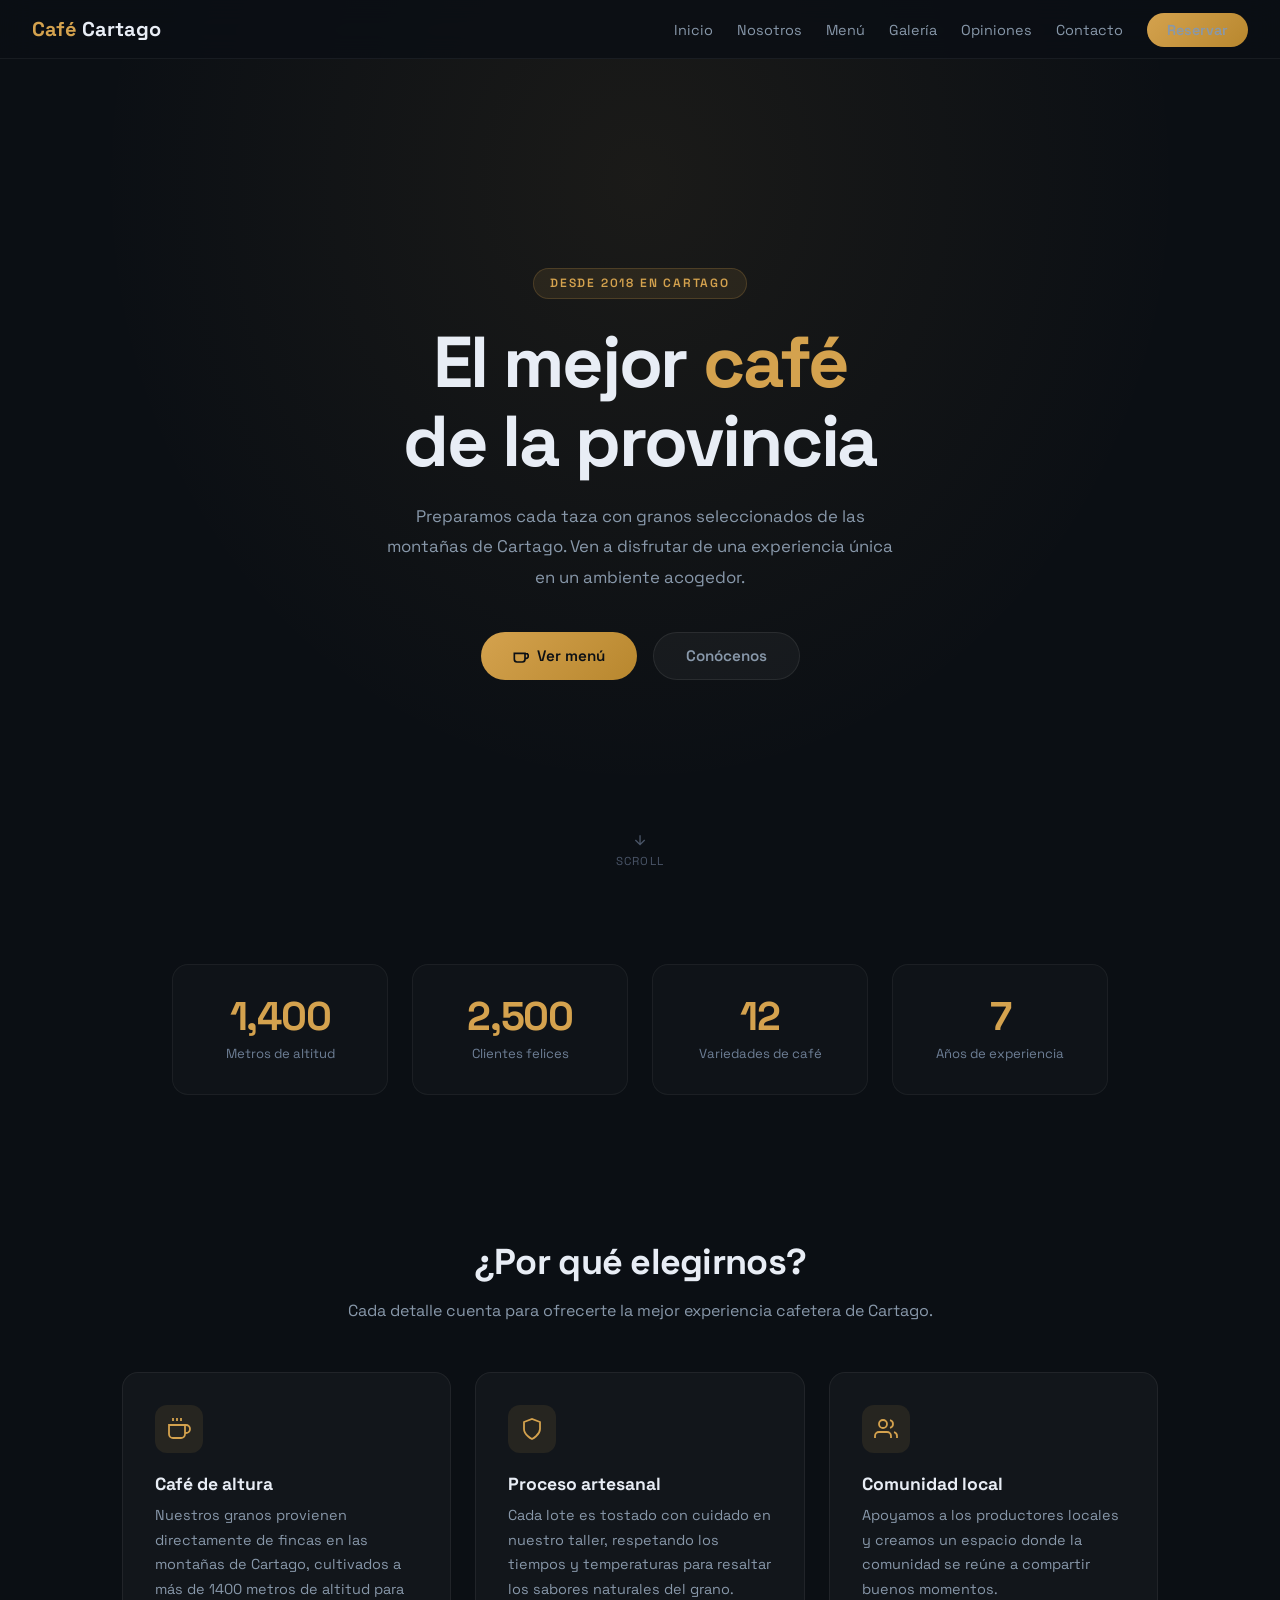
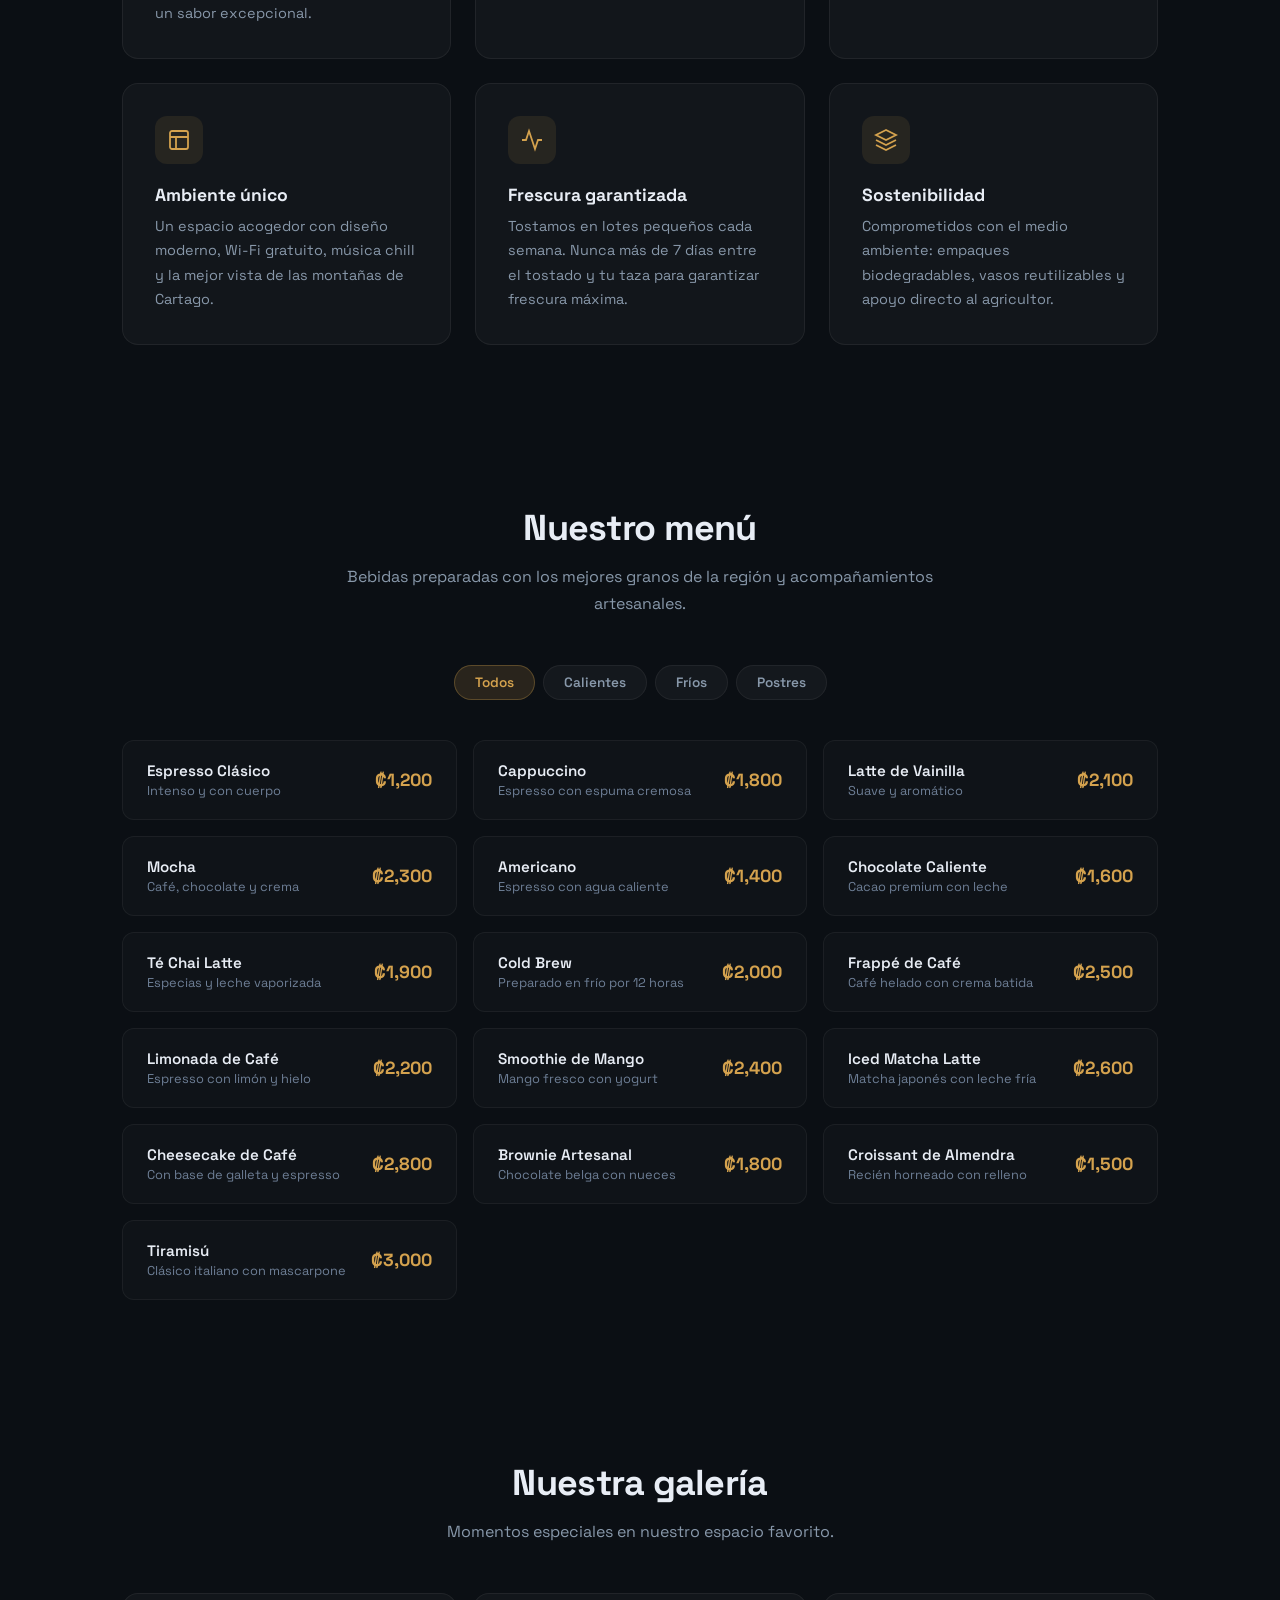
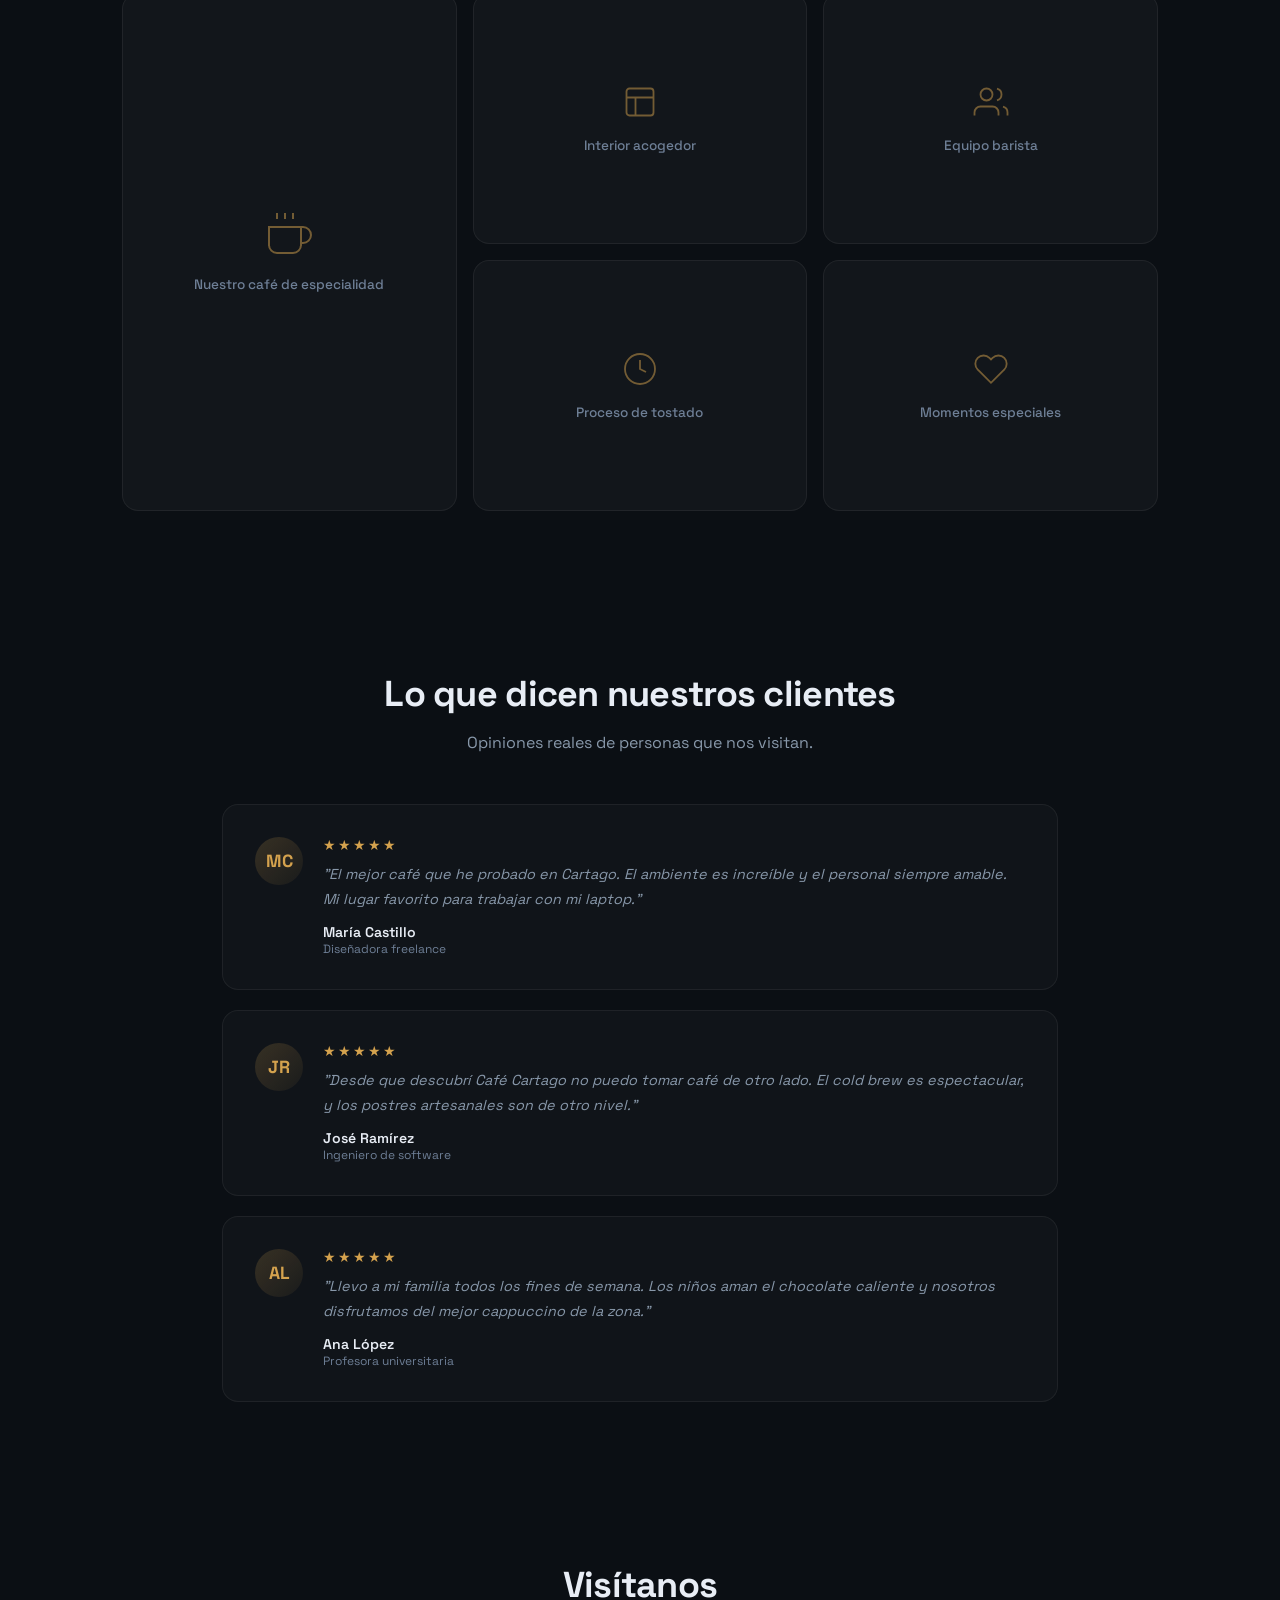
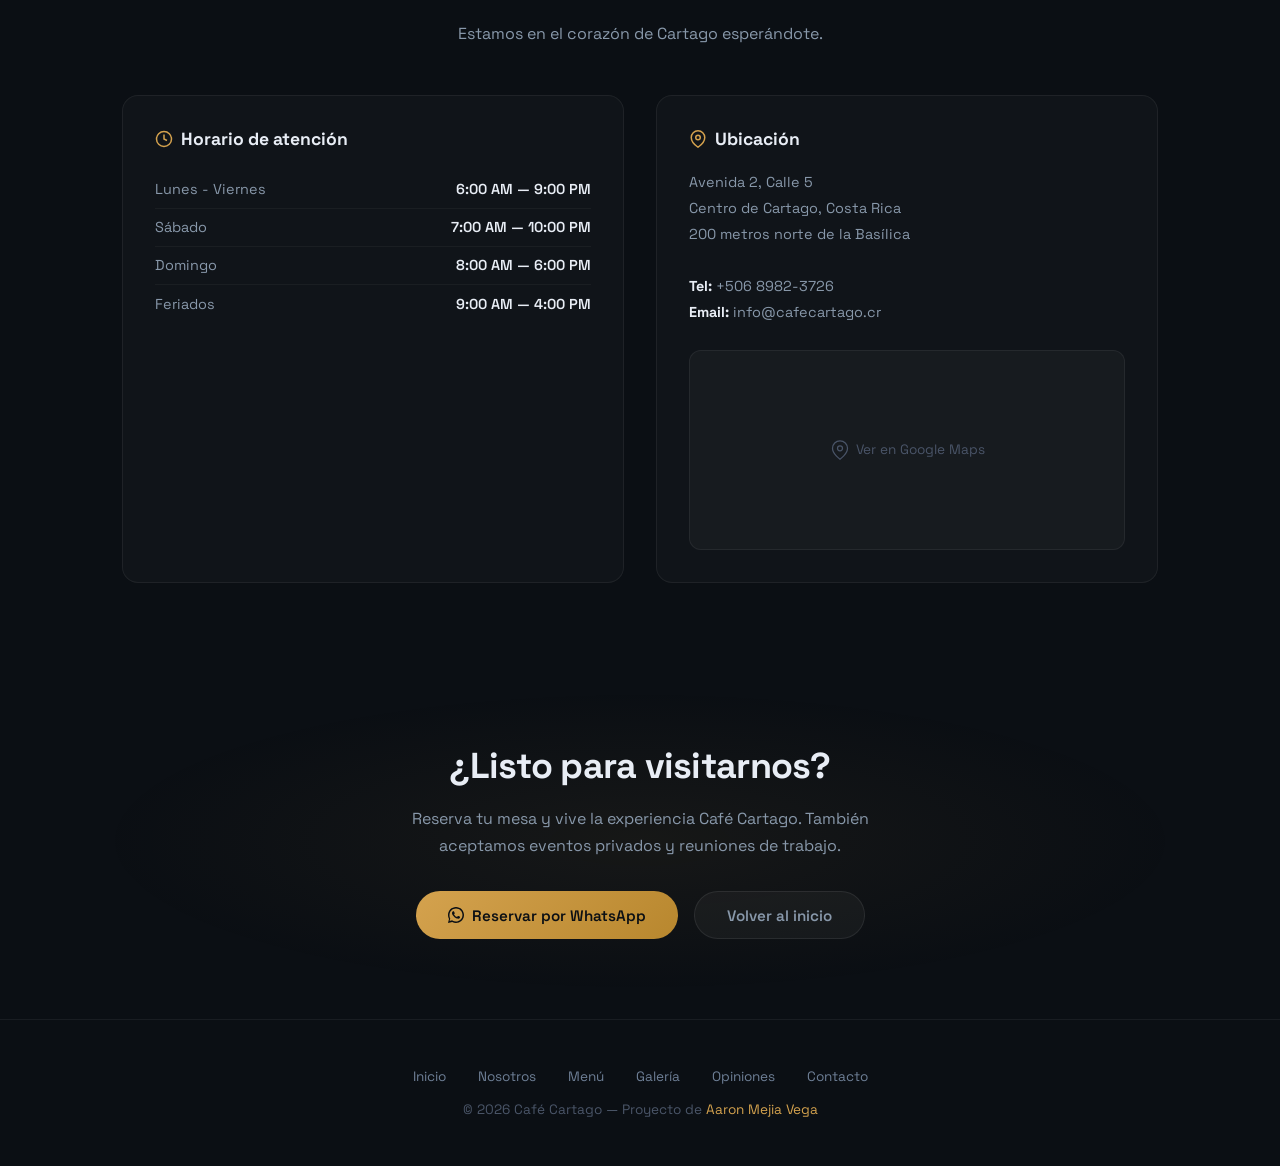
==== commit 9142d661: "Update contact information" ====
--- a/proyecto1/index.html
+++ b/proyecto1/index.html
@@ -225,7 +225,7 @@
       </div>
       <div class="info-card">
         <h3><svg width="18" height="18" viewBox="0 0 24 24" fill="none" stroke="currentColor" stroke-width="2"><path d="M21 10c0 7-9 13-9 13s-9-6-9-13a9 9 0 0118 0z"/><circle cx="12" cy="10" r="3"/></svg> Ubicación</h3>
-        <p class="info-address">Avenida 2, Calle 5<br>Centro de Cartago, Costa Rica<br>200 metros norte de la Basílica<br><br><strong style="color:#e8edf5;">Tel:</strong> +506 2551-0000<br><strong style="color:#e8edf5;">Email:</strong> info@cafecartago.cr</p>
+        <p class="info-address">Avenida 2, Calle 5<br>Centro de Cartago, Costa Rica<br>200 metros norte de la Basílica<br><br><strong style="color:#e8edf5;">Tel:</strong> +506 8982-3726<br><strong style="color:#e8edf5;">Email:</strong> info@cafecartago.cr</p>
         <div class="info-map"><svg width="20" height="20" viewBox="0 0 24 24" fill="none" stroke="currentColor" stroke-width="1.5" style="margin-right:6px"><path d="M21 10c0 7-9 13-9 13s-9-6-9-13a9 9 0 0118 0z"/><circle cx="12" cy="10" r="3"/></svg> Ver en Google Maps</div>
       </div>
     </div>
@@ -234,7 +234,7 @@
     <h2>¿Listo para visitarnos?</h2>
     <p>Reserva tu mesa y vive la experiencia Café Cartago. También aceptamos eventos privados y reuniones de trabajo.</p>
     <div style="display:flex;gap:1rem;justify-content:center;flex-wrap:wrap;">
-      <a href="https://wa.me/50625510000" target="_blank" class="btn btn-primary">
+      <a href="https://wa.me/50689823726" target="_blank" class="btn btn-primary">
         <svg width="16" height="16" viewBox="0 0 24 24" fill="currentColor"><path d="M17.472 14.382c-.297-.149-1.758-.867-2.03-.967-.273-.099-.471-.148-.67.15-.197.297-.767.966-.94 1.164-.173.199-.347.223-.644.075-.297-.15-1.255-.463-2.39-1.475-.883-.788-1.48-1.761-1.653-2.059-.173-.297-.018-.458.13-.606.134-.133.298-.347.446-.52.149-.174.198-.298.298-.497.099-.198.05-.371-.025-.52-.075-.149-.669-1.612-.916-2.207-.242-.579-.487-.5-.669-.51-.173-.008-.371-.01-.57-.01-.198 0-.52.074-.792.372-.272.297-1.04 1.016-1.04 2.479 0 1.462 1.065 2.875 1.213 3.074.149.198 2.096 3.2 5.077 4.487.709.306 1.262.489 1.694.625.712.227 1.36.195 1.871.118.571-.085 1.758-.719 2.006-1.413.248-.694.248-1.289.173-1.413-.074-.124-.272-.198-.57-.347z"/><path d="M12 0C5.373 0 0 5.373 0 12c0 2.11.547 4.093 1.504 5.82L0 24l6.335-1.652A11.94 11.94 0 0012 24c6.627 0 12-5.373 12-12S18.627 0 12 0zm0 21.75c-1.943 0-3.81-.523-5.445-1.512l-.39-.232-3.758.98.999-3.648-.254-.404A9.72 9.72 0 012.25 12c0-5.385 4.365-9.75 9.75-9.75s9.75 4.365 9.75 9.75-4.365 9.75-9.75 9.75z"/></svg>
         Reservar por WhatsApp
       </a>
